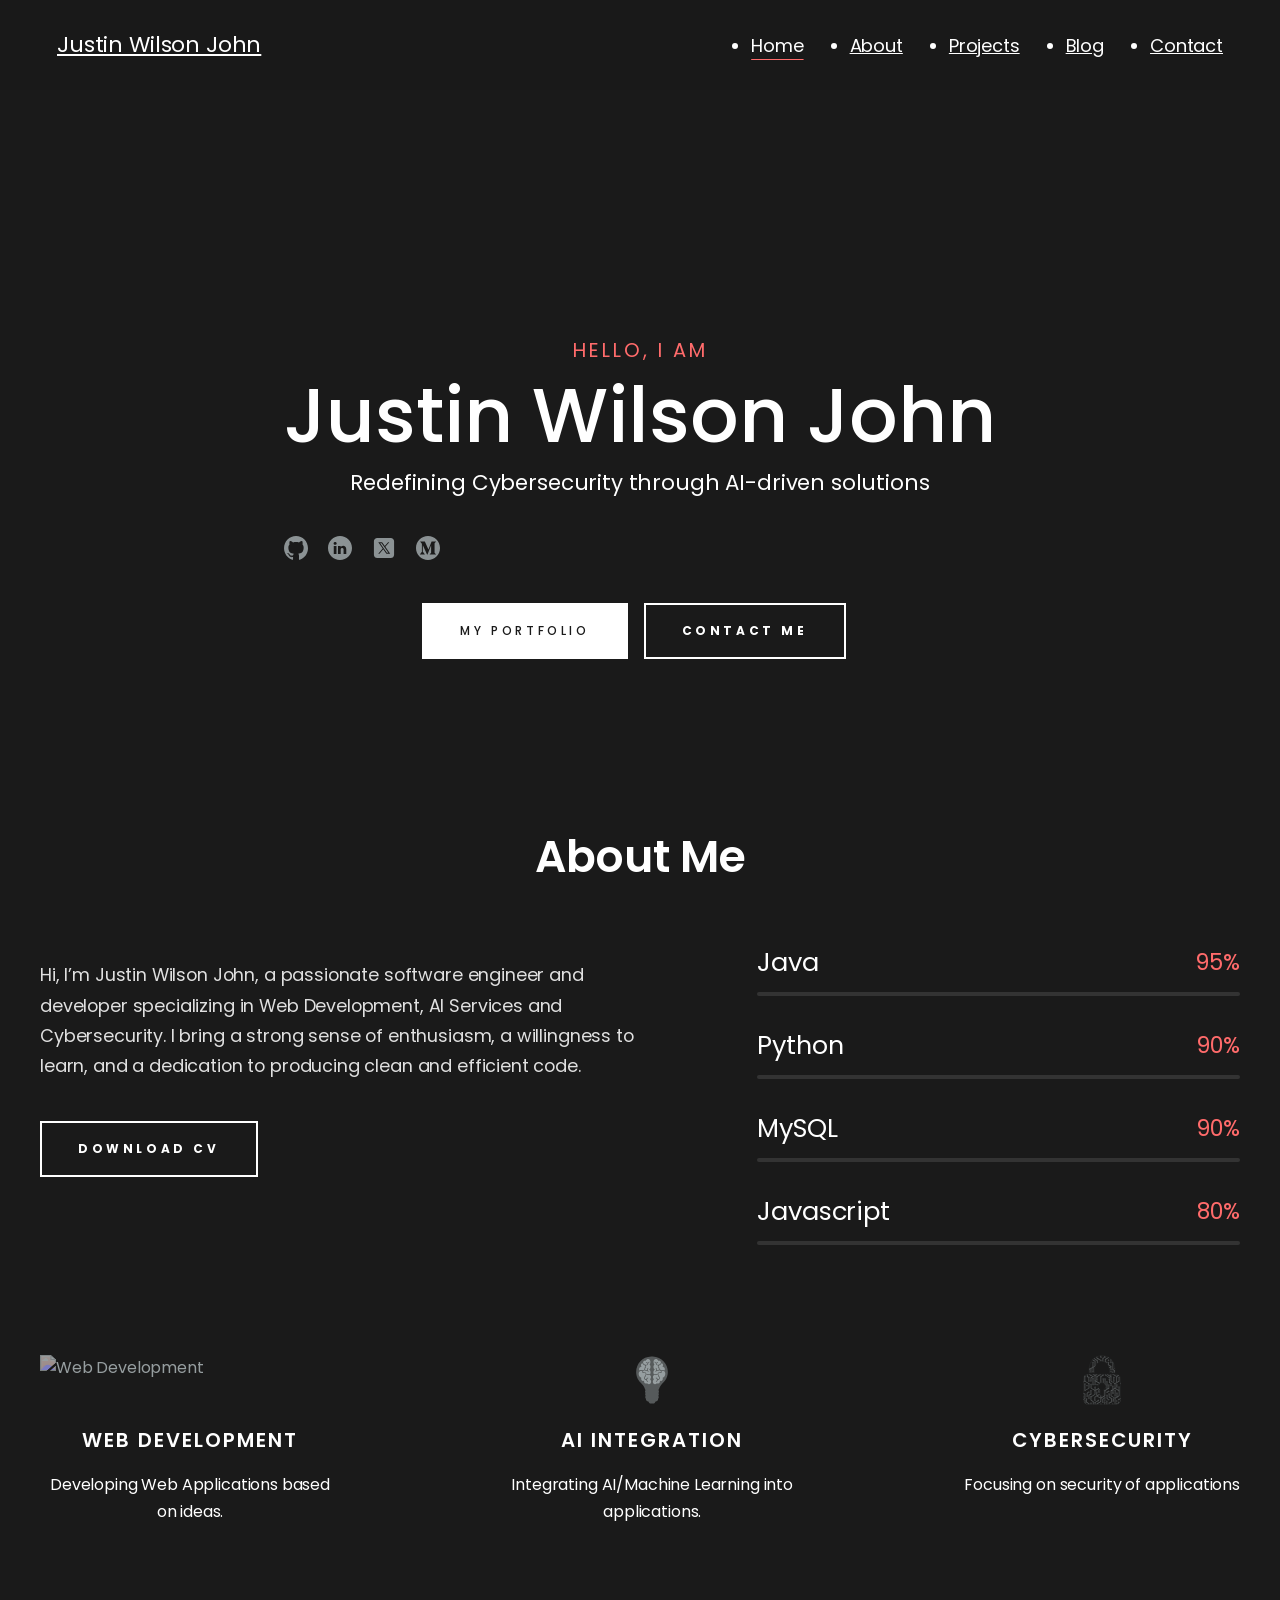
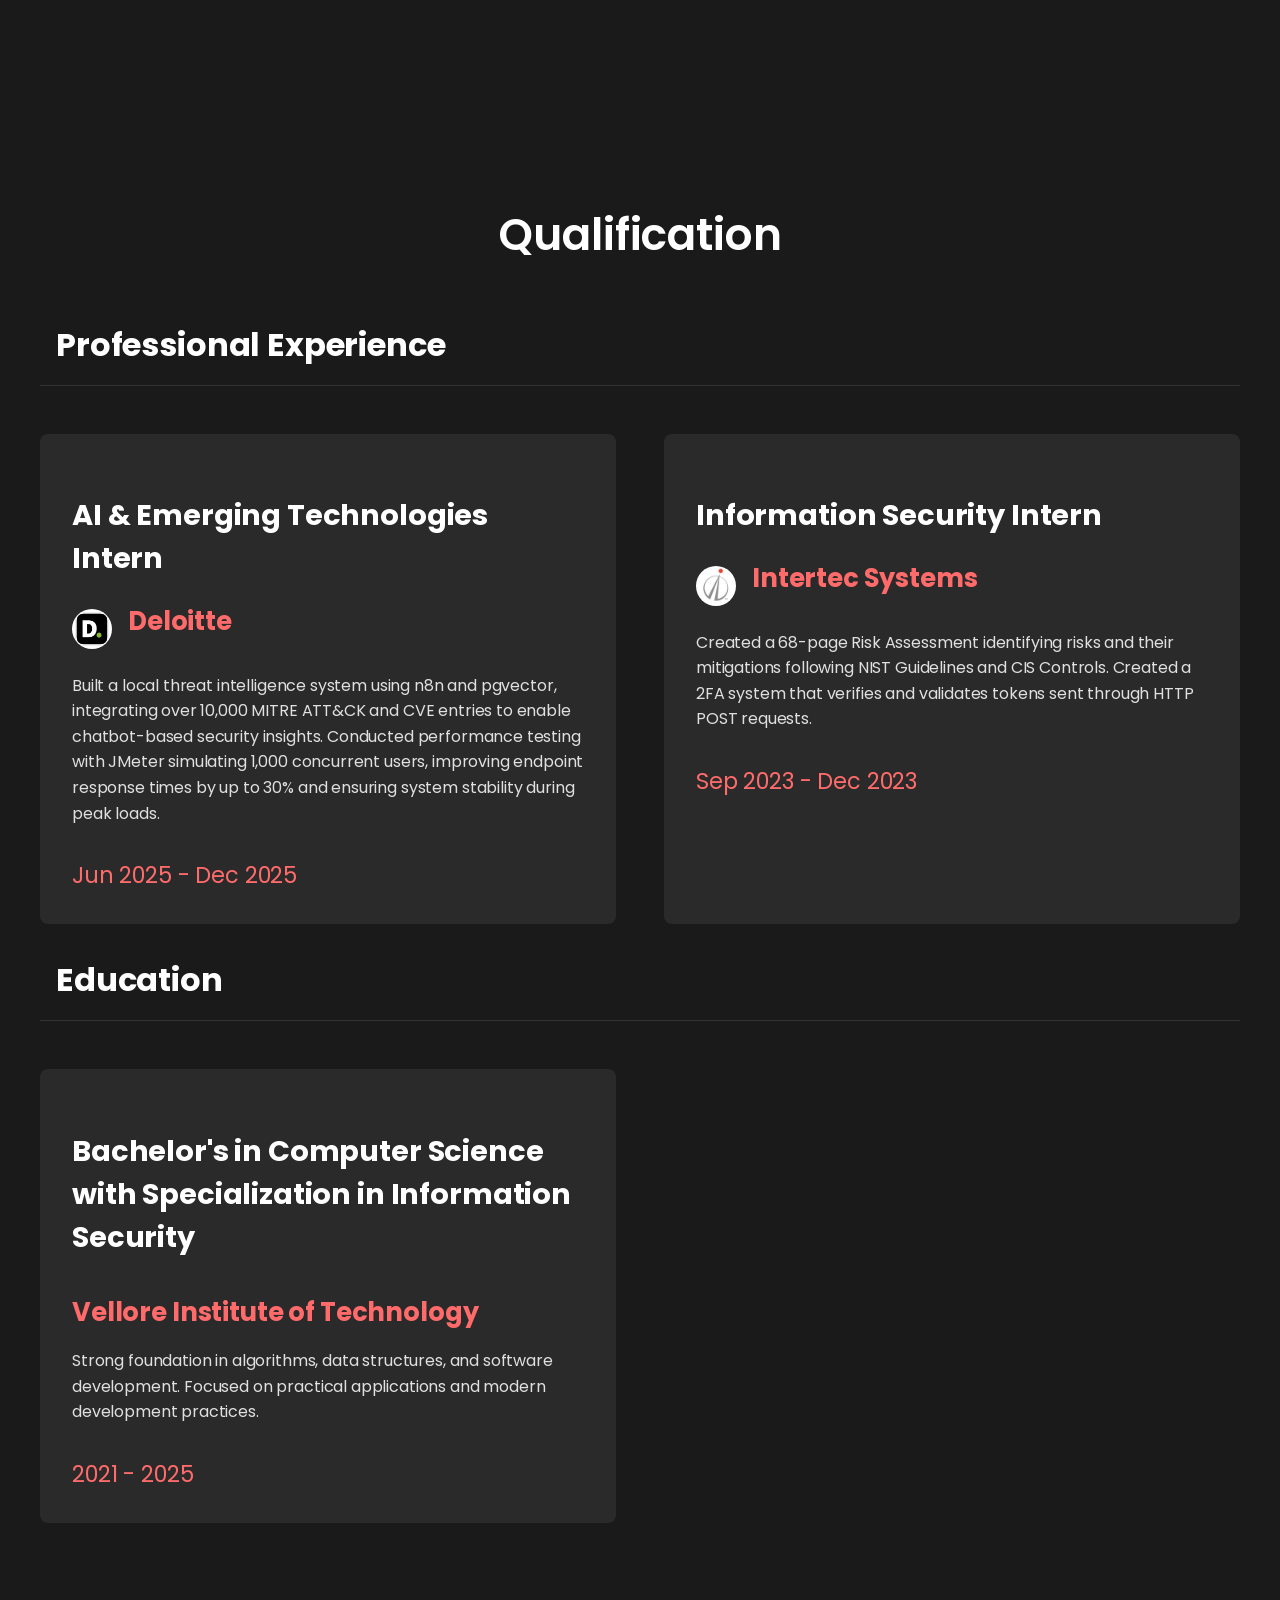
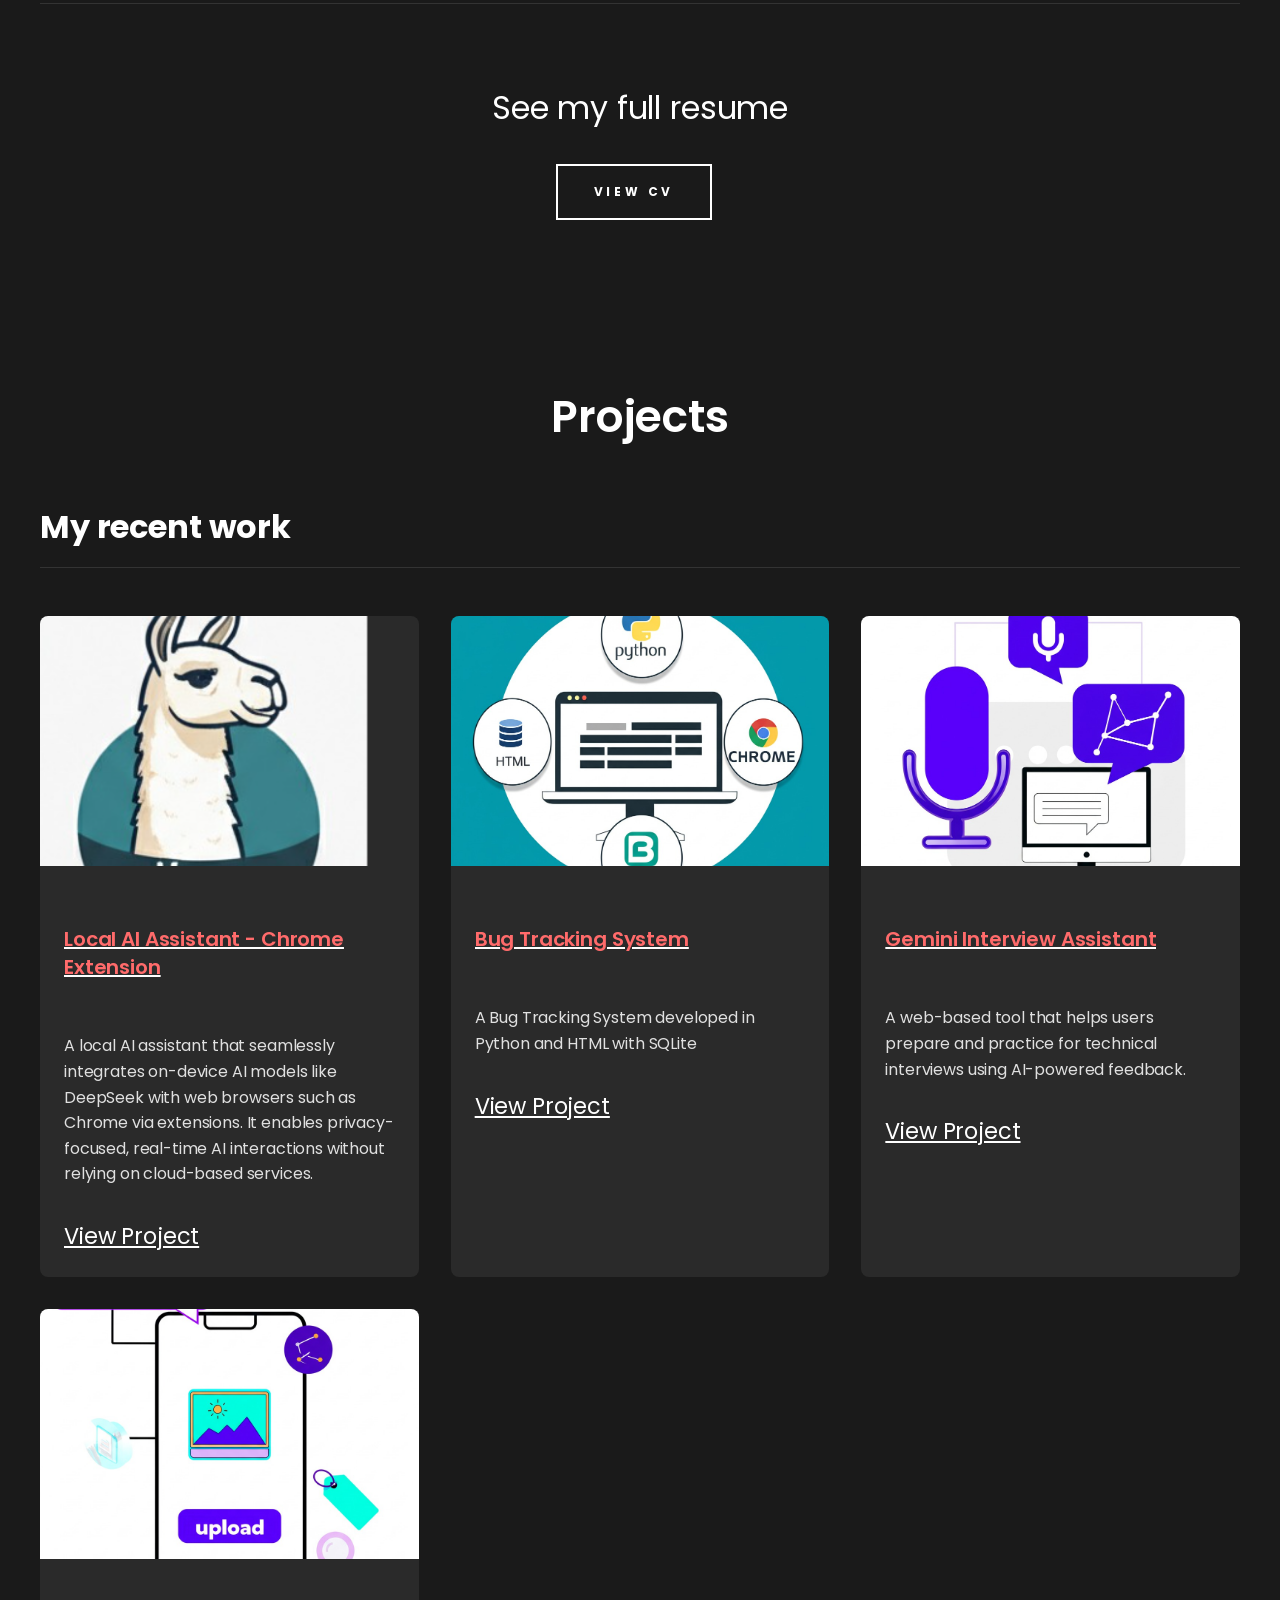
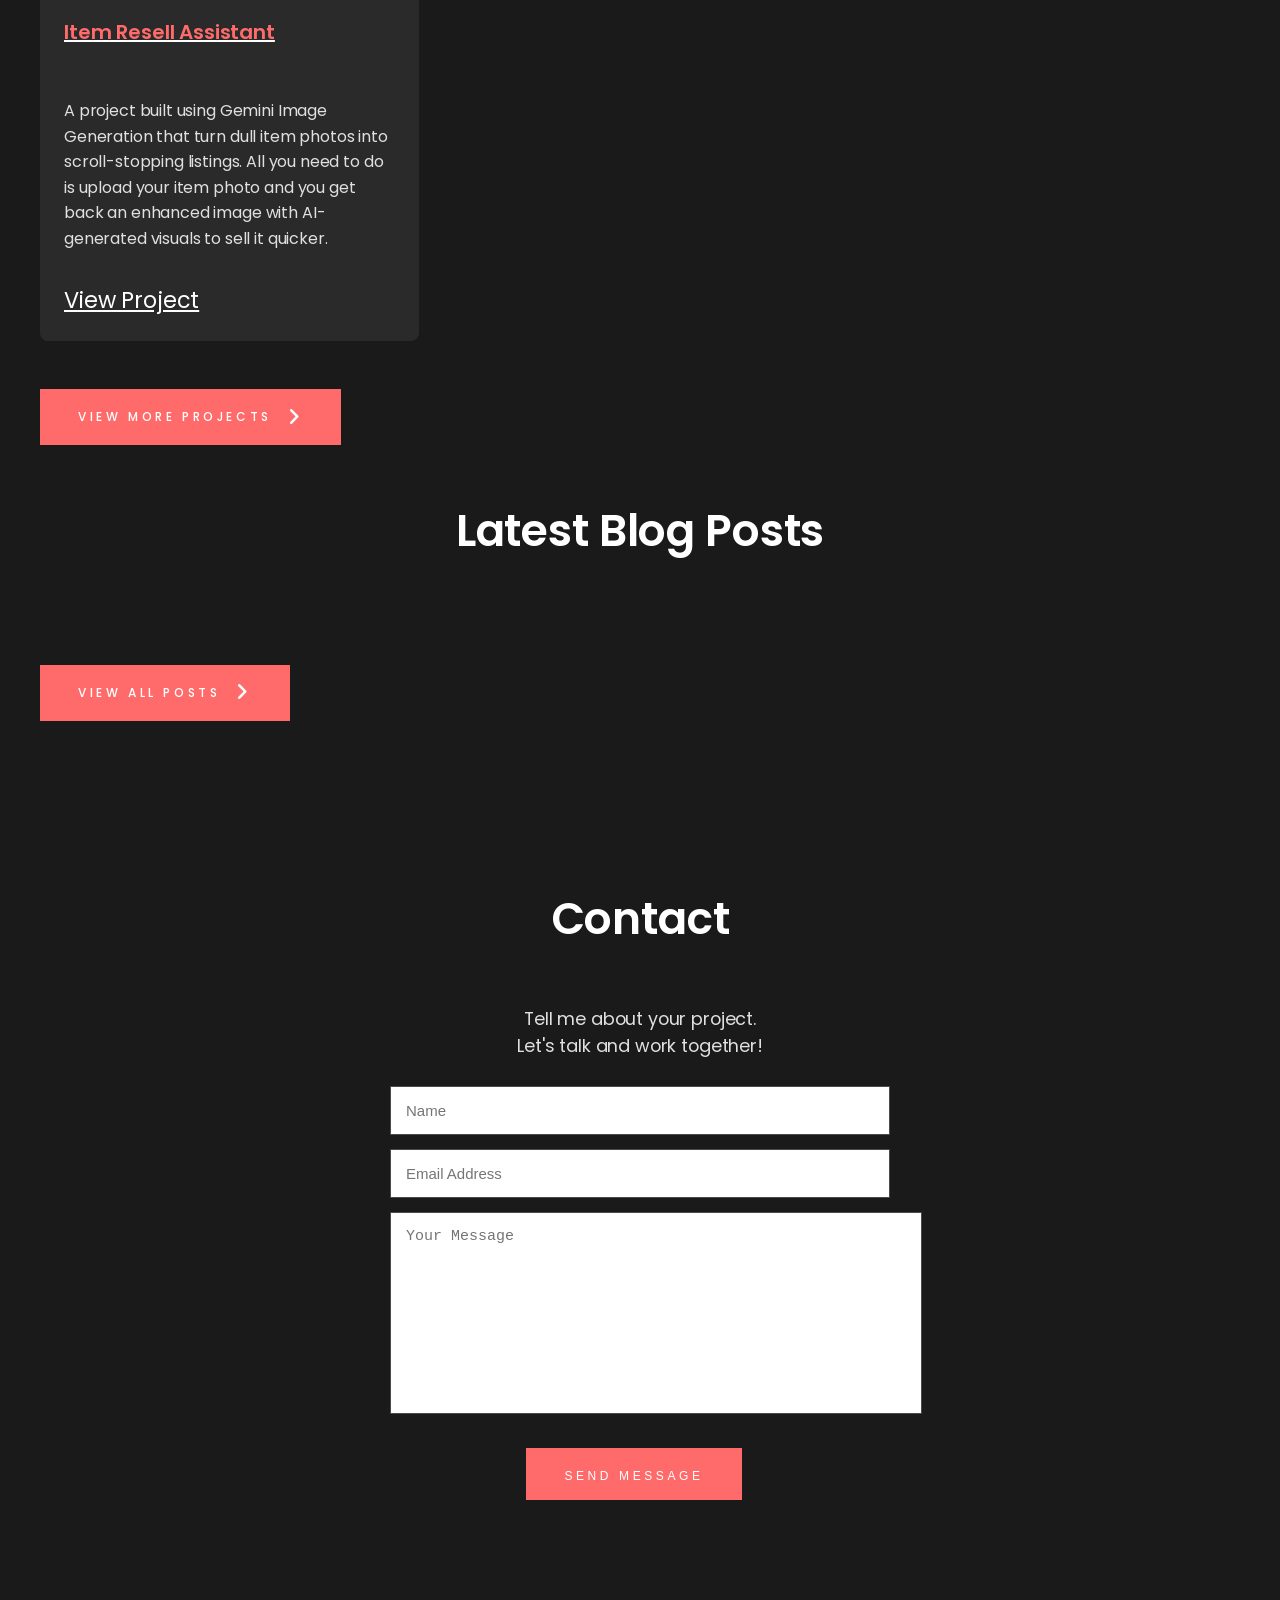
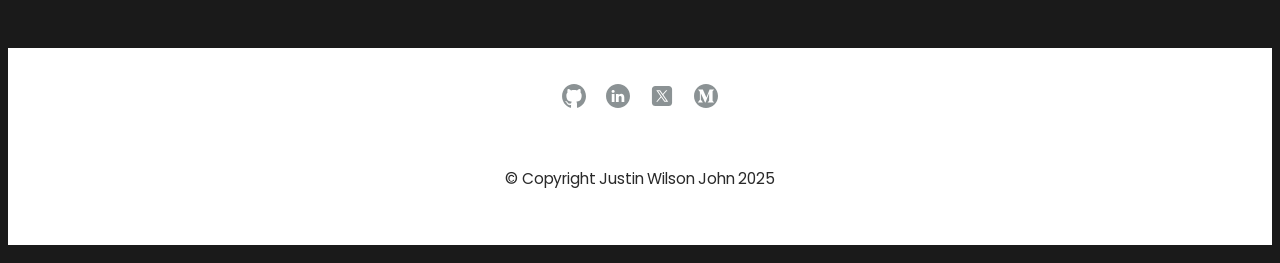
==== index.html @ eb341267 "Updated Experience & Resume" ====
<!DOCTYPE html>
<html lang="en">
  <head>
    <meta charset="UTF-8" />
    <meta name="viewport" content="width=device-width, initial-scale=1.0" />
    <meta
      name="description"
      content="Justin Wilson John's personal portfolio - AI Developer and Cybersecurity Specialist"
    />
    <meta
      name="keywords"
      content="Justin Wilson John, AI, Cybersecurity, Portfolio, Web Developer"
    />
    <title>Justin Wilson John</title>
    <link rel="shortcut icon" href="img/favicon.png" type="image/x-icon" />
    <link rel="stylesheet" href="css/main.css" />
    <link rel="stylesheet" href="css/media.css" />

    <link rel="preconnect" href="https://fonts.googleapis.com" />
    <link rel="preconnect" href="https://fonts.gstatic.com" crossorigin />
    <link
      href="https://fonts.googleapis.com/css2?family=Space+Grotesk:wght@400;500;600;700&display=swap"
      rel="stylesheet"
    />
    <link
      href="https://cdn.jsdelivr.net/npm/remixicon@2.5.0/fonts/remixicon.css"
      rel="stylesheet"
    />
    <link
      rel="stylesheet"
      href="https://cdn.jsdelivr.net/npm/swiper@8/swiper-bundle.min.css"
    />
    <link
      rel="stylesheet"
      href="https://cdnjs.cloudflare.com/ajax/libs/font-awesome/6.7.1/css/all.min.css"
    />
    <link
      rel="stylesheet"
      href="https://cdnjs.cloudflare.com/ajax/libs/aos/2.3.4/aos.css"
      integrity="sha512-1cK78a1o+ht2JcaW6g8OXYwqpev9+6GqOkz9xmBN9iUUhIndKtxwILGWYOSibOKjLsEdjyjZvYDq/cZwNeak0w=="
      crossorigin="anonymous"
      referrerpolicy="no-referrer"
    />
  </head>

  <body>
    <header id="header" class="header">
      <div class="container container-lg">
        <div class="header-nav">
          <a
            href="#home"
            class="logo"
            data-aos="fade-down"
            data-aos-duration="1000"
            >Justin Wilson John</a
          >
          <nav id="nav" class="nav">
            <ul class="nav-list" data-aos="fade-down" data-aos-duration="1000">
              <li class="nav-item">
                <a href="#home" class="nav-link active">Home</a>
              </li>
              <li class="nav-item">
                <a href="#about" class="nav-link">About</a>
              </li>
              <li class="nav-item">
                <a href="#project" class="nav-link">Projects</a>
              </li>
              <li class="nav-item">
                <a href="blog/index.html" class="nav-link">Blog</a>
              </li>
              <li class="nav-item">
                <a href="#contact" class="nav-link">Contact</a>
              </li>
            </ul>
            <button id="nav-btn" class="nav-btn">
              <img
                id="nav-btn-img"
                src="img/icons/open.svg"
                alt="Navigation button"
              />
            </button>
          </nav>
        </div>
      </div>
    </header>

    <section id="home" class="hero">
      <div class="container container-lg">
        <div
          class="hero-row"
          data-aos="fade-zoom-in"
          data-aos-easing="ease-in-out"
          data-aos-delay="500"
          data-aos-duration="1000"
        >
          <div class="hero-img">
            <video autoplay muted loop playsinline>
              <source src="img/hero/hero.mp4" type="video/mp4" />
              <!-- Optional: Add additional source formats for better browser compatibility -->
              <source src="video/your-video.webm" type="video/webm" />
              <!-- Fallback image if video fails to load -->
              <img
                src="img/hero/hero.jpg"
                alt="Profile picture"
                style="max-height: 300px; width: auto; margin: 0 auto"
              />
            </video>
          </div>
          <div class="hero-content">
            <span class="hero-greeting">Hello, I am</span>
            <h1 class="hero-heading">Justin Wilson John</h1>
            <span class="hero-heading-subtitle"
              >Redefining Cybersecurity through AI-driven solutions</span
            >
            <div class="about-social-list">
              <div class="social-links-row">
                <a href="https://github.com/codecat1111">
                  <img
                    src="img/social_icons/Github_white.svg"
                    alt="Link to GitHub account"
                  />
                </a>

                <a href="https://www.linkedin.com/in/justin-wilson-996aab21b/">
                  <img
                    src="img/social_icons/LinkedIN_white.svg"
                    alt="Link to linkedin profile"
                  />
                </a>

                <a href="https://x.com/JustinW45940958">
                  <img
                    src="img/social_icons/icons8-x.svg"
                    alt="Link to X profile"
                  />
                </a>

                <a href="https://medium.com/@justin.wj2003">
                  <img
                    src="img/social_icons/Medium_white.svg"
                    alt="Link to Medium profile"
                /></a>
              </div>
            </div>

            <div>
              <a href="#project" class="btn">My Portfolio</a>
              <a href="#contact" class="btn btn-white">Contact Me</a>
            </div>
          </div>
        </div>
      </div>
    </section>

    <section id="about" class="about">
      <div class="container">
        <div class="about-title">
          <h2 class="title">About Me</h2>
        </div>
        <div class="about-row">
          <div
            class="about-content"
            data-aos="fade-up"
            data-aos-duration="1000"
          >
            <p class="about-descr">
              Hi, I’m Justin Wilson John, a passionate software engineer and
              developer specializing in Web Development, AI Services and
              Cybersecurity. I bring a strong sense of enthusiasm, a willingness
              to learn, and a dedication to producing clean and efficient code.
            </p>
            <div class="about-download-btn">
              <a href="resume/Justin_CV_UAE.pdf" class="btn btn-white"
                >Download CV</a
              >
            </div>
          </div>
          <div
            class="about-skills"
            data-aos="fade-up"
            data-aos-duration="1000"
            data-aos-delay="100"
          >
            <div class="skill">
              <div class="skill-header">
                <div class="skill-title">Java</div>
                <div class="skill-percent">95%</div>
              </div>
              <div class="skill-bar__progress">
                <div class="skill-bar__fill" data-progress="95"></div>
              </div>
            </div>
            <div class="skill">
              <div class="skill-header">
                <div class="skill-title">Python</div>
                <div class="skill-percent">90%</div>
              </div>
              <div class="skill-bar__progress">
                <div class="skill-bar__fill" data-progress="90"></div>
              </div>
            </div>
            <div class="skill">
              <div class="skill-header">
                <div class="skill-title">MySQL</div>
                <div class="skill-percent">90%</div>
              </div>
              <div class="skill-bar__progress">
                <div class="skill-bar__fill" data-progress="90"></div>
              </div>
            </div>
            <div class="skill">
              <div class="skill-header">
                <div class="skill-title">Javascript</div>
                <div class="skill-percent">80%</div>
              </div>
              <div class="skill-bar__progress">
                <div class="skill-bar__fill" data-progress="80"></div>
              </div>
            </div>
          </div>
        </div>
        <div class="services-row">
          <div
            class="service-card"
            data-aos="fade-up"
            data-aos-duration="1000"
            data-aos-delay="50"
          >
            <img
              class="service-card-img"
              src="img/services/02.svg"
              alt="Web Development"
            />
            <h3 class="service-card-title">Web Development</h3>
            <p>Developing Web Applications based on ideas.</p>
          </div>

          <div
            class="service-card"
            data-aos="fade-up"
            data-aos-duration="1000"
            data-aos-delay="200"
          >
            <img
              class="service-card-img"
              src="img/icons/Brain-Light-Bulb.svg"
              alt="Artificial Intelligence"
            />
            <h3 class="service-card-title">AI Integration</h3>
            <p>Integrating AI/Machine Learning into applications.</p>
          </div>

          <div
            class="service-card"
            data-aos="fade-up"
            data-aos-duration="1000"
            data-aos-delay="500"
          >
            <img
              class="service-card-img"
              src="img/icons/cybersecurity.svg"
              alt="Cybersecurity"
            />
            <h3 class="service-card-title">Cybersecurity</h3>
            <p>Focusing on security of applications</p>
          </div>
        </div>
      </div>
    </section>

    <section id="qualification" class="qualification">
      <div class="container">
        <div class="qualification-title">
          <h2 class="title">Qualification</h2>
        </div>
        <div class="qualification__wrapper">
          <h3 class="qualification__name">
            <i class="ri-briefcase-fill"></i>
            Professional Experience
          </h3>
          <div class="d-grid qualification__content">
            <div
              class="qualification__item"
              data-aos="fade-up"
              data-aos-duration="1000"
            >
              <h3 class="qualification__title">
                AI & Emerging Technologies Intern
              </h3>
              <h4 class="qualification__company-wrapper">
                <img
                  src="/img/icons/Deloitte_logo.jpg"
                  alt="Company Logo"
                  class="qualification__company-logo"
                />
                <span class="qualification__company">Deloitte</span>
              </h4>
              <p class="qualification__description">
                Built a local threat intelligence system using n8n and pgvector,
                integrating over 10,000 MITRE ATT&CK and CVE entries to enable
                chatbot-based security insights. Conducted performance testing
                with JMeter simulating 1,000 concurrent users, improving
                endpoint response times by up to 30% and ensuring system
                stability during peak loads.
              </p>
              <span class="qualification__date">Jun 2025 - Dec 2025</span>
            </div>
            <div
              class="qualification__item"
              data-aos="fade-up"
              data-aos-duration="1000"
            >
              <h3 class="qualification__title">Information Security Intern</h3>
              <h4 class="qualification__company-wrapper">
                <img
                  src="/img/icons/intertec_systems_logo.jfif"
                  alt="Company Logo"
                  class="qualification__company-logo"
                />
                <span class="qualification__company">Intertec Systems</span>
              </h4>
              <p class="qualification__description">
                Created a 68-page Risk Assessment identifying risks and their
                mitigations following NIST Guidelines and CIS Controls. Created
                a 2FA system that verifies and validates tokens sent through
                HTTP POST requests.
              </p>
              <span class="qualification__date">Sep 2023 - Dec 2023</span>
            </div>
          </div>
        </div>

        <div class="qualification__wrapper">
          <h3 class="qualification__name">
            <i class="ri-booklet-fill"></i>
            Education
          </h3>
          <div class="d-grid qualification__content">
            <div
              class="qualification__item"
              data-aos="fade-up"
              data-aos-duration="1000"
            >
              <h3 class="qualification__title">
                Bachelor's in Computer Science with Specialization in
                Information Security
              </h3>
              <h4 class="qualification__subtitle">
                Vellore Institute of Technology
              </h4>
              <p class="qualification__description">
                Strong foundation in algorithms, data structures, and software
                development. Focused on practical applications and modern
                development practices.
              </p>
              <span class="qualification__date">2021 - 2025</span>
            </div>
          </div>
        </div>
        <div>
          <div class="qualification__footer">
            <p class="qualification__footer-text">See my full resume</p>
            <a
              href="resume/Justin_CV_UAE.pdf"
              class="btn btn-white"
              target="_blank"
              rel="noopener noreferrer"
            >
              View CV
            </a>
          </div>
        </div>
      </div>
    </section>
    <section id="project" class="section project">
      <div class="container">
        <div class="section__header">
          <h2 class="title">Projects</h2>
          <h3 class="qualification__name">My recent work</h3>
        </div>
        <div class="d-grid project__wrapper">
          <!--============== project 1 =============-->
          <div class="project__content">
            <img
              src="img/Projects/Ollama.png"
              alt="Agency Website"
              class="project__img"
            />
            <a
              href="https://github.com/codecat1111/local-ai-assistant"
              class="project__link"
            >
              <h3 class="project__title">
                Local AI Assistant - Chrome Extension
              </h3>
            </a>
            <p class="project__description">
              A local AI assistant that seamlessly integrates on-device AI
              models like DeepSeek with web browsers such as Chrome via
              extensions. It enables privacy-focused, real-time AI interactions
              without relying on cloud-based services.
            </p>
            <a
              href="https://github.com/codecat1111/local-ai-assistant"
              class="project__link"
              >View Project <i class="ri-arrow-right-line"></i
            ></a>
          </div>
          <!--============== project 2 =============-->
          <div class="project__content">
            <img
              src="img/Projects/Bug.jpeg"
              alt="Cryptoverse "
              class="project__img"
            />
            <a
              href="https://github.com/codecat1111/bug-tracking-system"
              class="project__link"
            >
              <h3 class="project__title">Bug Tracking System</h3>
            </a>
            <p class="project__description">
              A Bug Tracking System developed in Python and HTML with SQLite
            </p>
            <a
              href="https://github.com/codecat1111/bug-tracking-system"
              class="project__link"
              >View Project <i class="ri-arrow-right-line"></i
            ></a>
          </div>
          <!--============== project 3 =============-->
          <div class="project__content">
            <img
              src="img/Projects/Gemini.jpeg"
              alt="Gemini Interview Asisstant"
              class="project__img"
            />
            <a
              href="https://github.com/codecat1111/Gemini-Interview-Assistant"
              class="project__link"
            >
              <h3 class="project__title">Gemini Interview Assistant</h3>
            </a>
            <p class="project__description">
              A web-based tool that helps users prepare and practice for
              technical interviews using AI-powered feedback.
            </p>
            <a
              href="https://github.com/codecat1111/Gemini-Interview-Assistant"
              class="project__link"
              >View Project <i class="ri-arrow-right-line"></i
            ></a>
          </div>
          <!-- ============== project 4 ============= -->
          <div class="project__content">
            <img
              src="img/Projects/Item.jpeg"
              alt="Item Resell Asisstant"
              class="project__img"
            />
            <a
              href="https://github.com/codecat1111/item-resell-assistant"
              class="project__link"
            >
              <h3 class="project__title">Item Resell Assistant</h3>
            </a>
            <p class="project__description">
              A project built using Gemini Image Generation that turn dull item
              photos into scroll-stopping listings. All you need to do is upload
              your item photo and you get back an enhanced image with
              AI-generated visuals to sell it quicker.
            </p>
            <a
              href="https://github.com/codecat1111/item-resell-assistant"
              class="project__link"
              >View Project <i class="ri-arrow-right-line"></i
            ></a>
          </div>
        </div>
        <div class="view-more-container">
          <a
            href="https://github.com/codecat1111?tab=repositories"
            class="btn btn-red"
          >
            View More Projects
            <i class="fa-solid fa-angle-right fa-bounce"></i>
          </a>
        </div>
      </div>
    </section>
    <div style="margin-bottom: 30px"></div>
    <!-- Blog Section -->
    <section id="blog" class="section">
      <div class="container">
        <div class="section__header">
          <h2 class="title">Latest Blog Posts</h2>
        </div>
        <div class="d-grid project__wrapper" id="latestPosts">
          <!-- Latest posts will be loaded here via JavaScript -->
        </div>
        <div class="view-more-container">
          <a href="blog/index.html" class="btn btn-red">
            View All Posts
            <i class="fa-solid fa-angle-right fa-bounce"></i>
          </a>
        </div>
      </div>
    </section>

    <section id="contact" class="contact">
      <div class="container">
        <div class="contact-title">
          <h2 class="title">Contact</h2>
        </div>
        <div class="contact-content">
          <p>
            Tell me about your project.
            <br />
            Let's talk and work together!
          </p>
        </div>

        <!-- Netlify Form Starts Here -->
        <form
          netlify
          name="contact"
          method="POST"
          data-netlify="true"
          data-netlify-recaptcha="true"
          netlify-honeypot="bot-field"
          class="contactForm"
          data-aos="zoom-in"
          data-aos-duration="1000"
        >
          <!-- Add this hidden input -->
          <input type="hidden" name="form-name" value="contact" />

          <!-- Honeypot field -->
          <p class="hidden">
            <label>
              Don't fill this out if you're human: <input name="bot-field" />
            </label>
          </p>

          <div class="input-box">
            <input type="text" name="name" placeholder="Name" required />
            <input
              type="email"
              name="email"
              placeholder="Email Address"
              required
            />
          </div>

          <textarea
            name="message"
            cols="30"
            rows="10"
            placeholder="Your Message"
            required
          ></textarea>

          <!-- Add reCAPTCHA -->
          <div data-netlify-recaptcha="true"></div>

          <div class="contact-button">
            <button class="btn btn-red" name="submit" type="submit">
              Send Message
            </button>
          </div>
        </form>
        <!-- Add response message container -->
        <div class="response"></div>
      </div>
    </section>
    <footer class="footer">
      <div class="container">
        <div class="footer-row">
          <div class="social-links-row footer-social">
            <a href="https://github.com/codecat1111">
              <img
                src="img/social_icons/Github_white.svg"
                alt="Link to GitHub account"
              />
            </a>

            <a href="https://www.linkedin.com/in/justin-wilson-996aab21b/">
              <img
                src="img/social_icons/LinkedIN_white.svg"
                alt="Link to linkedin profile"
              />
            </a>

            <a href="https://x.com/JustinW45940958">
              <img
                src="img/social_icons/icons8-x.svg"
                alt="Link to X profile"
              />
            </a>

            <a href="https://medium.com/@justin.wj2003">
              <img
                src="img/social_icons/Medium_white.svg"
                alt="Link to Medium profile"
            /></a>
          </div>

          <div class="footer-copyright">
            <p>&copy; Copyright Justin Wilson John 2025</p>
          </div>
        </div>
      </div>
    </footer>

    <div id="goToTop" class="goToTop">
      <a href="#home">
        <img src="img/icons/arrow_up.svg" alt="Back to top"
      /></a>
    </div>

    <script
      src="https://cdnjs.cloudflare.com/ajax/libs/aos/2.3.4/aos.js"
      integrity="sha512-A7AYk1fGKX6S2SsHywmPkrnzTZHrgiVT7GcQkLGDe2ev0aWb8zejytzS8wjo7PGEXKqJOrjQ4oORtnimIRZBtw=="
      crossorigin="anonymous"
      referrerpolicy="no-referrer"
    ></script>
    <script type="module" src="js/main.js"></script>
  </body>
</html>
---- css/main.css ----
@import "./reset.css";
@import url("https://fonts.googleapis.com/css2?family=Poppins:wght@300;400;500;600;700&display=swap");

:root {
  /* Colors */
  --primary-bg-color: #1a1a1a;
  --primary-accent: #ffffff;
  --secondary-accent: #ff6b6b;
  --main-text-color: #ffffff;
  --supportive-text-color: #e0e0e0;
  --gray-text-color: #b0b0b0;
  --white-color: #fff;
  --black-color: #1a1a1a;
  --gray-color: #333333;
  --gray-color-2: #4a4a4a;
  --gray-color-3: #2a2a2a;
  
  /* Font & Typography */
  --ff-body: "Space Grotesk", sans-serif;
  --fs-sm: 1.4rem;
  --fs-md: 1.6rem;
  --fs-lg: 2rem;
  --fs-xl: 2.4rem;
  --fs-xxl: 3.2rem;
  
  /* Transitions */
  --transition: all 0.3s ease;
  
  /* Other */
  --color-preloader-bg: var(--primary-bg-color);
  --color-dots: var(--white-color);
}

/* Common styles */
html {
  scroll-behavior: smooth;
  overflow-x: hidden;
}

body {
  background-color: var(--primary-bg-color);
  color: var(--main-text-color);
  font-family: "Poppins", sans-serif;
  letter-spacing: -0.15px;
}

.container {
  padding: 0 32px;
  max-width: 1200px;
  /* max-width: clamp(54.5rem, 38.125rem + 81.88vw, 120rem); */
  margin: 0 auto;
}

.container-lg {
  max-width: 1600px;
}

.title {
  font-size: 44px;
  font-weight: 600;
  text-align: center;
  margin-bottom: 54px;
}
.blog_title{
  font-size: 44px;
  font-weight: 600;
  text-align: left;
  margin-bottom: 54px;
}
.btn {
  display: inline-block;
  height: 52px;
  font-weight: 500;
  font-size: 12px;
  text-transform: uppercase;
  letter-spacing: 0.3em;
  line-height: 52px;
  padding: 0 36px;
  margin: 0 12px 16px 0;
  color: var(--black-color);
  text-decoration: none;
  text-align: center;
  white-space: nowrap;
  cursor: pointer;
  transition: all 0.3s;
  background-color: var(--primary-accent);
  border: 2px solid var(--primary-accent);
  transition: all 0.3s ease-in;
}

.btn:hover,
.btn:focus {
  background-color: var(--secondary-accent);
  border-color: var(--secondary-accent);
  color: var(--black-color);
  outline: 0;
}

.btn:active {
  background-color: #8b4a48;
}

.btn-white {
  background: transparent;
  font-weight: 700;
  border: 2px solid var(--white-color);
  color: var(--white-color);
  transition: all 0.3s ease-in;
}

.btn-white:hover,
.btn-white:focus {
  background-color: var(--white-color);
  color: var(--primary-bg-color);
}

.btn-white:active {
  background-color: #3c4446;
}

.btn-red {
  background: var(--secondary-accent);
  border: 2px solid var(--secondary-accent);
  color: var(--white-color);
  transition: all 0.3s ease-in;
}

.btn-red:hover,
.btn-red:focus {
  background: var(--primary-accent);
  border: 2px solid var(--primary-accent);
}

.btn-red:active {
  background-color: #3c4446;
}

h5 {
  font-size: 15px;
  letter-spacing: 2px;
  line-height: 23px;
  font-weight: 600;
  text-transform: uppercase;
}

.white {
  color: var(--white-color);
}

/* Header */
.header {
  z-index: 100;
  background-color: rgba(26, 26, 26, 0.95);
  height: 90px;
  width: 100%;
  position: absolute;
  top: 0;
  left: 0;
  right: 0;
}

.header-nav {
  display: flex;
  justify-content: space-between;
  align-items: center;
  padding: 0 25px;
  height: 90px;
}

.header-sticky {
  position: fixed;
  top: 0;
  left: 0;
  width: 100%;
  z-index: 1999;
  background-color: rgba(0, 0, 0, 0.95);
  padding-top: 0;
  padding-bottom: 0;
  transition: all 0.3s ease-in-out;
}

.logo {
  position: relative;
  line-height: 1;
  font-weight: 400;
  font-size: clamp(1.125rem, 1.011rem + 0.57vw, 1.375rem);
  color: var(--main-text-color);
}

.nav-list {
  display: flex;
  column-gap: 46px;
  font-weight: 400;
  font-size: 18px;
  letter-spacing: -0.15px;
}

.nav-btn {
  display: none;
}

.nav-link {
  color: var(--main-text-color);
}

.nav-link.active {
  text-decoration: underline;
  text-decoration-color: var(--secondary-accent);
  text-decoration-thickness: 1.2px;
  text-underline-offset: 7px;
}

/* Hero section */
.hero {
  position: relative;
  padding-top: 180px;
  background-color: var(--primary-bg-color);
}

.hero-row {
  display: flex;
  flex-direction: column;
  align-items: center;
  text-align: center;
  gap: 2rem;
}

.hero-content {
  text-align: center;
  padding: 0;
}

.hero-greeting {
  font-size: clamp(1rem, 0.929rem + 0.36vw, 1.25rem);
  font-weight: 400;
  text-transform: uppercase;
  letter-spacing: 3px;
  color: var(--secondary-accent);
}

.hero-heading {
  margin: 5px 0;
  font-weight: 500;
  font-size: clamp(3.25rem, 2.75rem + 2.5vw, 5rem);
  line-height: 1.2;
}

.hero-heading-subtitle {
  font-size: clamp(1.125rem, 1.054rem + 0.36vw, 1.375rem);
  font-weight: 400;
}

.hero-img {
  width: 100%;
  display: flex;
  justify-content: center;
  margin-bottom: 1rem;
}

.hero-img img {
  display: block;
  position: relative;
}

.hero-img video {
  max-height: 100px;
  width: auto;
  margin: 0 auto;
  object-fit: contain;
  border-radius: 4px; /* Optional: if you want rounded corners */
}

.about-social-list {
  display: flex;
}

.social-links-row {
  display: flex;
  justify-content: center;
  align-items: center;
  column-gap: 20px;
  margin: 40px 0 40px;
  height: 24px;

  img {
    height: 24px;
    width: 24px;
  }
}

.social-links-row a {
  filter: invert(35%) sepia(11%) saturate(160%) hue-rotate(145deg)
    brightness(88%) contrast(80%);
  transition: all 0.3s ease-in-out;
}

.social-links-row a:hover {
  filter: invert(0%) sepia(0%) saturate(7500%) hue-rotate(305deg)
    brightness(97%) contrast(103%);
}

/* About section */
.about {
  padding: 7rem 0;
}

.about-row {
  display: grid;
  grid-template-columns: 1.3fr 1fr;
  justify-content: center;
  gap: 90px;
  margin-bottom: 80px;
  color: var(--supportive-text-color);
}

.about-descr {
  font-size: clamp(1rem, 0.964rem + 0.18vw, 1.125rem);
  line-height: 1.7;
  font-weight: 400;
  margin-bottom: 10px;
}

.skill {
  position: relative;
  display: block;
  width: 100%;
  margin-bottom: 30px;
}

/* Create a container for title and percent */
.skill-header {
  display: flex;
  justify-content: space-between;
  align-items: center;
  margin-bottom: 10px;
}

.skill-title {
  color: var(--main-text-color);
  font-size: var(--fs-md);
}

.skill-percent {
  color: var(--secondary-accent);
  font-size: var(--fs-sm);
}

.skill-bar__progress {
  background-color: var(--gray-color);
  border-radius: 5px;
  height: 4px;
  width: 100%;
  overflow: hidden;
  position: relative;
}

.skill-bar__fill {
  background-color: var(--secondary-accent);
  height: 4px;
  width: 0; /* Initial width is 0 */
  transition: width 1.5s ease-in-out; /* Smooth transition for the fill */
}

.about-download-btn {
  margin-top: 40px;
}

.services-row {
  display: flex;
  flex-wrap: wrap;
  gap: 50px;
  justify-content: space-between;
}

.service-card {
  max-width: 300px;
}

.service-card-img {
  display: block;
  height: 50px;
  margin: 0 auto 20px;
  filter: invert(33%) sepia(7%) saturate(243%) hue-rotate(145deg)
    brightness(94%) contrast(81%);
}

.service-card-title {
  text-align: center;
  text-transform: uppercase;
  letter-spacing: 2px;
  margin-bottom: 10px;
  font-weight: 600;
  font-size: clamp(1.125rem, 1.089rem + 0.18vw, 1.25rem);
}

.service-card p {
  font-size: 16px;
  line-height: 1.7;
  text-align: center;
}

/* Works */
.projects {
  padding: 7rem 0;
  background-color: var(--primary-bg-color);
}

.project__wrapper {
  display: grid;
  grid-template-columns: repeat(auto-fit, minmax(300px, 1fr));
  gap: 2rem;
}

.project__content {
  width: 100%;
  max-width: 30rem;
  justify-self: center;
  position: relative;
  border-radius: 8px;
  overflow: hidden;
  background-color: var(--gray-color-3);
  transition: transform 0.3s ease;
}

.project__content:hover {
  transform: translateY(-5px);
}

.project__img {
  width: 100%;
  height: 250px;
  object-fit: cover;
  margin-bottom: 2rem;
}

.project__title {
  font-size: 1.25rem;
  font-weight: 600;
  color: #ff6b6b;
  margin-bottom: 0.75rem;
  line-height: 1.4;
  display: -webkit-box;
  -webkit-line-clamp: 2;
  line-clamp: 2;
  -webkit-box-orient: vertical;
  overflow: hidden;
}

.project__description {
  color: var(--supportive-text-color);
  margin-bottom: 2rem;
  padding: 0 1.5rem;
  line-height: 1.6;
}

.project__link {
  font-size: var(--fs-sm);
  color: var(--main-text-color);
  display: flex;
  align-items: center;
  column-gap: 0.5rem;
  transition: var(--transition);
  padding: 0 1.5rem 1.5rem;
}

.project__link:hover {
  color: var(--secondary-accent);
  column-gap: 1rem;
}

/* Contact */
.contact {
  padding: 7rem 0;
  text-align: center;
}

.contact-content {
  font-size: clamp(1rem, 0.964rem + 0.18vw, 1.125rem);
  color: var(--supportive-text-color);
  margin: 0 auto 20px;
}

.contact form {
  max-width: 500px;
  margin: 20px auto;
  text-align: center;
}

.contact form .input-box {
  display: flex;
  justify-content: space-between;
  flex-wrap: wrap;
}

.contact form .input-box input,
.contact form textarea {
  width: 100%;
  padding: 15px;
  font-size: 15px;
  color: var(--white-color);
  border: 1px solid var(--gray-color-2);
  margin: 7px 0;
}

.contact form .input-box input {
  width: 100%;
}

.contact form textarea {
  resize: none;
}

.contact-button {
  margin-top: 20px;
}

/* Response message styles */
.response {
  display: none;
  max-width: 500px;
  margin: 20px auto 0;
  padding: 15px 20px;
  border-radius: 8px;
  text-align: center;
  font-weight: 500;
  font-size: 16px;
  transition: all 0.3s ease;
  opacity: 0;
  transform: translateY(-10px);
}

.response.open {
  display: block;
  opacity: 1;
  transform: translateY(0);
  background-color: #4CAF50;
  color: white;
  border: 1px solid #45a049;
}

.response.error {
  background-color: #f44336;
  color: white;
  border: 1px solid #da190b;
}

/* Optional: Add a subtle animation */
@keyframes slideIn {
  from {
    opacity: 0;
    transform: translateY(-20px);
  }
  to {
    opacity: 1;
    transform: translateY(0);
  }
}

.response.open {
  animation: slideIn 0.3s ease-out;
}
/* Footer */
.footer {
  background-color: var(--primary-accent);
  color: var(--gray-color-3);
}

.footer-row {
  display: flex;
  flex-direction: column;
  column-gap: 20px;
  align-items: center;
  padding: 40px 0;
}

.footer-social {
  margin-top: 0;
}

.footer-social a:hover {
  filter: invert(100%) sepia(100%) saturate(0%) hue-rotate(288deg)
    brightness(102%) contrast(102%);
}

.footer-copyright {
  font-size: clamp(0.75rem, 0.679rem + 0.36vw, 1rem);
}

.response {
  position: fixed;
  display: inline-block;
  background-color: var(--primary-accent);
  color: var(--white-color);
  border: 1px solid var(--black-color);
  min-width: 280px;
  padding: 20px 40px;
  bottom: -100px;
  left: 50%;
  opacity: 0;
  visibility: hidden;
  transform: translateX(-50%);
  transition: all 0.3s ease-in-out;
  z-index: 5;
}

.response.open {
  bottom: 20px;
  opacity: 1;
  visibility: visible;
}

/* "go to top" button */
.goToTop {
  z-index: 599;
  position: fixed;
  width: 40px;
  height: 40px;
  background-color: var(--white-color);
  top: auto;
  left: auto;
  right: 30px;
  bottom: 30px;
  cursor: pointer;
  opacity: 0;
  visibility: hidden;
  border-radius: 2px;
  transition: opacity 350ms, visibility 350ms;
}

.goToTop a {
  display: flex;
  align-items: center;
  justify-content: center;
  width: 100%;
  height: 100%;
  filter: invert(4%) sepia(23%) saturate(2306%) hue-rotate(148deg)
    brightness(91%) contrast(90%);
}

.goToTop img {
  height: 16px;
  width: 16px;
}

.goToTop:hover {
  filter: invert(100%) sepia(100%) saturate(0%) hue-rotate(288deg)
    brightness(102%) contrast(102%);
}

.goToTop.reveal {
  display: block;
  cursor: pointer;
  opacity: 1;
  visibility: visible;
  transition: all 0.3s;
}

/* Preloader with jumping dots */
#preloader {
  position: fixed;
  display: flex;
  flex-flow: row wrap;
  justify-content: center;
  align-items: center;
  background: var(--color-preloader-bg);
  z-index: 3000;
  height: 100vh;
  width: 100vw;
  opacity: 1;
  overflow: hidden;
  transition: opacity 0.5s ease-out;
}

.jumping-dots {
  position: relative;
  width: 6px;
  height: 6px;
  padding: 0;
  display: inline-block;
}

.jumping-dots > div {
  position: absolute;
  content: "";
  top: 0;
  left: 0;
  width: 6px;
  height: 6px;
  background: var(--color-dots);
  border-radius: 50%;
}

.jumping-dots > div:nth-of-type(1) {
  left: 20px;
}

.jumping-dots > div:nth-of-type(3) {
  left: -20px;
}

.jumping-dots > div {
  animation: jumping-dots 1.2s infinite ease;
  animation-delay: 0.2s;
}

.jumping-dots > div:nth-of-type(1) {
  animation-delay: 0.4s;
}

.jumping-dots > div:nth-of-type(3) {
  animation-delay: 0s;
}

@keyframes jumping-dots {
  0% {
    top: 0;
  }

  40% {
    top: -6px;
  }

  80% {
    top: 0;
  }
}

/* Qualification Section */
.qualification {
  padding: 7rem 0;
  background-color: var(--primary-bg-color);
}

.qualification__name {
  display: flex;
  align-items: center;
  gap: 1rem;
  font-size: var(--fs-lg);
  color: var(--main-text-color);
  margin-bottom: 3rem;
  padding-bottom: 1rem;
  border-bottom: 1px solid var(--gray-color);
}

.qualification__content {
  display: grid;
  gap: 3rem;
}

.qualification__item {
  padding: 2rem;
  background-color: var(--gray-color-3);
  border-radius: 8px;
  transition: transform 0.3s ease;
}

.qualification__item:hover {
  transform: translateY(-5px);
}

.qualification__company {
  font-size: 1.6rem;
  color: var(--secondary-accent);
  margin-bottom: 1rem;
}

.qualification__title {
  font-size: 1.8rem;
  color: var(--main-text-color);
  margin-bottom: 1rem;
}
.qualification__company-wrapper {
  display: flex;
  align-items: center;
  gap: 1rem;
  margin-bottom: 1rem;
}

.qualification__company-logo {
  width: 40px;
  height: 40px;
  border-radius: 50%;
  object-fit: cover;
}

.qualification__company {
  font-size: 1.6rem;
  color: var(--secondary-accent);
}


.qualification__subtitle {
  font-size: 1.6rem;
  color: var(--secondary-accent);
  margin-bottom: 1rem;
}

.qualification__description {
  color: var(--supportive-text-color);
  margin-bottom: 2rem;
  line-height: 1.6;
}

.qualification__date {
  font-size: 1.4rem;
  color: var(--secondary-accent);
}

.qualification__footer {
  text-align: center;
  margin-top: 5rem;
  padding-top: 3rem;
  border-top: 1px solid var(--gray-color);
}

.qualification__footer-text {
  font-size: 2rem;
  color: var(--main-text-color);
  margin-bottom: 2rem;
}

@media screen and (min-width: 768px) {
  .qualification__content {
    grid-template-columns: repeat(2, 1fr);
  }
}

/* View More Container */
.view-more-container {
  display: flex;
  justify-content: left;
  align-items: center;
  margin-top: 3rem;
}

.view-more-container .btn {
  display: inline-flex;
  align-items: center;
  gap: 1rem;
}

.view-more-container i {
  font-size: 1.2rem;
}

/* Hide honeypot field */
.hidden {
  display: none !important;
}

/* Style reCAPTCHA container */
[data-netlify-recaptcha="true"] {
  margin: 20px 0;
}

/* Copy button styling */
.copy-code-btn {
    position: absolute;
    top: 12px;
    right: 12px;
    background: rgba(255, 255, 255, 0.1);
    border: 1px solid rgba(255, 255, 255, 0.2);
    color: #fff;
    padding: 6px 8px;
    border-radius: 4px;
    cursor: pointer;
    font-size: 12px;
    transition: all 0.2s ease;
    z-index: 10;
}

.copy-code-btn:hover {
    background: rgba(255, 255, 255, 0.2);
    transform: translateY(-1px);
}

/* Language label styling */
.language-label {
    position: absolute;
    top: 12px;
    left: 12px;
    background: rgba(0, 0, 0, 0.3);
    color: #fff;
    padding: 4px 8px;
    border-radius: 4px;
    font-size: 11px;
    font-weight: 600;
    text-transform: uppercase;
    letter-spacing: 0.5px;
}

/* Responsive code blocks */
@media (max-width: 768px) {
    .post-content pre {
        margin: 15px -20px;
        border-radius: 0;
        padding: 15px 20px;
    }
    
    .copy-code-btn {
        top: 8px;
        right: 8px;
        padding: 4px 6px;
    }
    
    .language-label {
        top: 8px;
        left: 8px;
        font-size: 10px;
        padding: 3px 6px;
    }
}

/* Blog Card */
.blog-card {
    background-color: var(--gray-color-3);
    border-radius: 12px;
    overflow: hidden;
    transition: transform 0.3s ease, box-shadow 0.3s ease;
    cursor: pointer;
}

.blog-card:hover {
    transform: translateY(-8px);
    box-shadow: 0 20px 40px rgba(0, 0, 0, 0.3);
}

.blog-card-image {
    width: 100%;
    height: 200px;
    object-fit: cover;
    background-color: var(--gray-color-2);
}

.blog-card-content {
    padding: 1.5rem;
}

.blog-card-meta {
    display: flex;
    align-items: center;
    gap: 1rem;
    margin-bottom: 0.75rem;
    font-size: 0.85rem;
}

.blog-card-category {
    background-color: var(--secondary-accent);
    color: var(--black-color);
    padding: 4px 8px;
    border-radius: 4px;
    font-weight: 500;
    font-size: 0.75rem;
    text-transform: uppercase;
    letter-spacing: 0.5px;
}

.blog-card-date {
    color: var(--gray-text-color);
}

.blog-card-title {
    font-size: 1.25rem;
    font-weight: 600;
    color: var(--main-text-color);
    margin-bottom: 0.75rem;
    line-height: 1.4;
    display: -webkit-box;
    -webkit-line-clamp: 2;
    line-clamp: 2;
    -webkit-box-orient: vertical;
    overflow: hidden;
}

.blog-card-excerpt {
    color: var(--supportive-text-color);
    line-height: 1.6;
    margin-bottom: 1rem;
    display: -webkit-box;
    -webkit-line-clamp: 3;
    line-clamp: 3;
    -webkit-box-orient: vertical;
    overflow: hidden;
}

.blog-card-footer {
    display: flex;
    justify-content: space-between;
    align-items: center;
}

.blog-card-read-time {
    color: var(--gray-text-color);
    font-size: 0.85rem;
}

.blog-card-link {
    color: var(--secondary-accent);
    text-decoration: none;
    font-weight: 500;
    display: flex;
    align-items: center;
    gap: 0.5rem;
    transition: gap 0.3s ease;
}

.blog-card-link:hover {
    gap: 0.75rem;
}
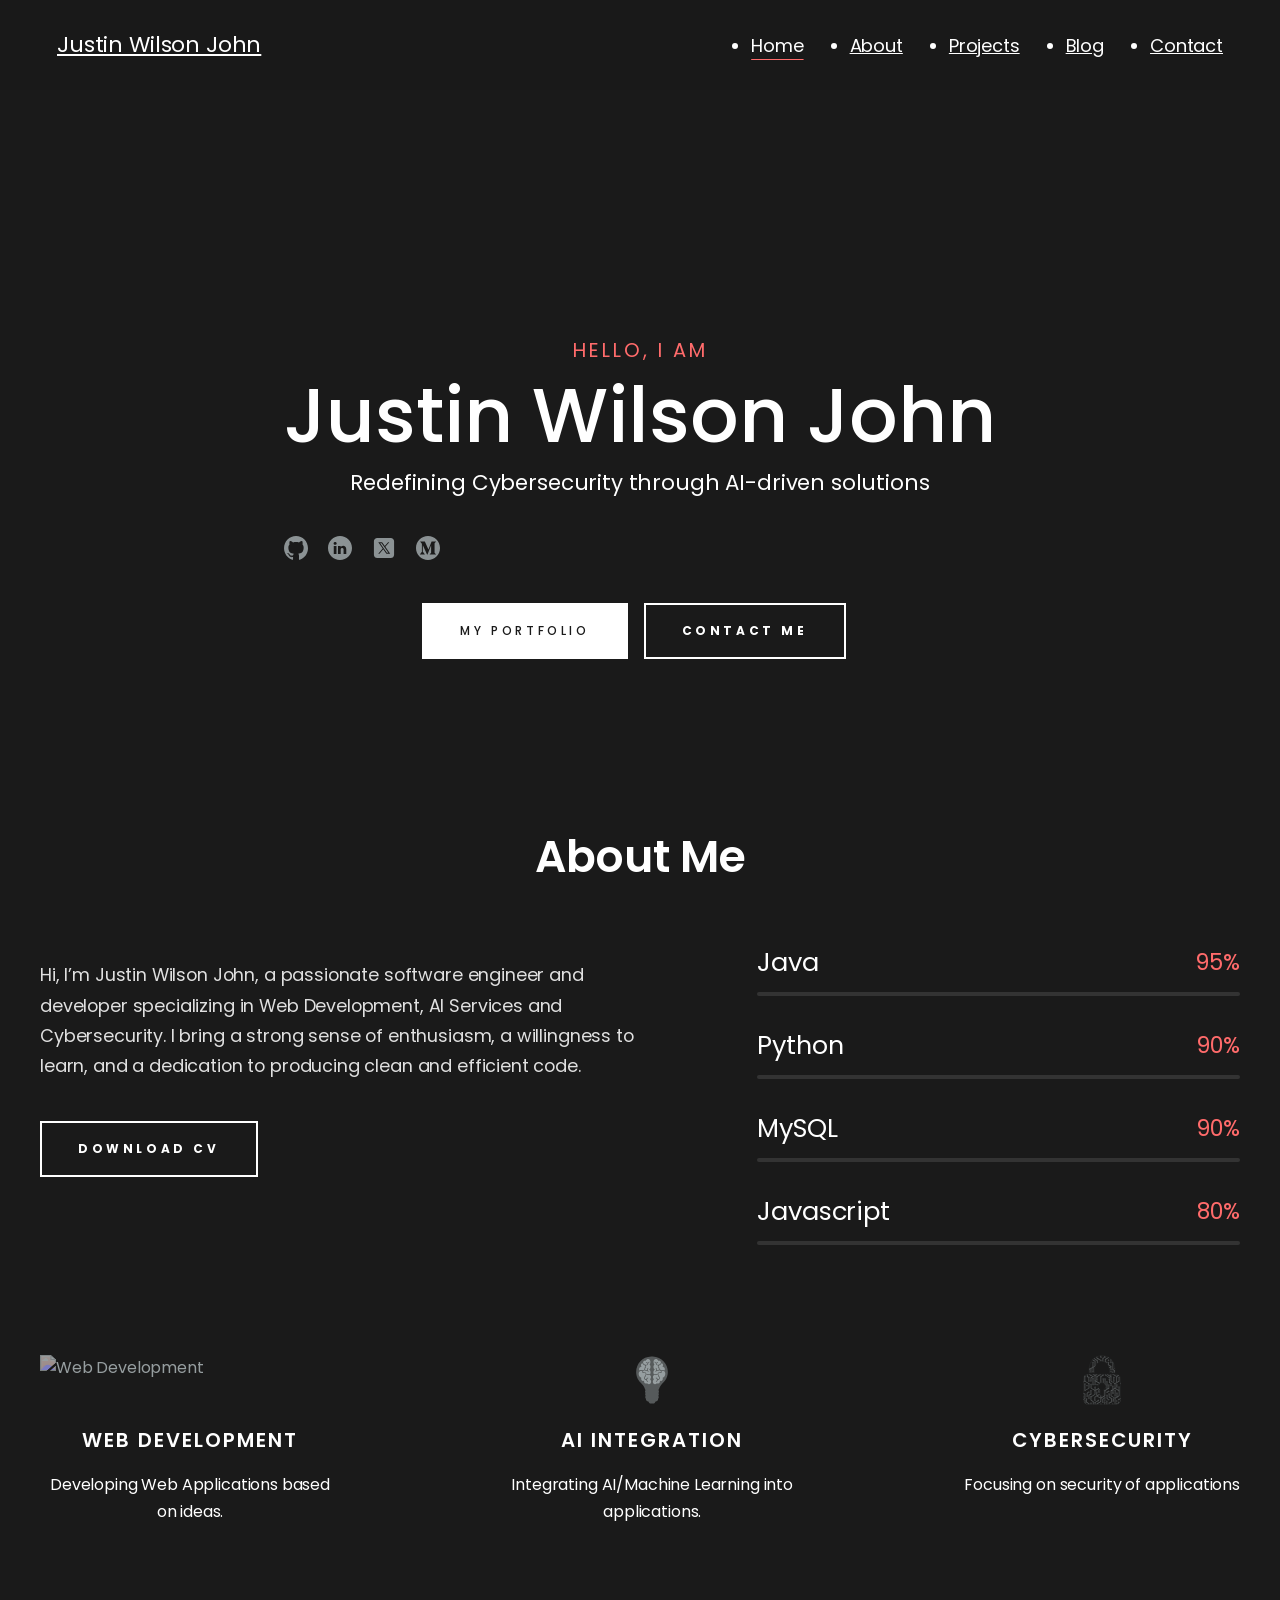
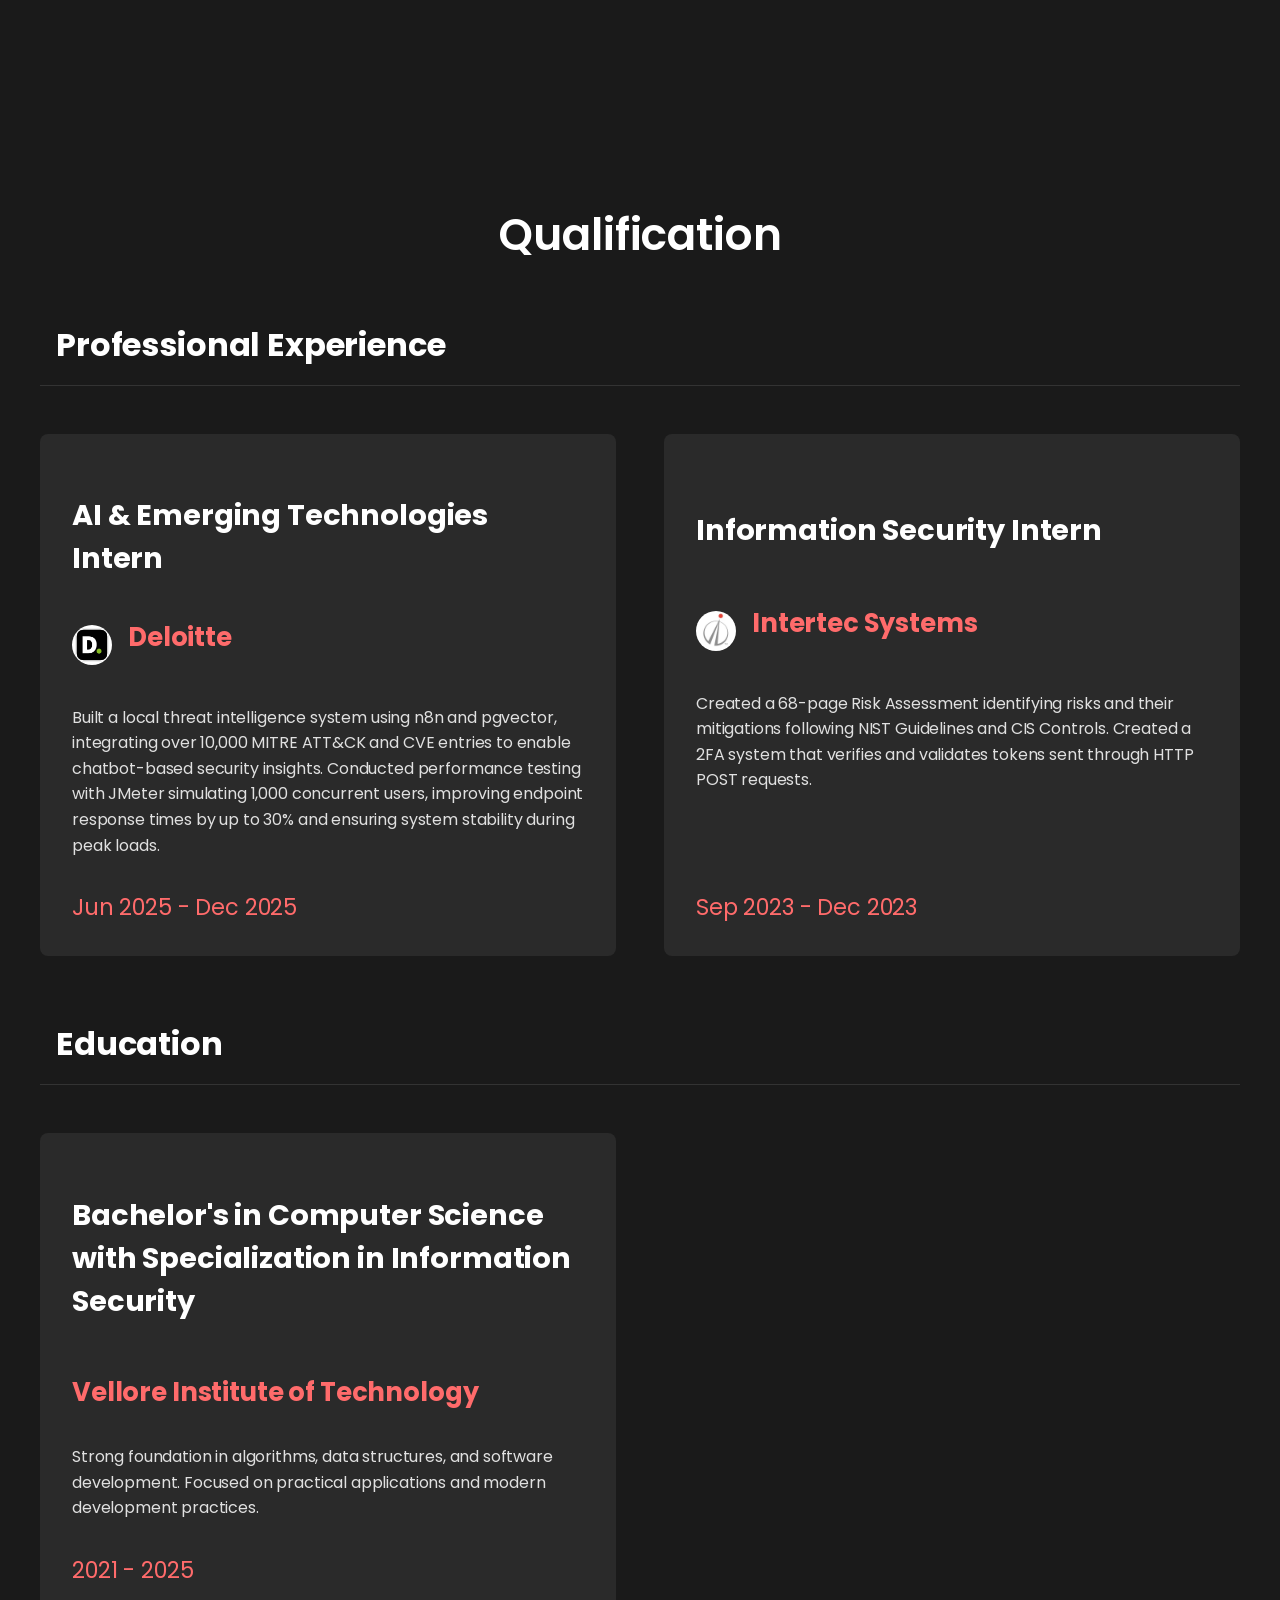
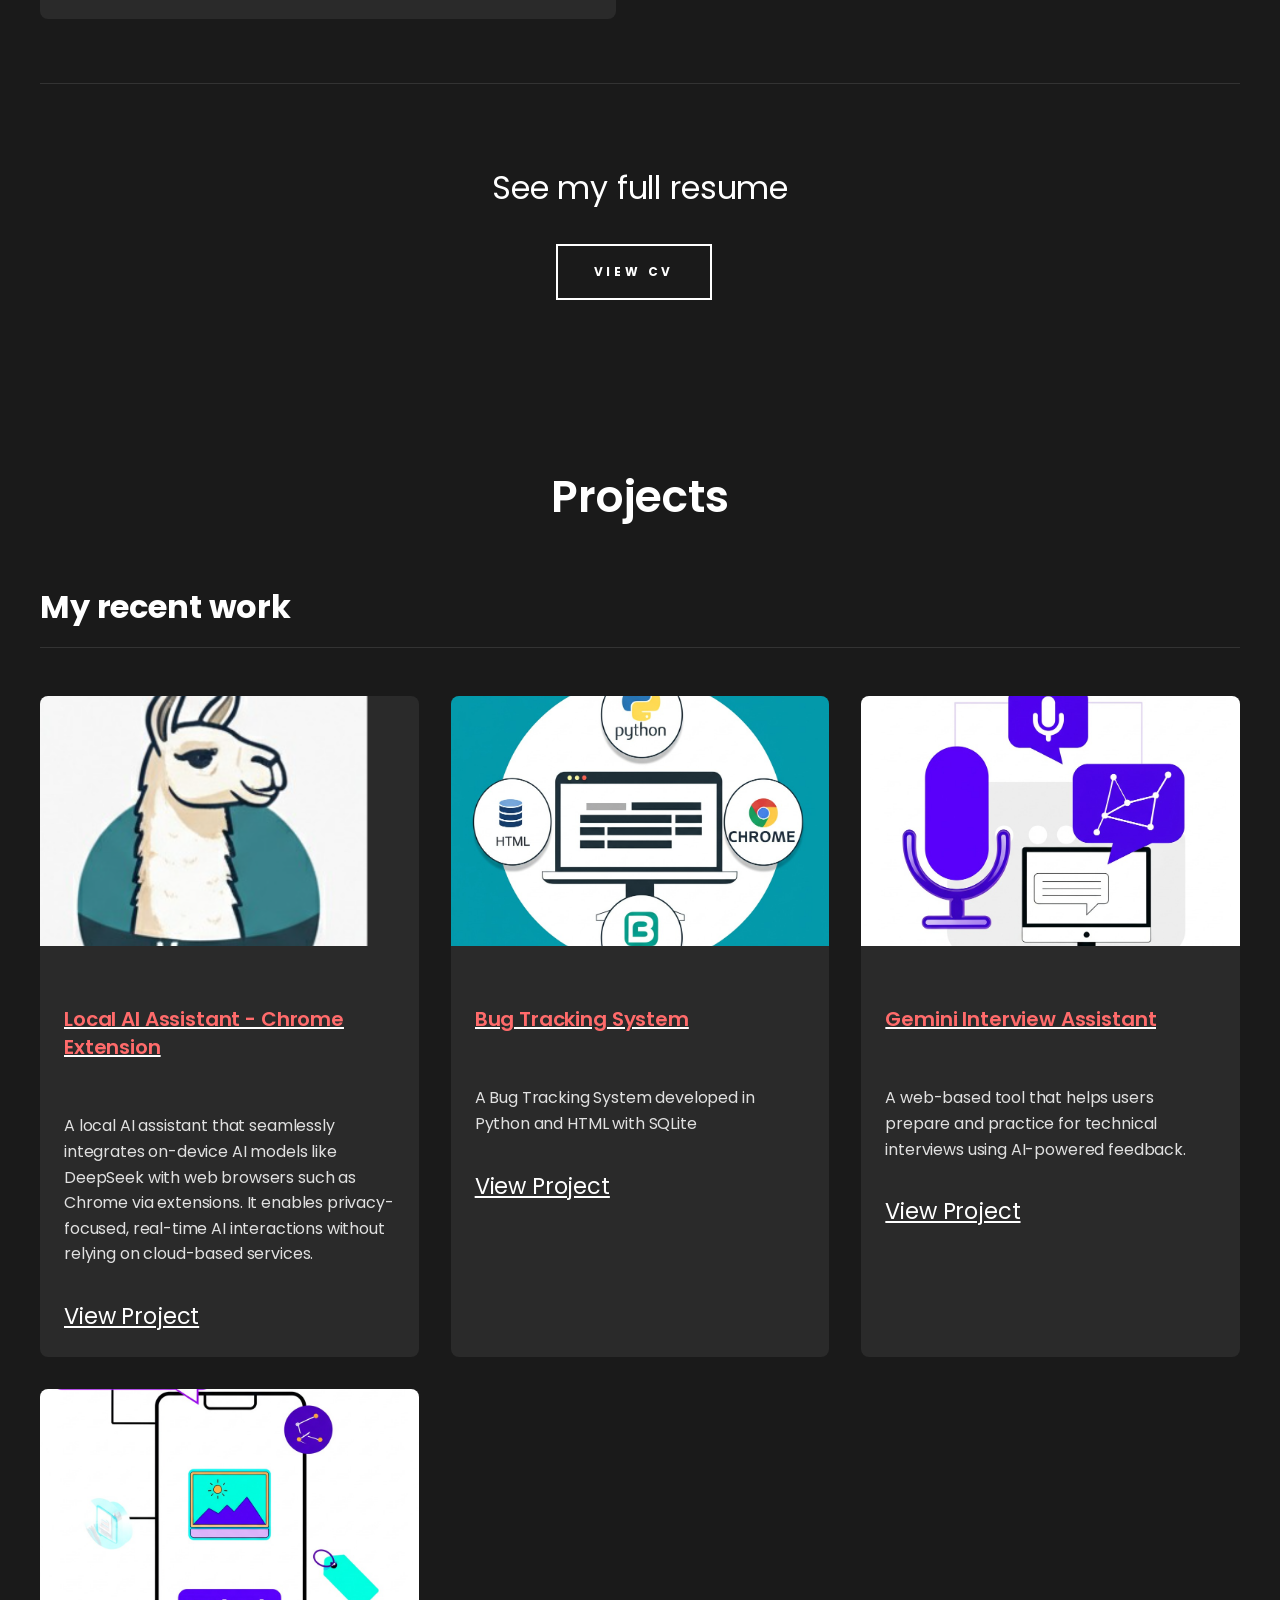
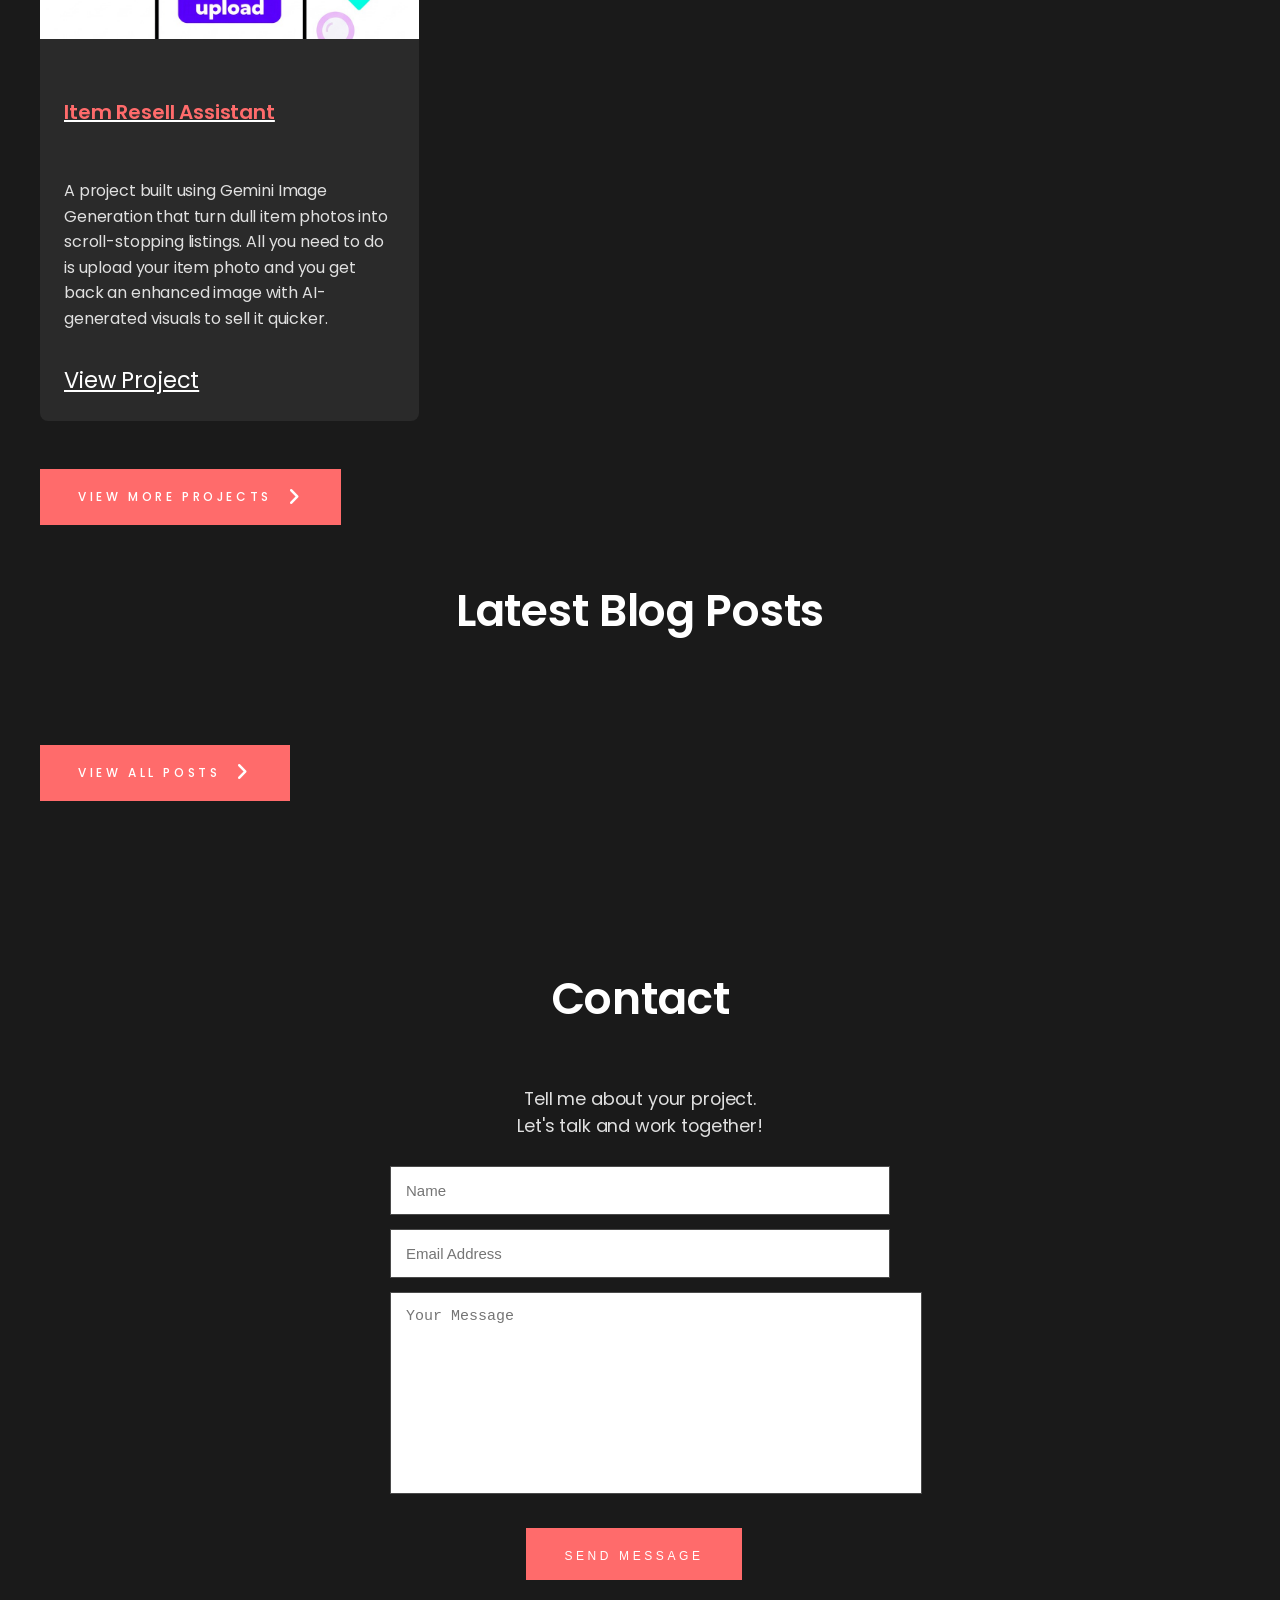
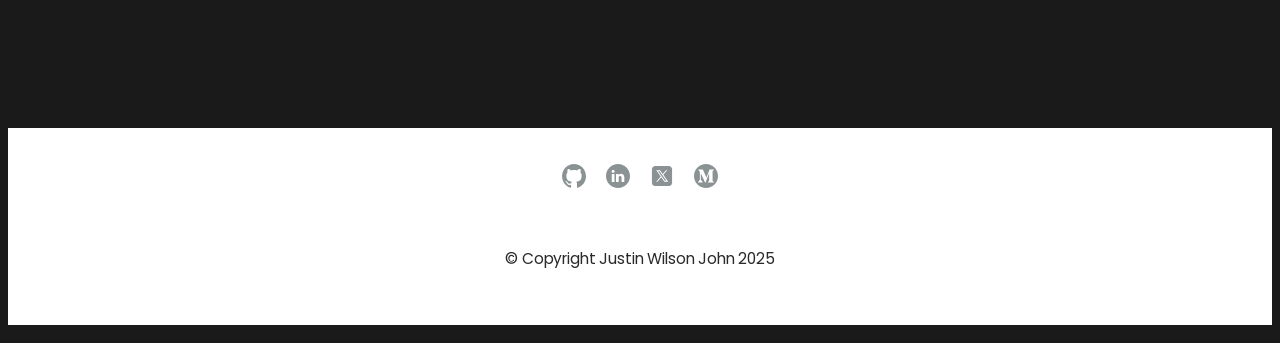
==== commit ec000637: "Fixed Alignment issues" ====
--- a/index.html
+++ b/index.html
@@ -270,15 +270,15 @@
 
     <section id="qualification" class="qualification">
       <div class="container">
-        <div class="qualification-title">
-          <h2 class="title">Qualification</h2>
-        </div>
+        <h2 class="title">Qualification</h2>
+
         <div class="qualification__wrapper">
           <h3 class="qualification__name">
             <i class="ri-briefcase-fill"></i>
             Professional Experience
           </h3>
-          <div class="d-grid qualification__content">
+
+          <div class="qualification__content">
             <div
               class="qualification__item"
               data-aos="fade-up"
@@ -335,7 +335,8 @@
             <i class="ri-booklet-fill"></i>
             Education
           </h3>
-          <div class="d-grid qualification__content">
+
+          <div class="qualification__content">
             <div
               class="qualification__item"
               data-aos="fade-up"
@@ -357,18 +358,17 @@
             </div>
           </div>
         </div>
-        <div>
-          <div class="qualification__footer">
-            <p class="qualification__footer-text">See my full resume</p>
-            <a
-              href="resume/Justin_CV_UAE.pdf"
-              class="btn btn-white"
-              target="_blank"
-              rel="noopener noreferrer"
-            >
-              View CV
-            </a>
-          </div>
+
+        <div class="qualification__footer">
+          <p class="qualification__footer-text">See my full resume</p>
+          <a
+            href="resume/Justin_CV_UAE.pdf"
+            class="btn btn-white"
+            target="_blank"
+            rel="noopener noreferrer"
+          >
+            View CV
+          </a>
         </div>
       </div>
     </section>
--- a/css/main.css
+++ b/css/main.css
@@ -744,15 +744,21 @@
 
 .qualification__content {
   display: grid;
+  grid-template-columns: repeat(auto-fit, minmax(300px, 1fr));
   gap: 3rem;
-}
+  align-items: stretch;
+}
+
 
 .qualification__item {
   padding: 2rem;
   background-color: var(--gray-color-3);
   border-radius: 8px;
   transition: transform 0.3s ease;
-}
+  display: flex;
+  flex-direction: column;
+}
+
 
 .qualification__item:hover {
   transform: translateY(-5px);
@@ -768,12 +774,17 @@
   font-size: 1.8rem;
   color: var(--main-text-color);
   margin-bottom: 1rem;
-}
+  min-height: 2.5em; /* Forces consistent height for titles */
+  display: flex;
+  align-items: center;
+}
+
 .qualification__company-wrapper {
   display: flex;
   align-items: center;
   gap: 1rem;
   margin-bottom: 1rem;
+  min-height: 40px; /* Matches logo height */
 }
 
 .qualification__company-logo {
@@ -799,16 +810,23 @@
   color: var(--supportive-text-color);
   margin-bottom: 2rem;
   line-height: 1.6;
+  flex-grow: 1; /* Pushes date to bottom */
 }
 
 .qualification__date {
   font-size: 1.4rem;
   color: var(--secondary-accent);
+  margin-top: auto; /* Sticks to bottom */
+}
+
+/* Add breathing room between Experience and Education blocks */
+.qualification__wrapper + .qualification__wrapper {
+  margin-top: 4rem;
 }
 
 .qualification__footer {
   text-align: center;
-  margin-top: 5rem;
+  margin-top: 4rem;
   padding-top: 3rem;
   border-top: 1px solid var(--gray-color);
 }
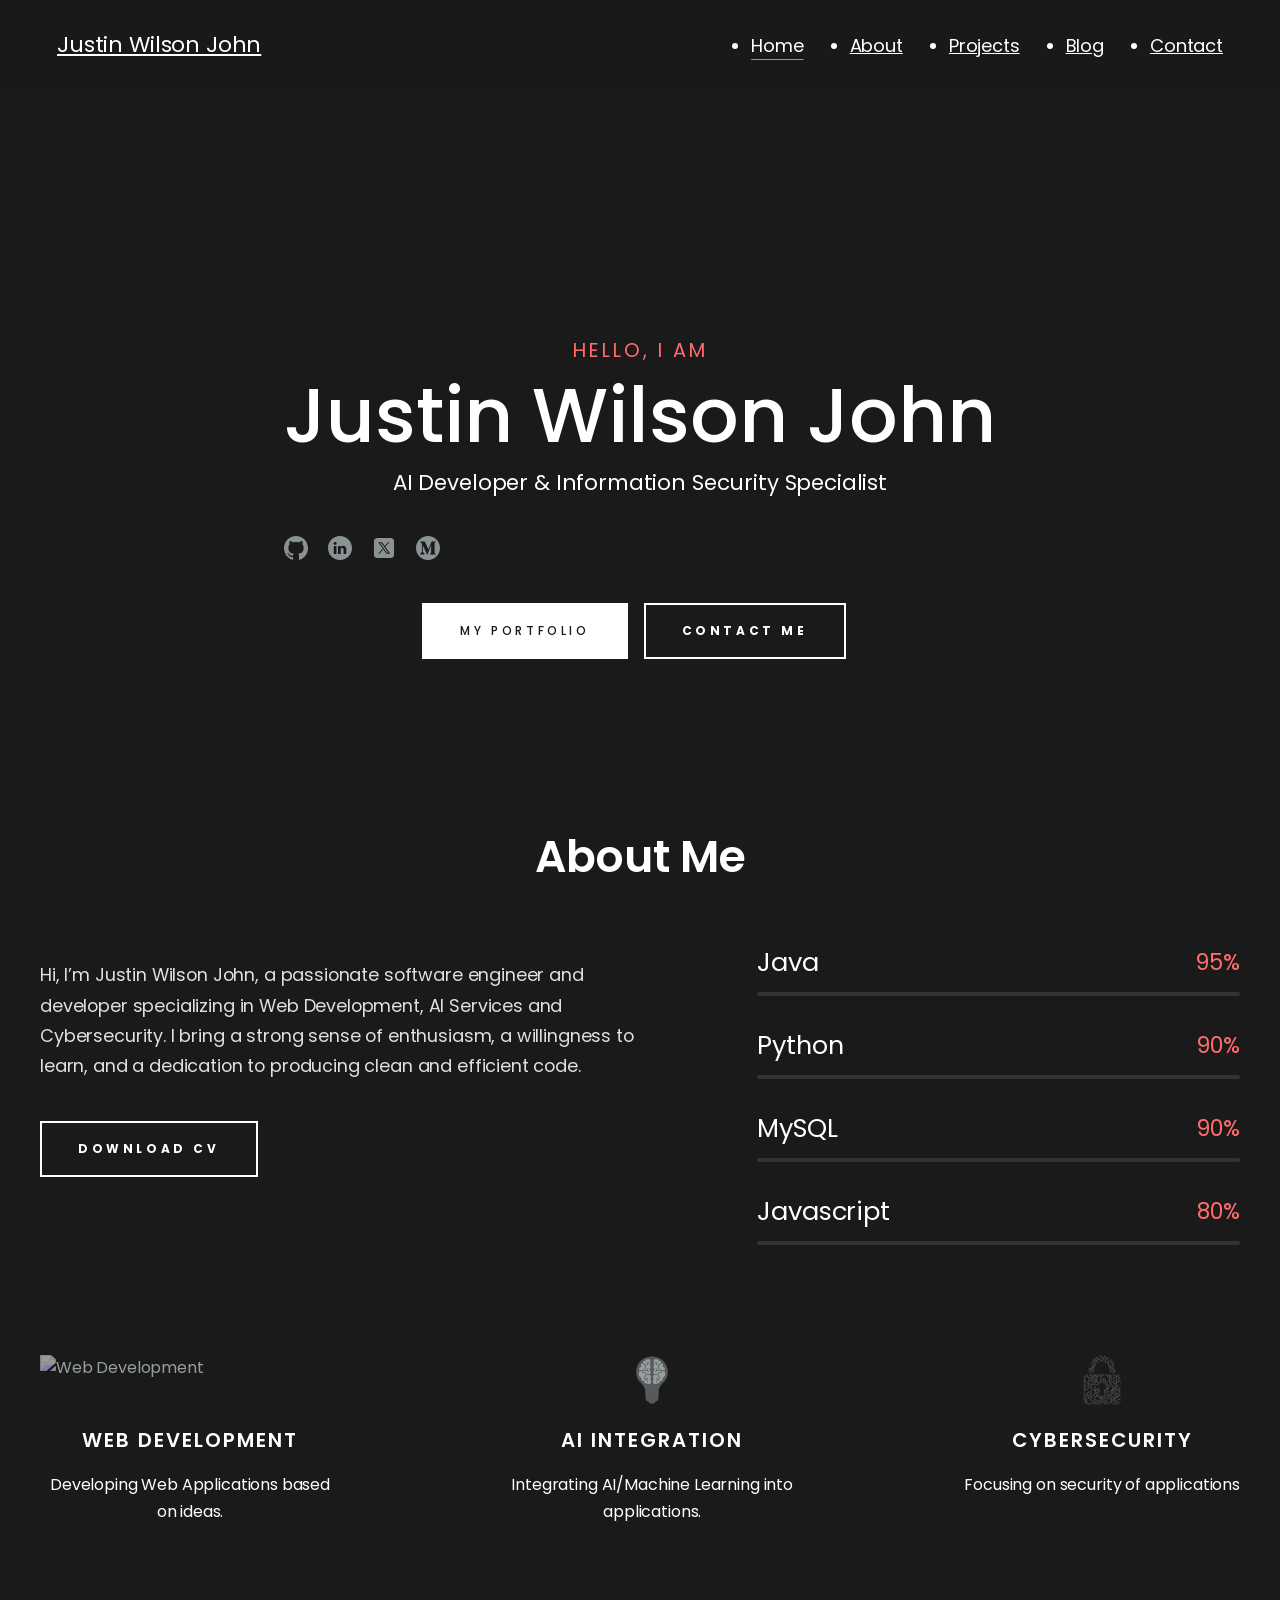
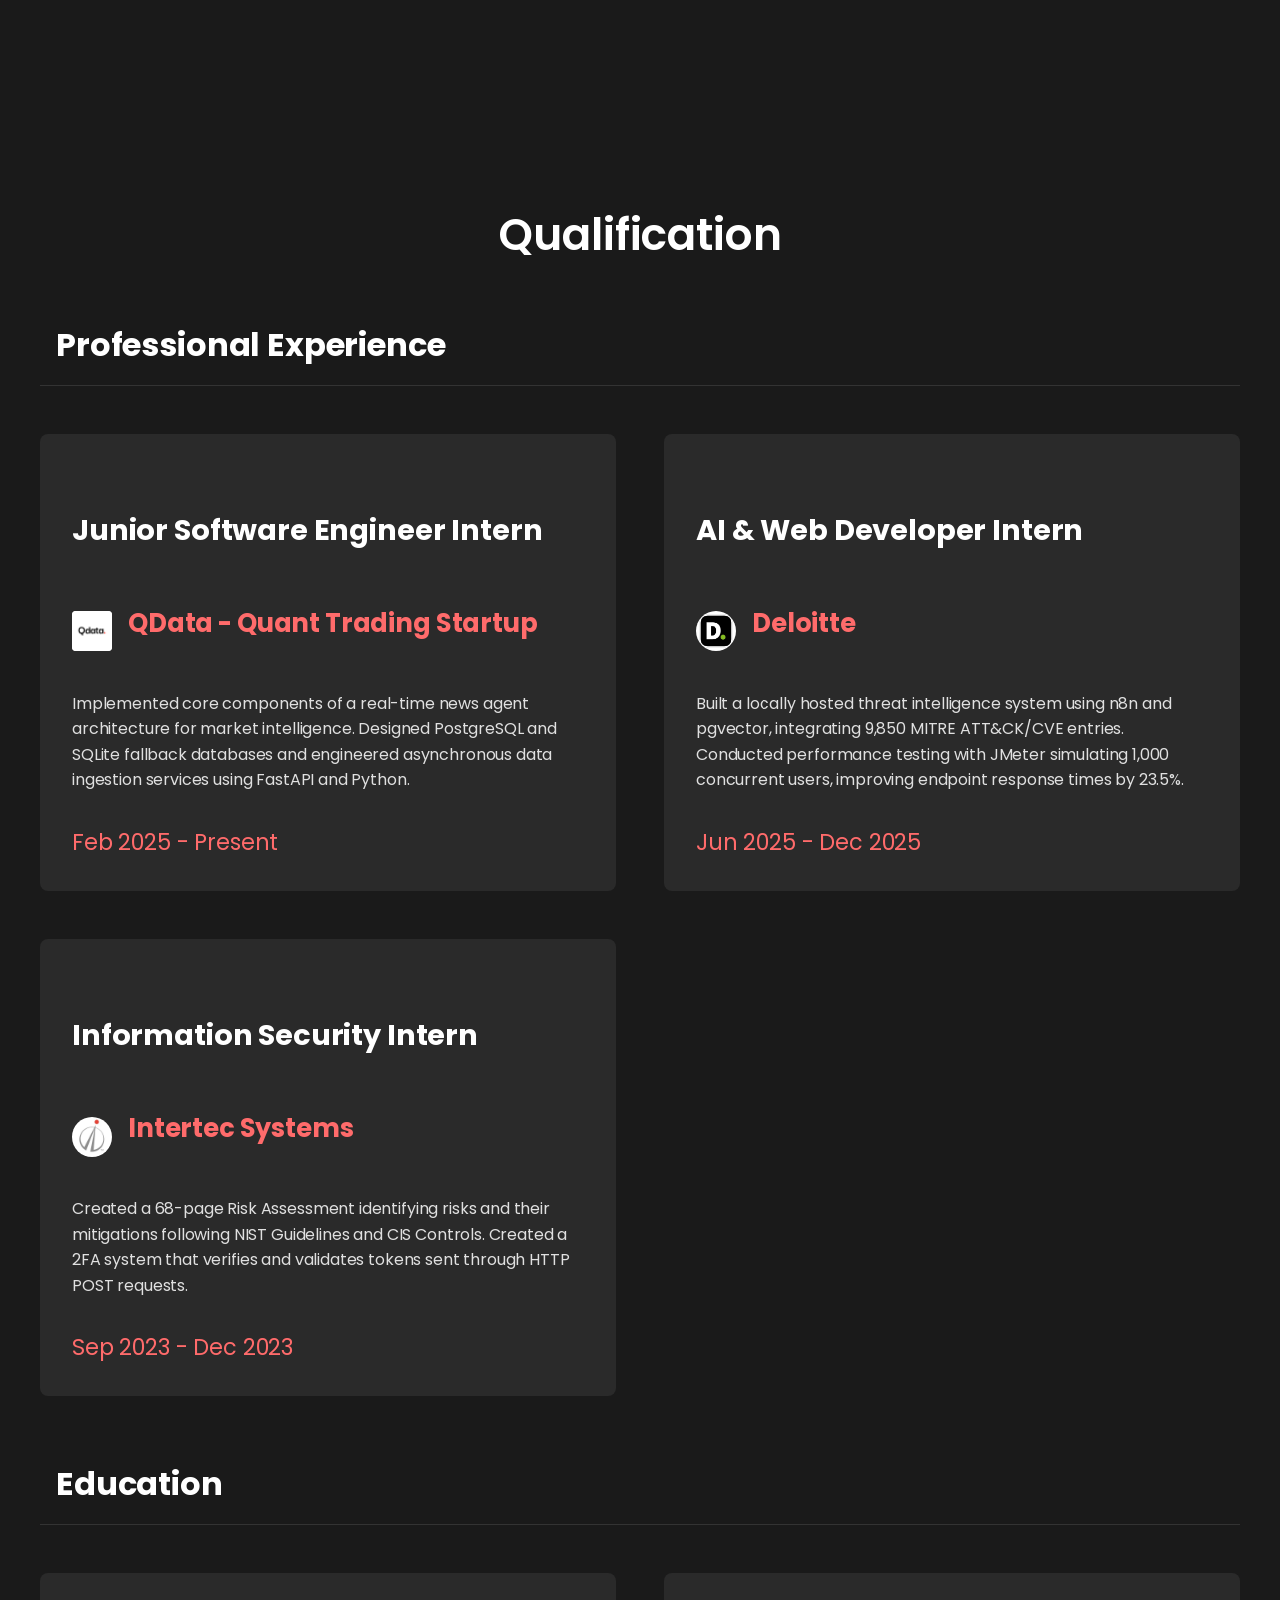
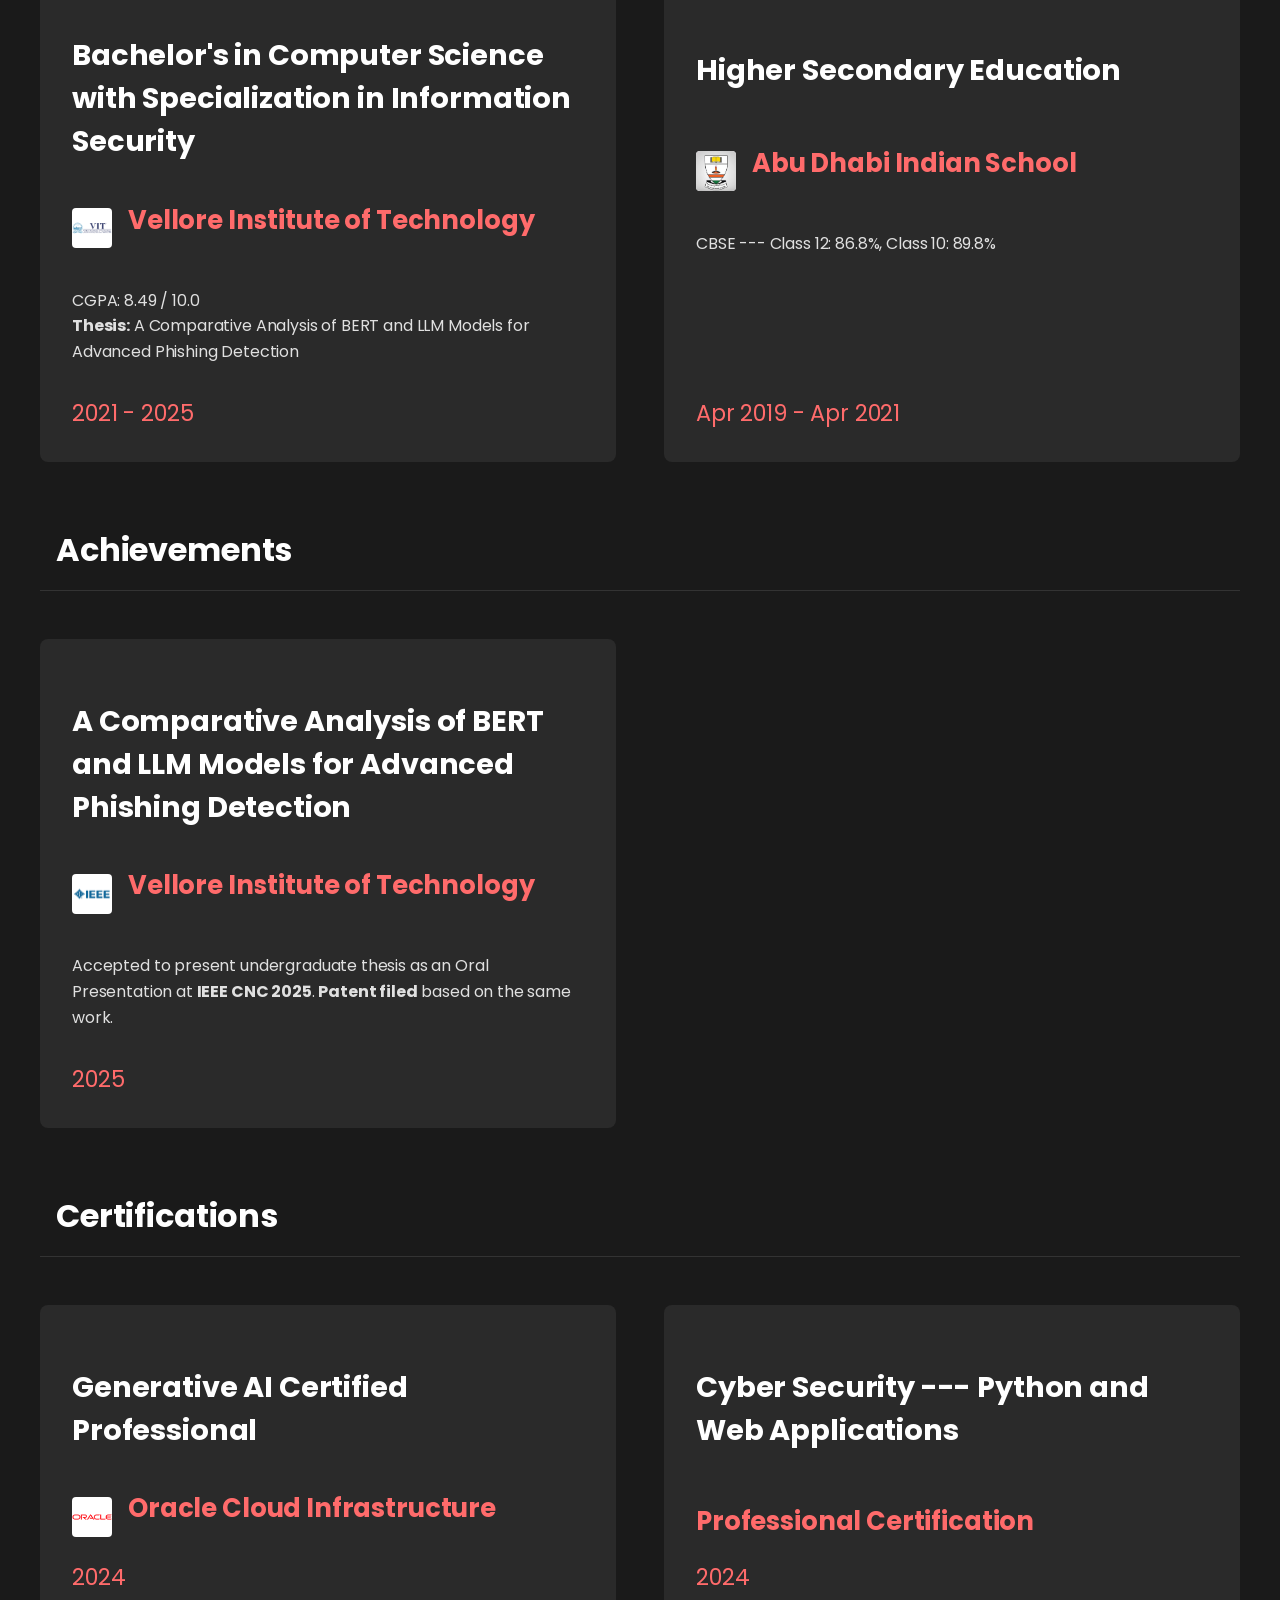
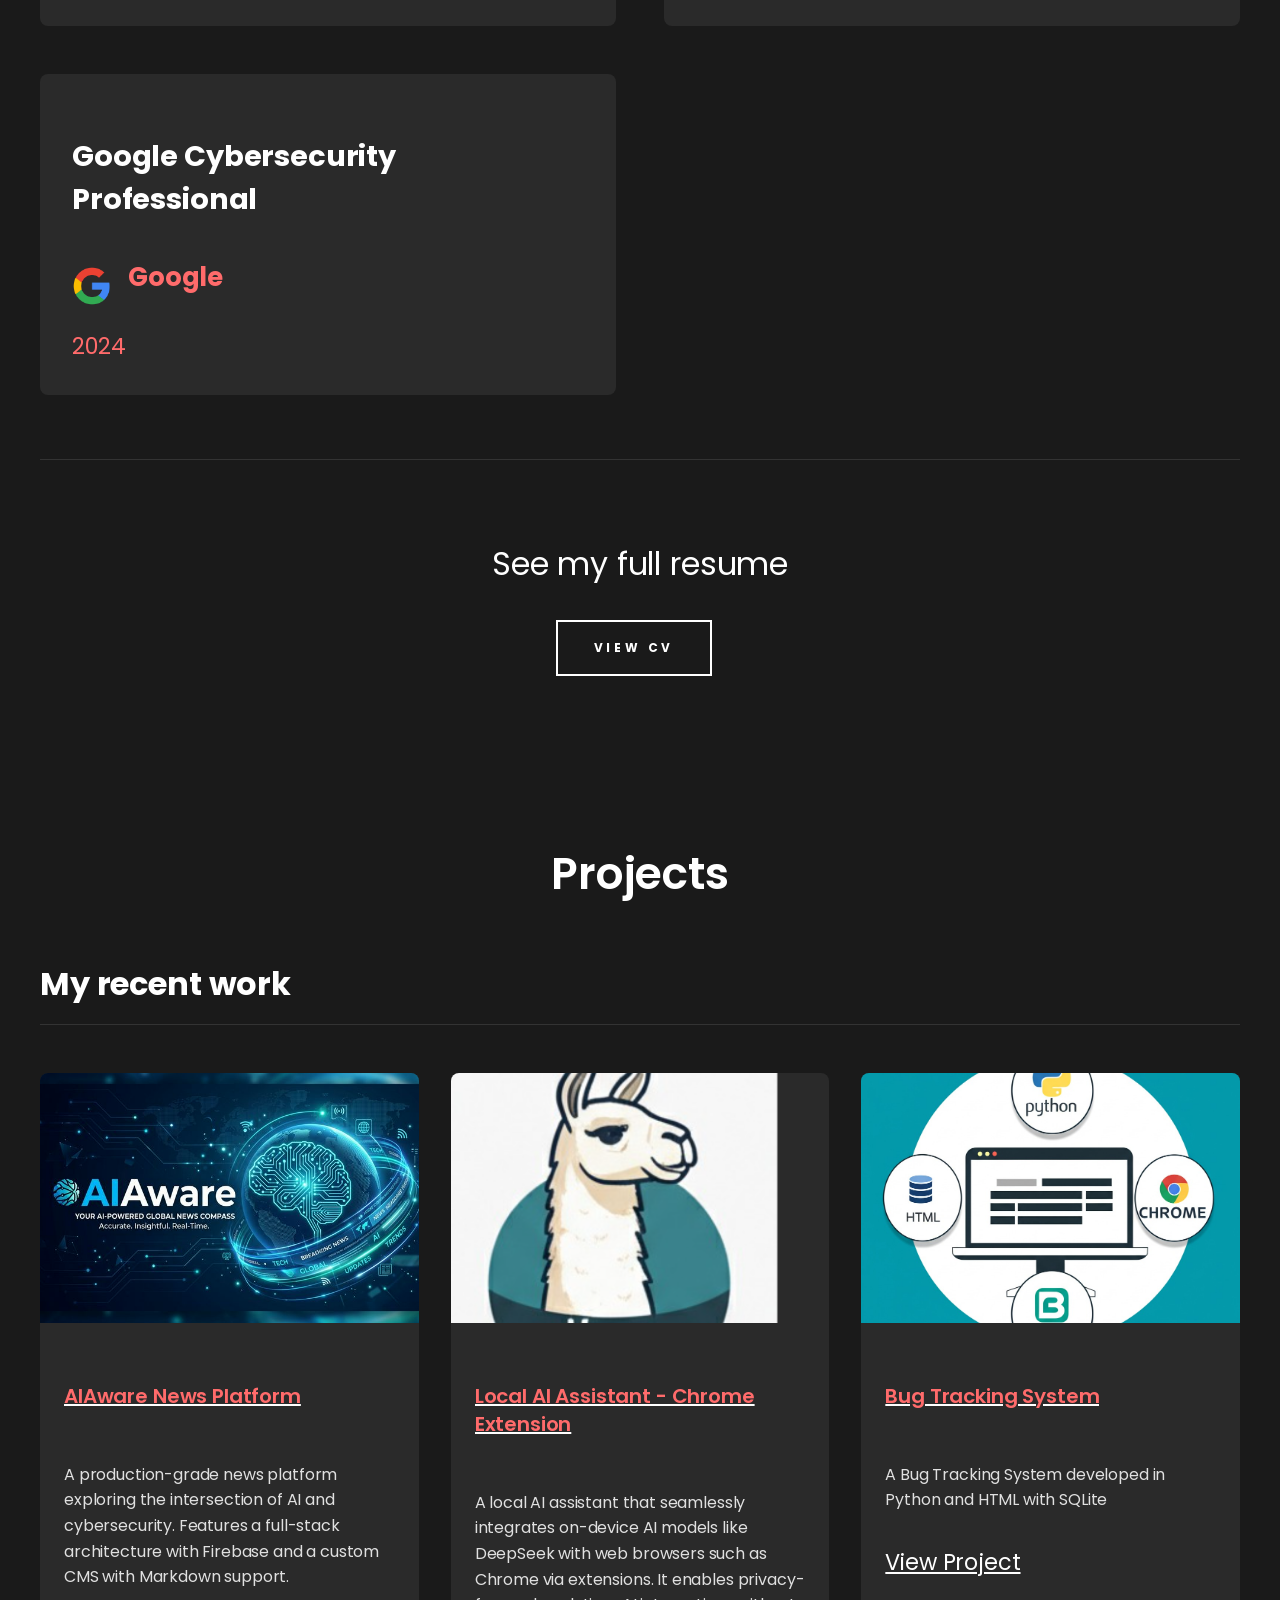
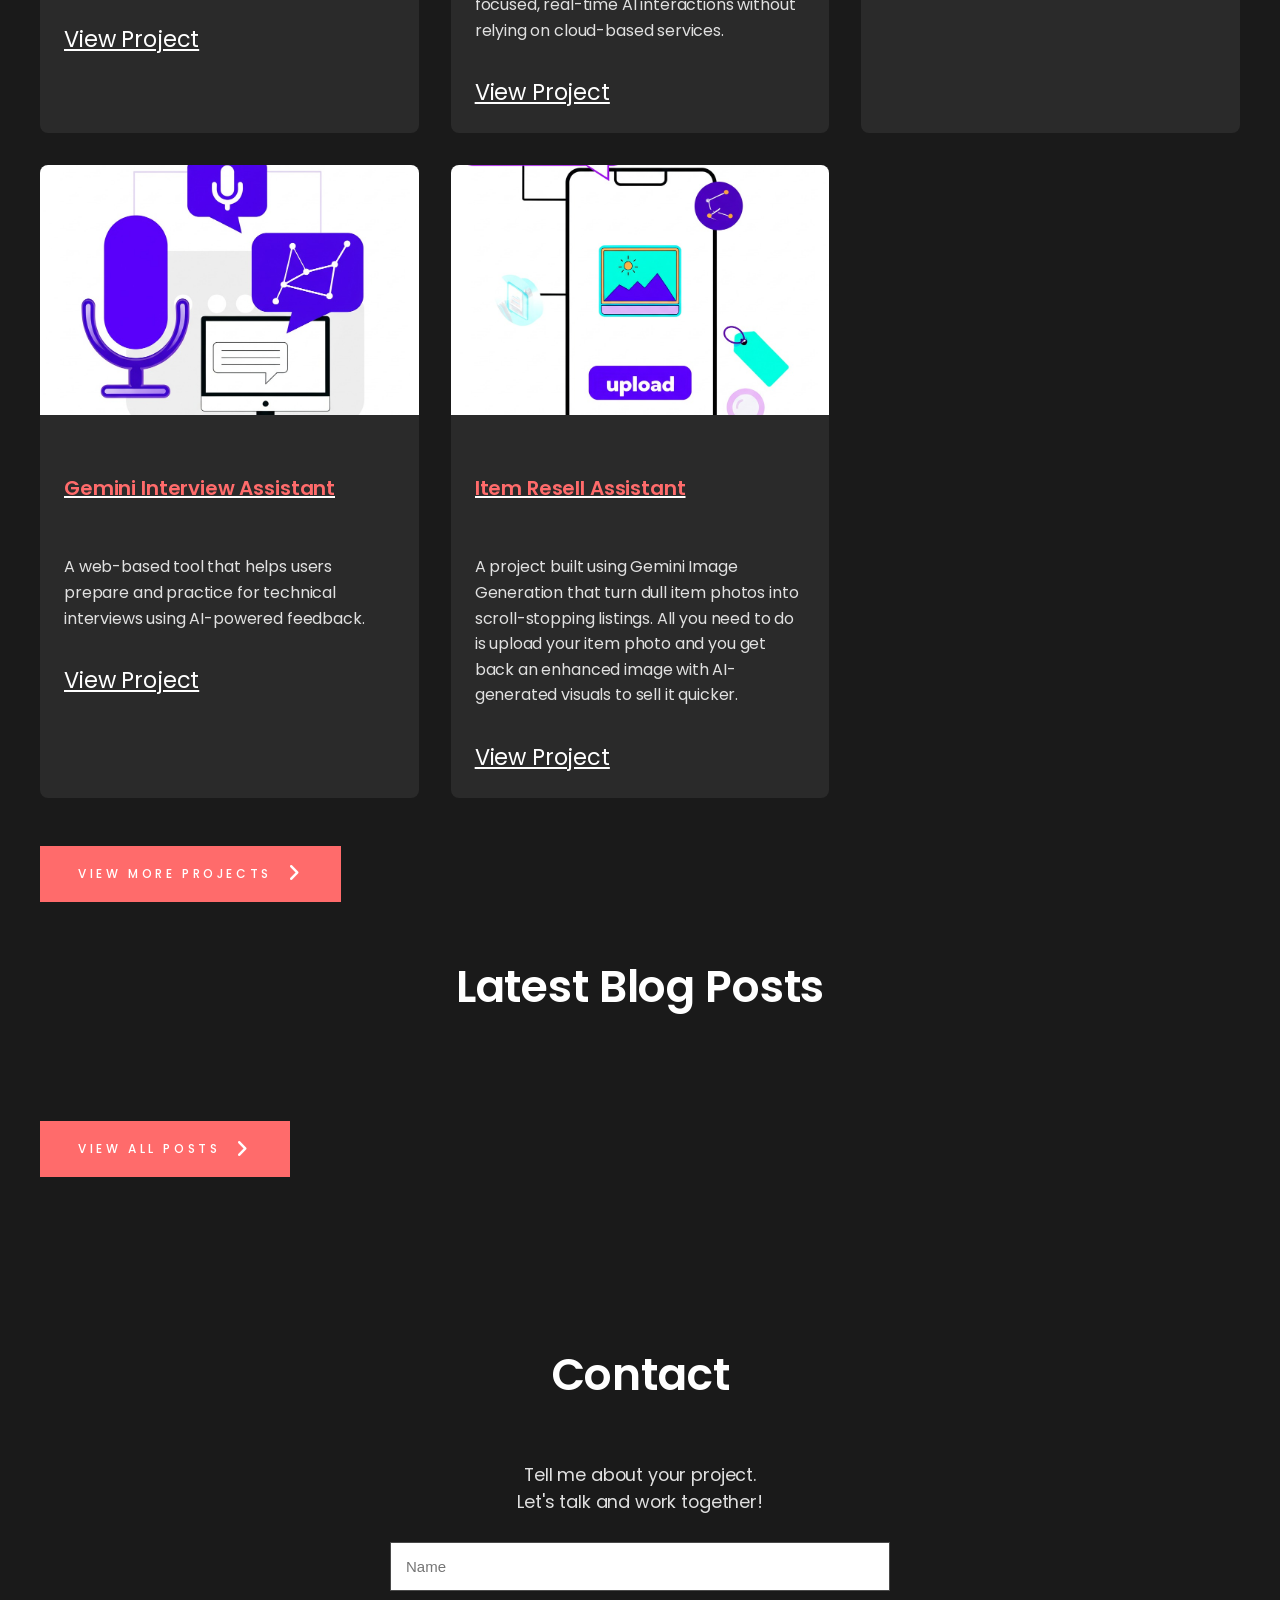
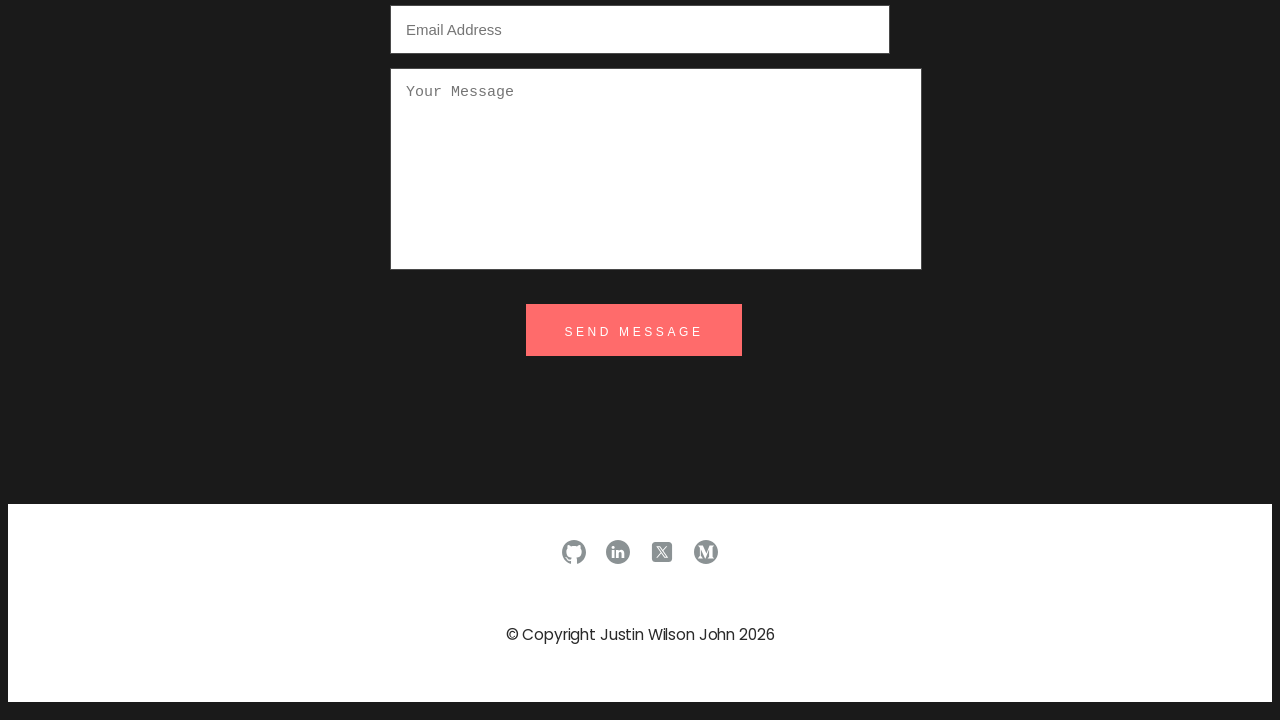
==== commit fc75a9c9: "refactor: made changes to the Portfolio adding logos, new experience and other minor changes" ====
--- a/index.html
+++ b/index.html
@@ -110,7 +110,7 @@
             <span class="hero-greeting">Hello, I am</span>
             <h1 class="hero-heading">Justin Wilson John</h1>
             <span class="hero-heading-subtitle"
-              >Redefining Cybersecurity through AI-driven solutions</span
+              >AI Developer & Information Security Specialist</span
             >
             <div class="about-social-list">
               <div class="social-links-row">
@@ -170,7 +170,7 @@
               to learn, and a dedication to producing clean and efficient code.
             </p>
             <div class="about-download-btn">
-              <a href="resume/Justin_CV_UAE.pdf" class="btn btn-white"
+              <a href="resume/Justin_CV_Mar.pdf" class="btn btn-white"
                 >Download CV</a
               >
             </div>
@@ -284,9 +284,29 @@
               data-aos="fade-up"
               data-aos-duration="1000"
             >
-              <h3 class="qualification__title">
-                AI & Emerging Technologies Intern
-              </h3>
+              <h3 class="qualification__title">Junior Software Engineer Intern</h3>
+              <h4 class="qualification__company-wrapper">
+                <img
+                  src="img/icons/QData_Logo.png"
+                  alt="Company Logo"
+                  class="qualification__company-logo qualification__company-logo--box"
+                />
+                <span class="qualification__company">QData - Quant Trading Startup</span>
+              </h4>
+              <p class="qualification__description">
+                Implemented core components of a real-time news agent
+                architecture for market intelligence. Designed PostgreSQL and
+                SQLite fallback databases and engineered asynchronous data
+                ingestion services using FastAPI and Python.
+              </p>
+              <span class="qualification__date">Feb 2025 - Present</span>
+            </div>
+            <div
+              class="qualification__item"
+              data-aos="fade-up"
+              data-aos-duration="1000"
+            >
+              <h3 class="qualification__title">AI & Web Developer Intern</h3>
               <h4 class="qualification__company-wrapper">
                 <img
                   src="/img/icons/Deloitte_logo.jpg"
@@ -296,12 +316,10 @@
                 <span class="qualification__company">Deloitte</span>
               </h4>
               <p class="qualification__description">
-                Built a local threat intelligence system using n8n and pgvector,
-                integrating over 10,000 MITRE ATT&CK and CVE entries to enable
-                chatbot-based security insights. Conducted performance testing
-                with JMeter simulating 1,000 concurrent users, improving
-                endpoint response times by up to 30% and ensuring system
-                stability during peak loads.
+                Built a locally hosted threat intelligence system using n8n and
+                pgvector, integrating 9,850 MITRE ATT&CK/CVE entries. Conducted
+                performance testing with JMeter simulating 1,000 concurrent
+                users, improving endpoint response times by 23.5%.
               </p>
               <span class="qualification__date">Jun 2025 - Dec 2025</span>
             </div>
@@ -346,15 +364,98 @@
                 Bachelor's in Computer Science with Specialization in
                 Information Security
               </h3>
-              <h4 class="qualification__subtitle">
-                Vellore Institute of Technology
+              <h4 class="qualification__company-wrapper">
+                <img src="img/icons/1491907982.png" alt="VIT Logo" class="qualification__company-logo qualification__company-logo--box" />
+                <span class="qualification__company">Vellore Institute of Technology</span>
               </h4>
               <p class="qualification__description">
-                Strong foundation in algorithms, data structures, and software
-                development. Focused on practical applications and modern
-                development practices.
+                CGPA: 8.49 / 10.0<br />
+                <strong>Thesis:</strong> A Comparative Analysis of BERT and LLM
+                Models for Advanced Phishing Detection
               </p>
               <span class="qualification__date">2021 - 2025</span>
+            </div>
+            <div
+              class="qualification__item"
+              data-aos="fade-up"
+              data-aos-duration="1000"
+            >
+              <h3 class="qualification__title">Higher Secondary Education</h3>
+              <h4 class="qualification__company-wrapper">
+                <img src="img/icons/ADIS_logo.jfif" alt="ADIS Logo" class="qualification__company-logo qualification__company-logo--box" />
+                <span class="qualification__company">Abu Dhabi Indian School</span>
+              </h4>
+              <p class="qualification__description">
+                CBSE --- Class 12: 86.8%, Class 10: 89.8%
+              </p>
+              <span class="qualification__date">Apr 2019 - Apr 2021</span>
+            </div>
+          </div>
+        </div>
+
+        <div class="qualification__wrapper">
+          <h3 class="qualification__name">
+            <i class="ri-award-fill"></i>
+            Achievements
+          </h3>
+          <div class="qualification__content">
+            <div
+              class="qualification__item"
+              data-aos="fade-up"
+              data-aos-duration="1000"
+            >
+              <h3 class="qualification__title">A Comparative Analysis of BERT and LLM Models for Advanced Phishing Detection</h3>
+              <h4 class="qualification__company-wrapper">
+                <img src="img/icons/IEEE-Logo.jpg" alt="IEEE Logo" class="qualification__company-logo qualification__company-logo--box" />
+                <span class="qualification__company">Vellore Institute of Technology</span>
+              </h4>
+              <p class="qualification__description">
+                Accepted to present undergraduate thesis as an Oral Presentation
+                at <strong>IEEE CNC 2025</strong>. <strong>Patent filed</strong> based on the same work.
+              </p>
+              <span class="qualification__date">2025</span>
+            </div>
+          </div>
+        </div>
+
+        <div class="qualification__wrapper">
+          <h3 class="qualification__name">
+            <i class="ri-medal-fill"></i>
+            Certifications
+          </h3>
+          <div class="qualification__content">
+            <div
+              class="qualification__item"
+              data-aos="fade-up"
+              data-aos-duration="1000"
+            >
+              <h3 class="qualification__title">Generative AI Certified Professional</h3>
+              <h4 class="qualification__company-wrapper">
+                <img src="img/icons/Oracle_logo.png" alt="Oracle Logo" class="qualification__company-logo qualification__company-logo--box" />
+                <span class="qualification__company">Oracle Cloud Infrastructure</span>
+              </h4>
+              <span class="qualification__date">2024</span>
+            </div>
+            <div
+              class="qualification__item"
+              data-aos="fade-up"
+              data-aos-duration="1000"
+            >
+              <h3 class="qualification__title">Cyber Security --- Python and Web Applications</h3>
+              <h4 class="qualification__subtitle">Professional Certification</h4>
+              <span class="qualification__date">2024</span>
+            </div>
+            <div
+              class="qualification__item"
+              data-aos="fade-up"
+              data-aos-duration="1000"
+            >
+              <h3 class="qualification__title">Google Cybersecurity Professional</h3>
+              <h4 class="qualification__company-wrapper">
+                <img src="img/icons/Google_logo.png" alt="Google Logo" class="qualification__company-logo" />
+                <span class="qualification__company">Google</span>
+              </h4>
+              <span class="qualification__date">2024</span>
             </div>
           </div>
         </div>
@@ -380,6 +481,25 @@
         </div>
         <div class="d-grid project__wrapper">
           <!--============== project 1 =============-->
+          <div class="project__content">
+            <img
+              src="img/Projects/AIAware.png"
+              alt="AIAware News Platform"
+              class="project__img"
+            />
+            <a href="https://ai-aware.vercel.app/" class="project__link">
+              <h3 class="project__title">AIAware News Platform</h3>
+            </a>
+            <p class="project__description">
+              A production-grade news platform exploring the intersection of AI
+              and cybersecurity. Features a full-stack architecture with
+              Firebase and a custom CMS with Markdown support.
+            </p>
+            <a href="https://ai-aware.vercel.app/" class="project__link"
+              >View Project <i class="ri-arrow-right-line"></i
+            ></a>
+          </div>
+          <!--============== project 2 =============-->
           <div class="project__content">
             <img
               src="img/Projects/Ollama.png"
@@ -606,7 +726,7 @@
           </div>
 
           <div class="footer-copyright">
-            <p>&copy; Copyright Justin Wilson John 2025</p>
+            <p>&copy; Copyright Justin Wilson John 2026</p>
           </div>
         </div>
       </div>
--- a/css/main.css
+++ b/css/main.css
@@ -794,6 +794,12 @@
   object-fit: cover;
 }
 
+.qualification__company-logo--box {
+  border-radius: 4px !important;
+  object-fit: contain !important;
+  background-color: white !important;
+}
+
 .qualification__company {
   font-size: 1.6rem;
   color: var(--secondary-accent);
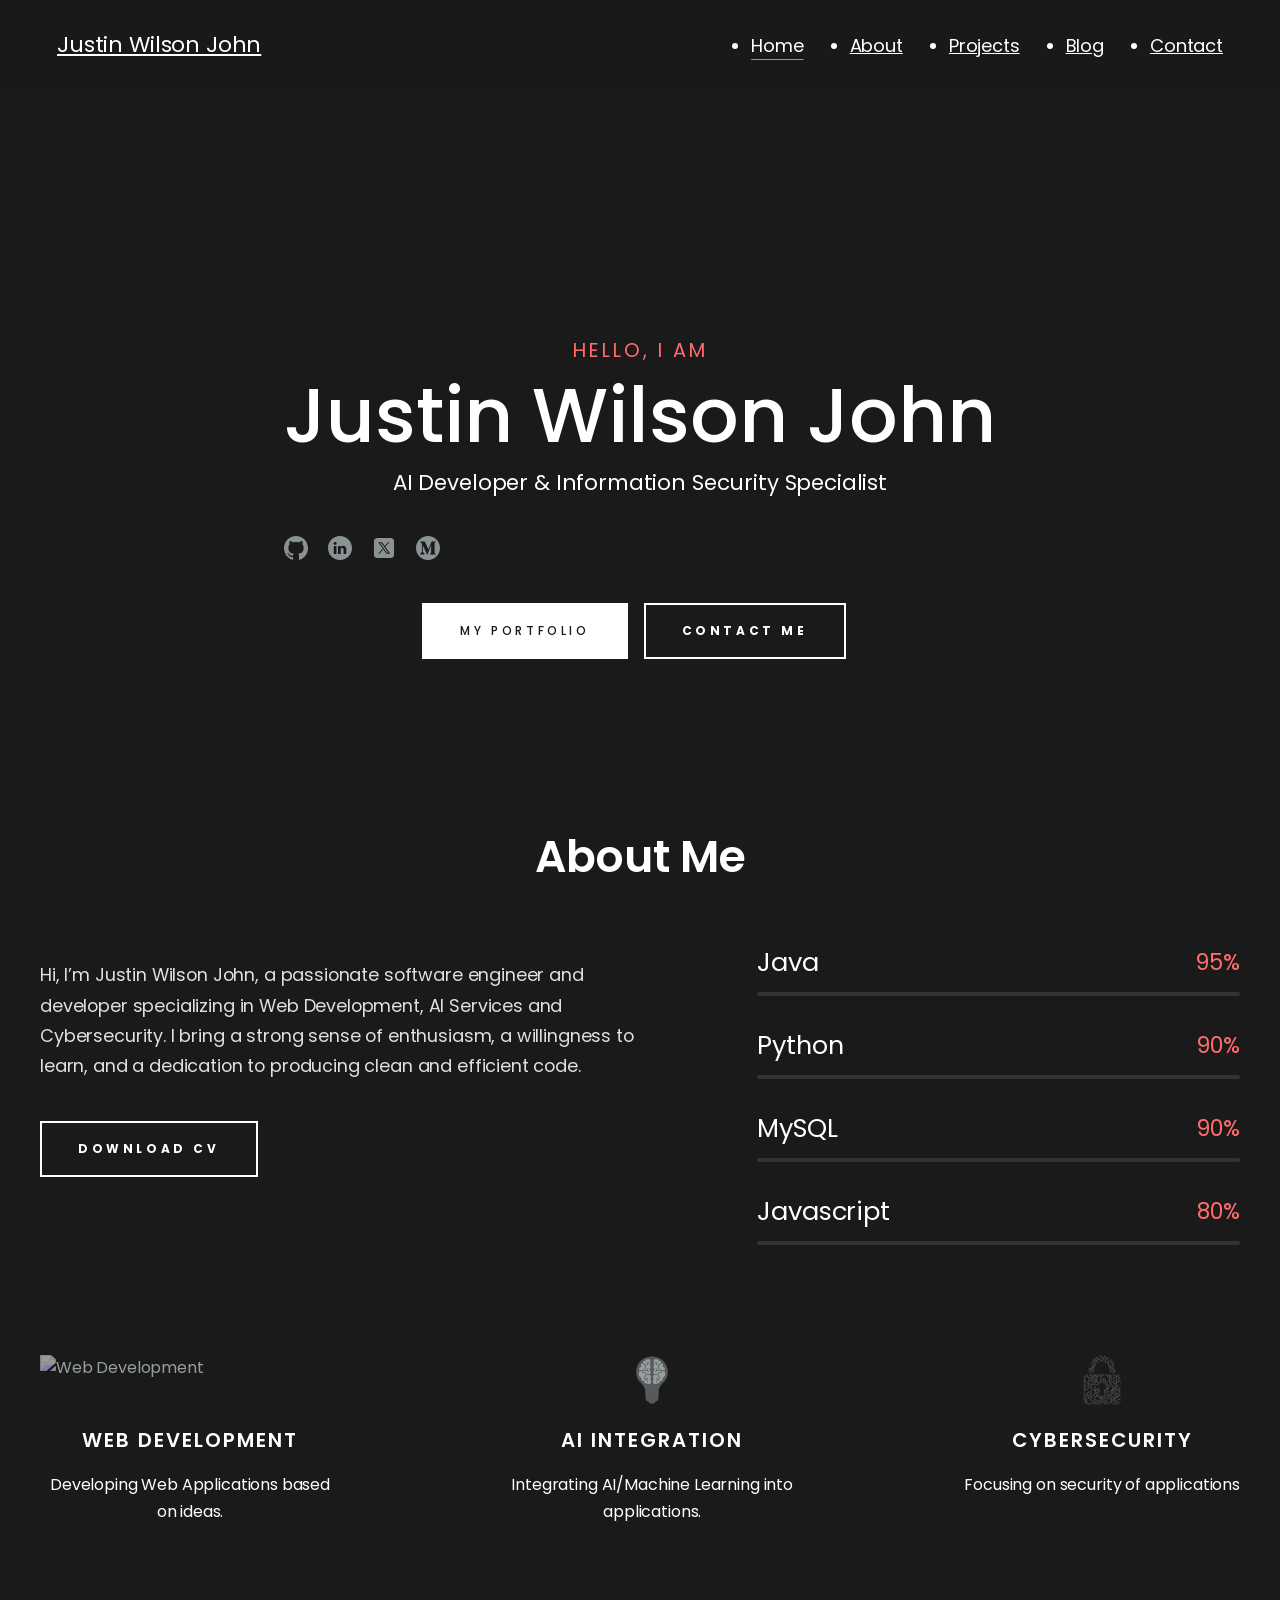
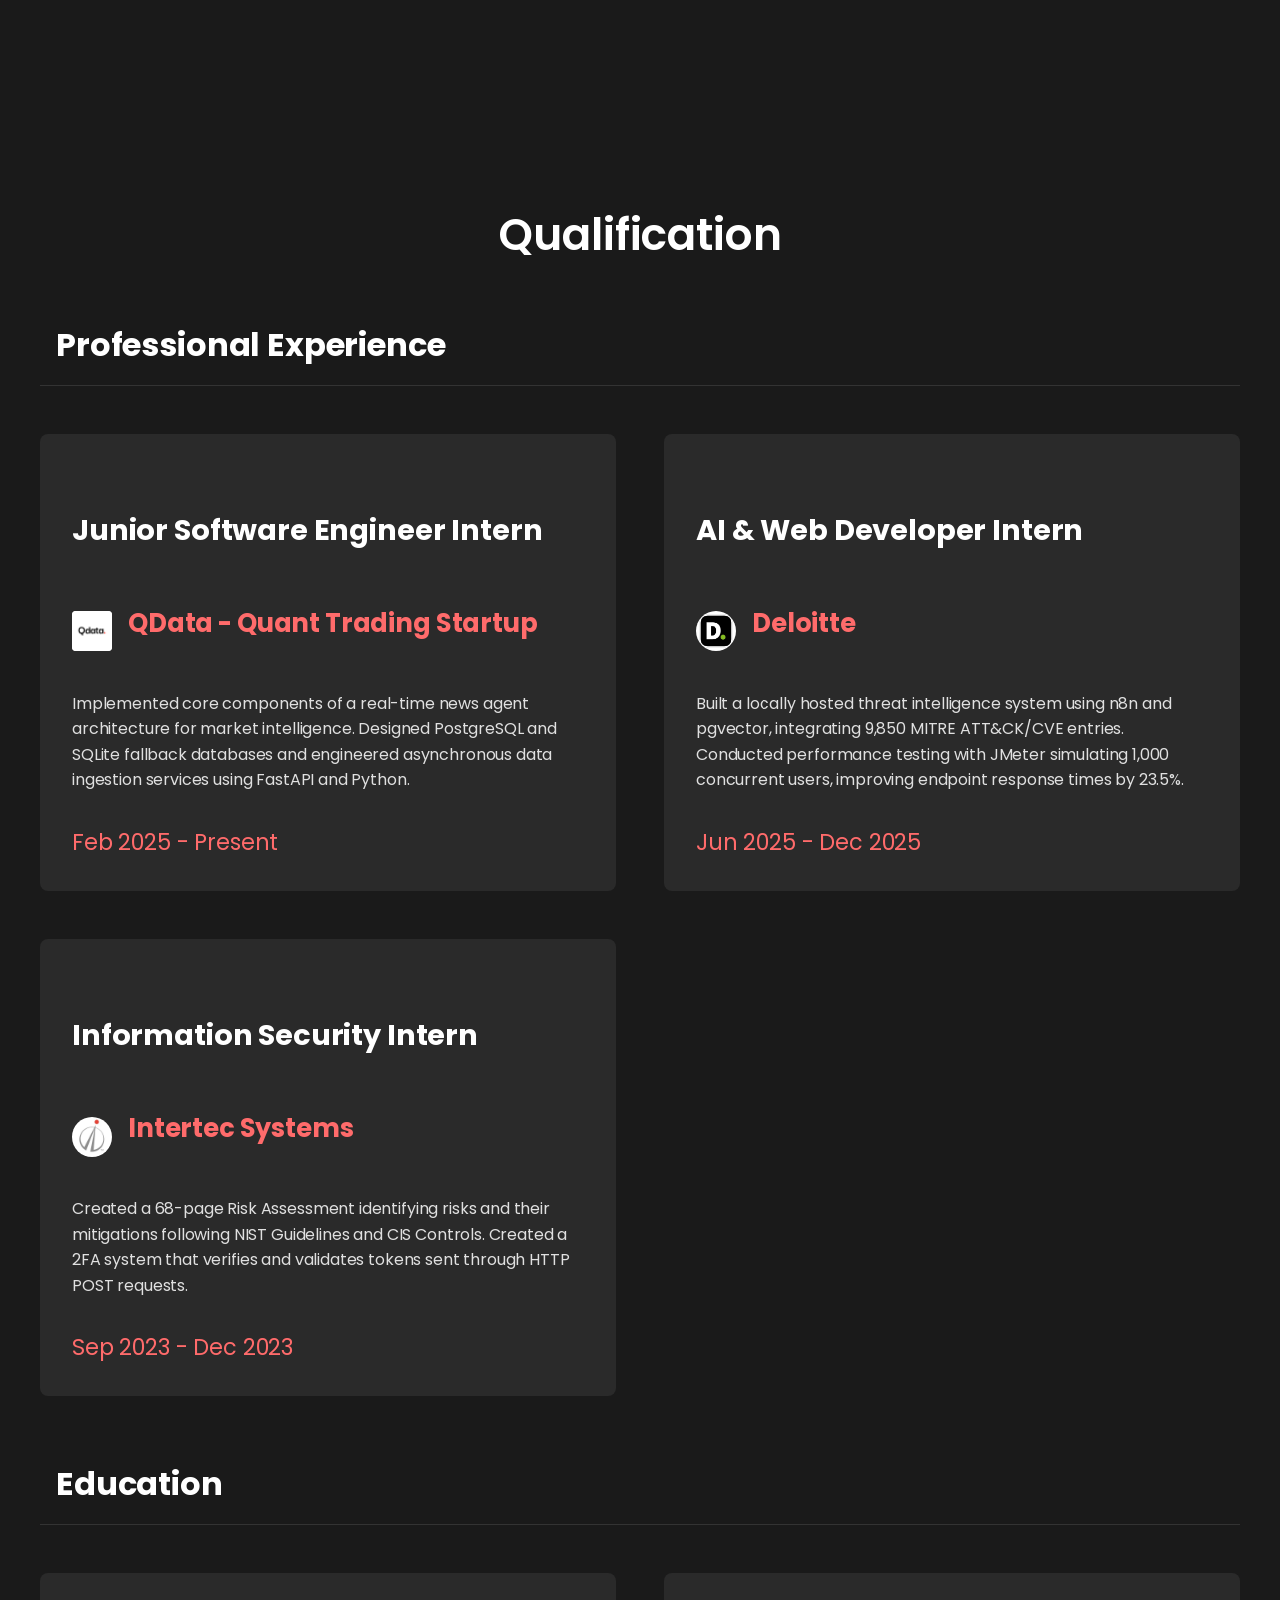
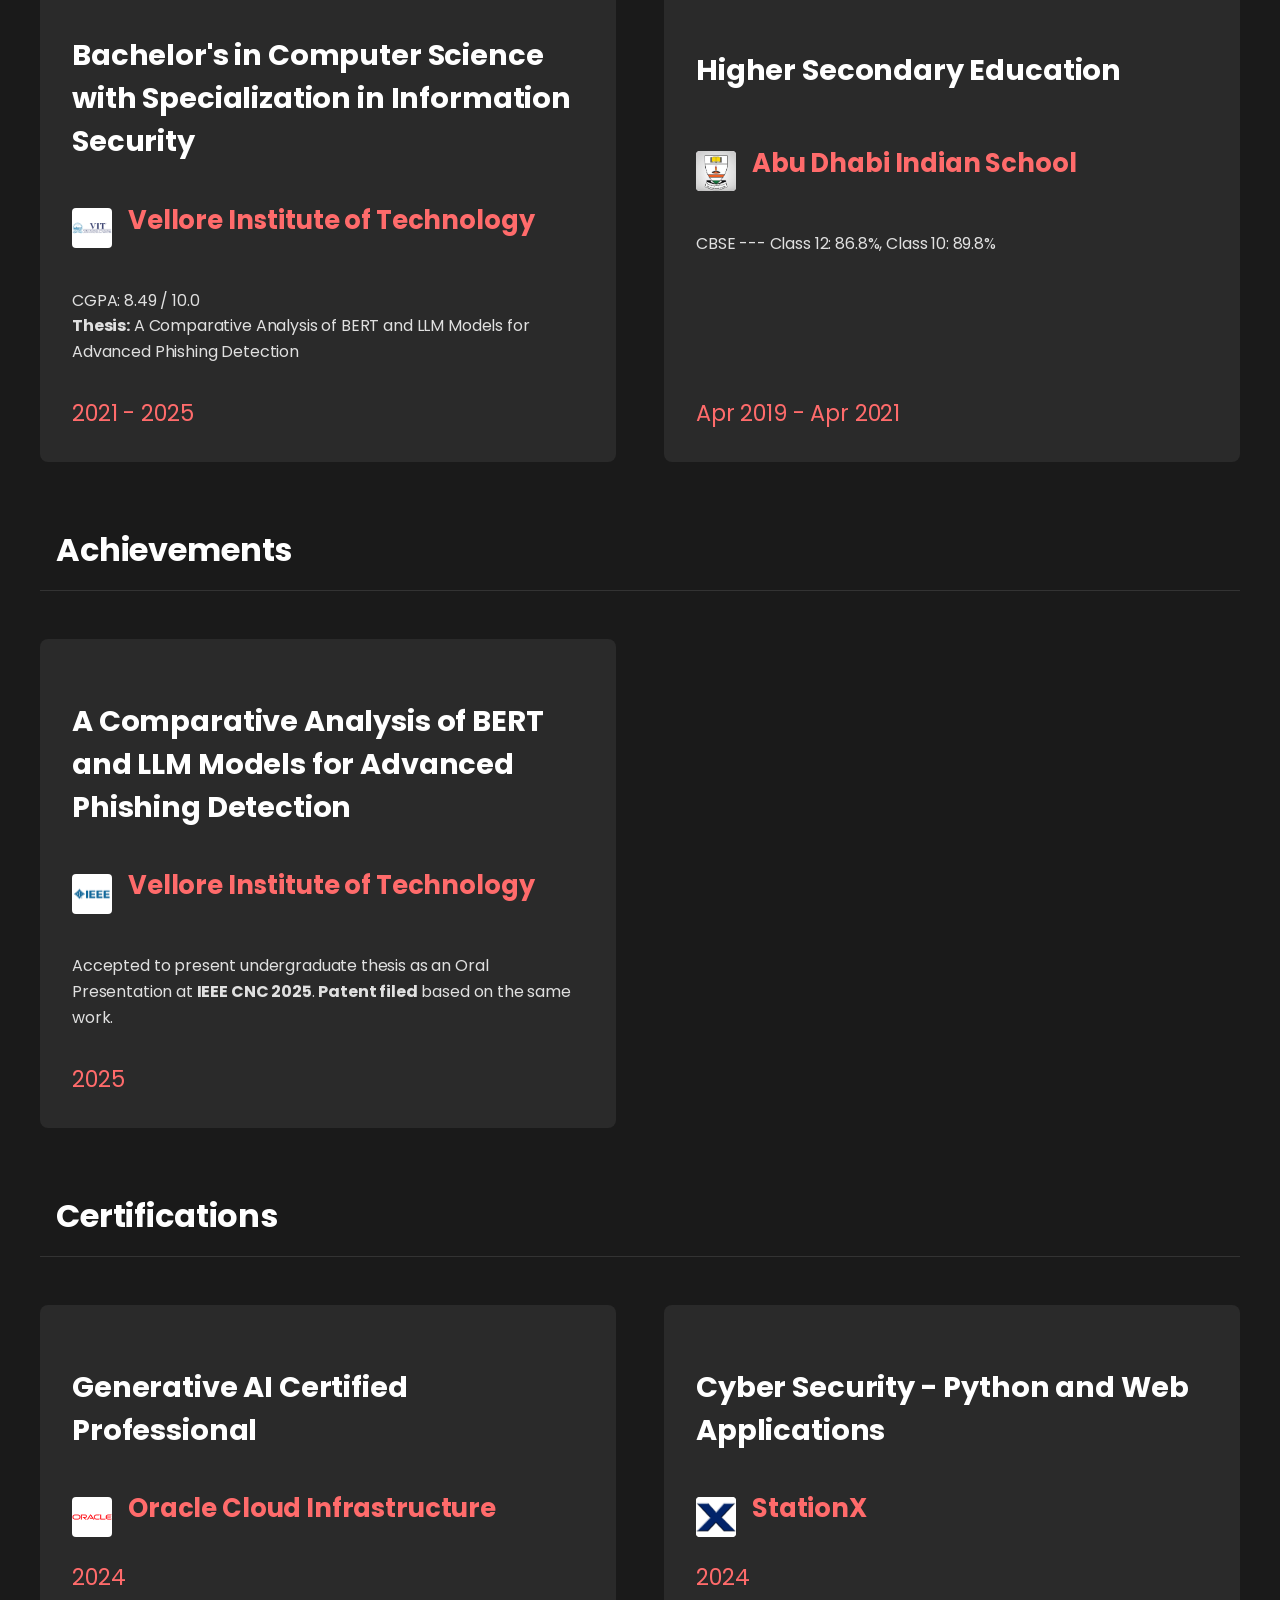
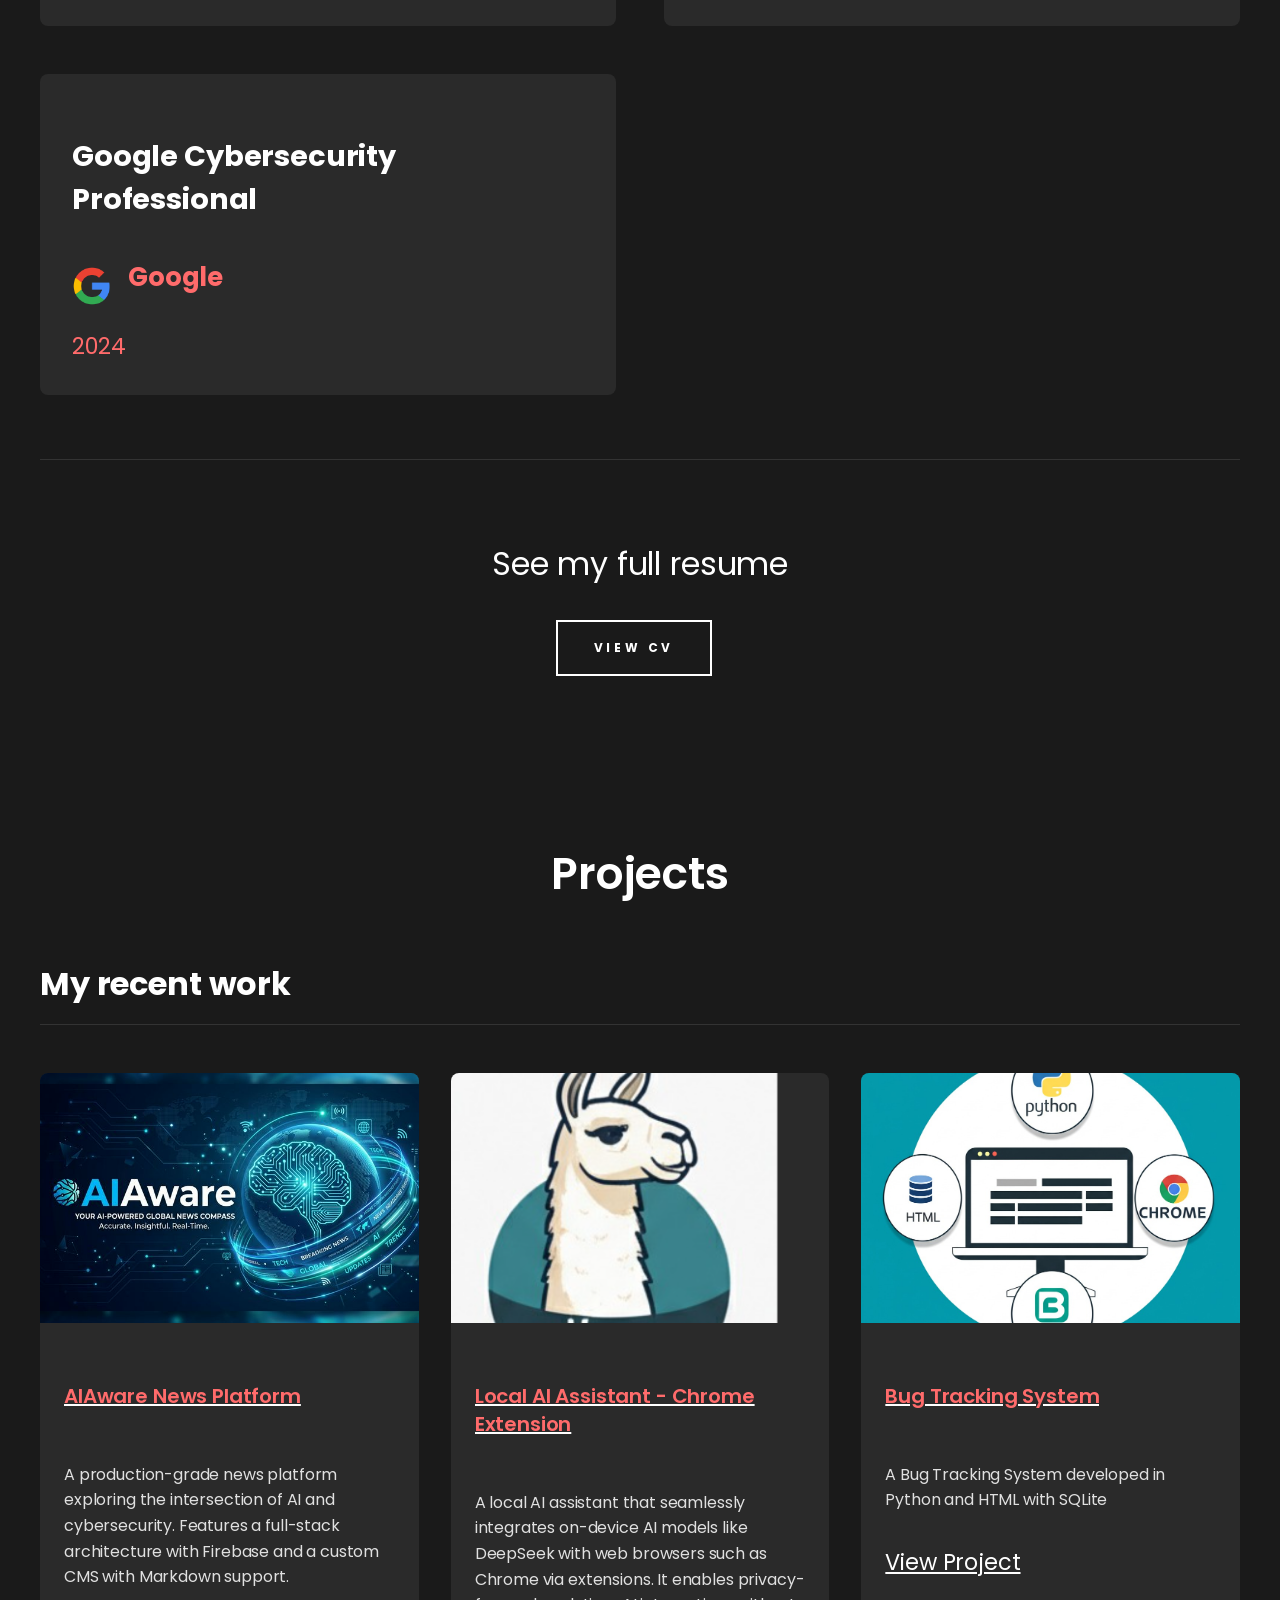
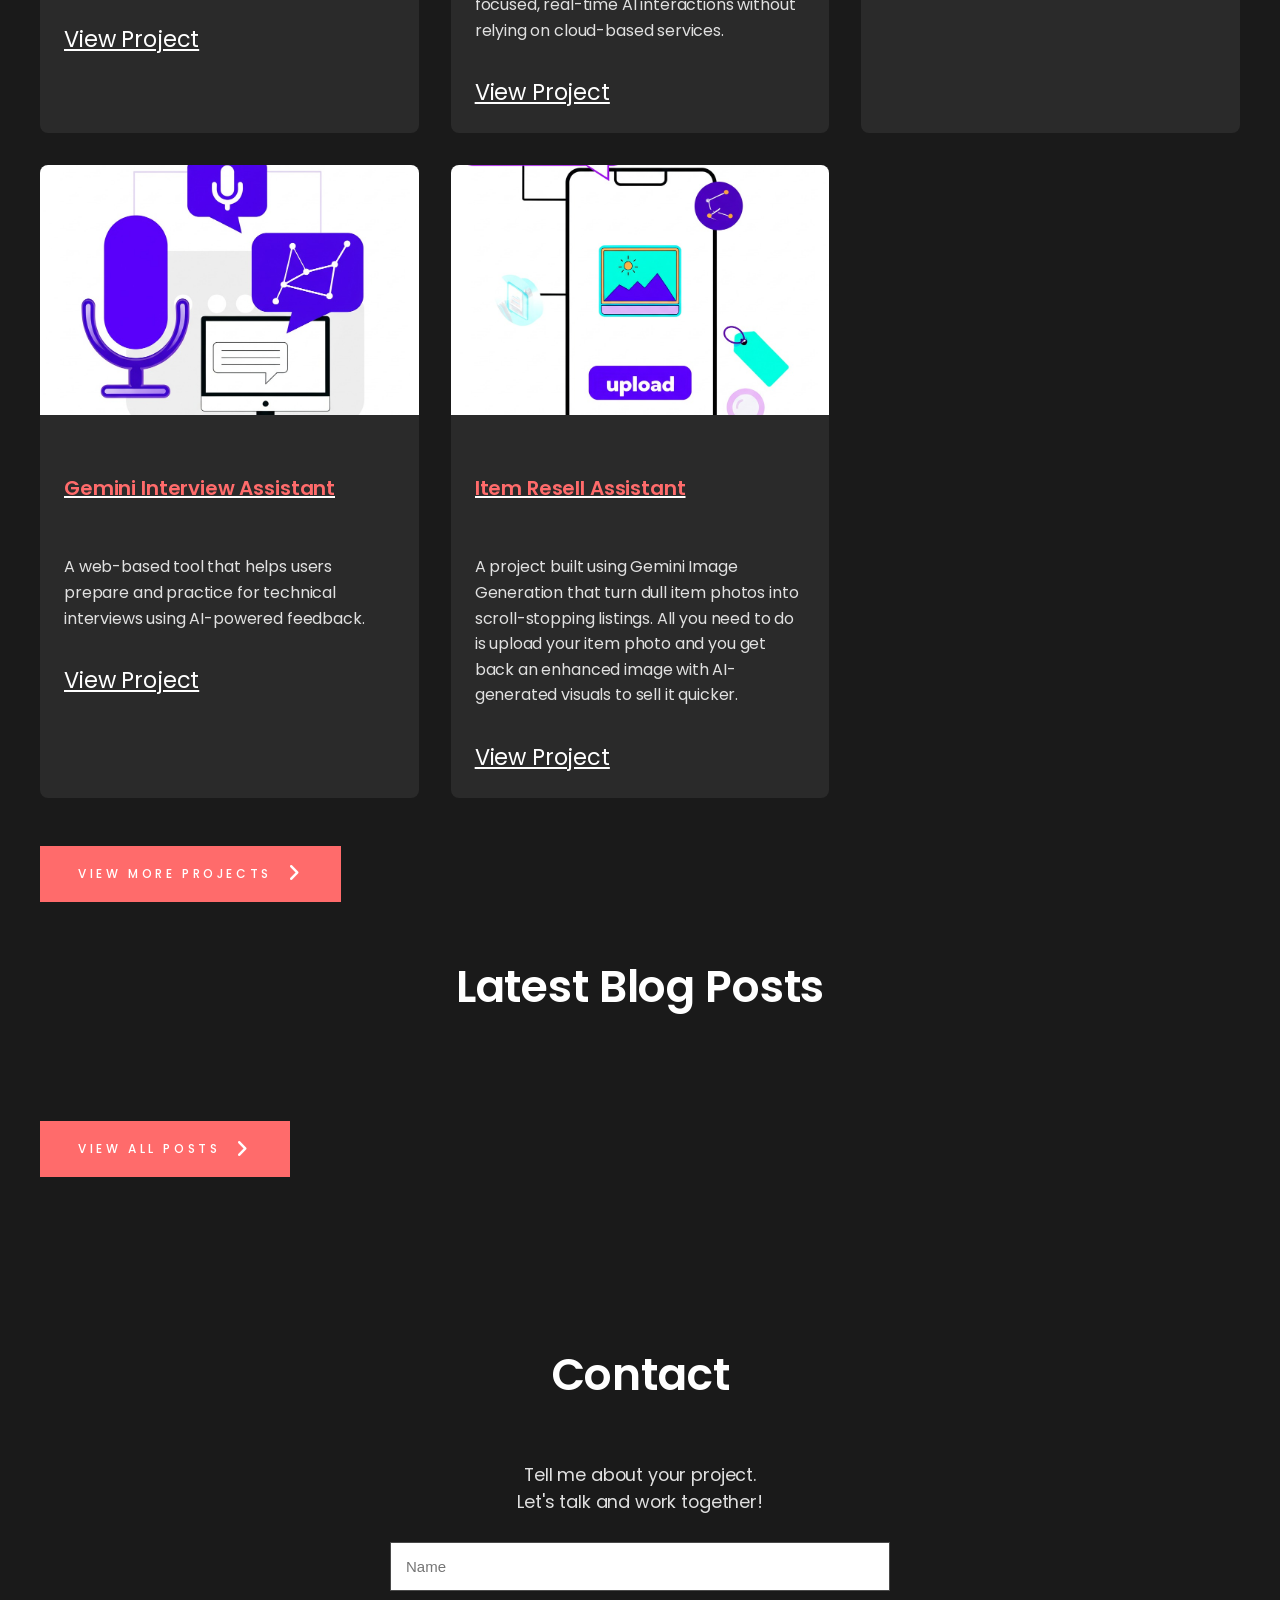
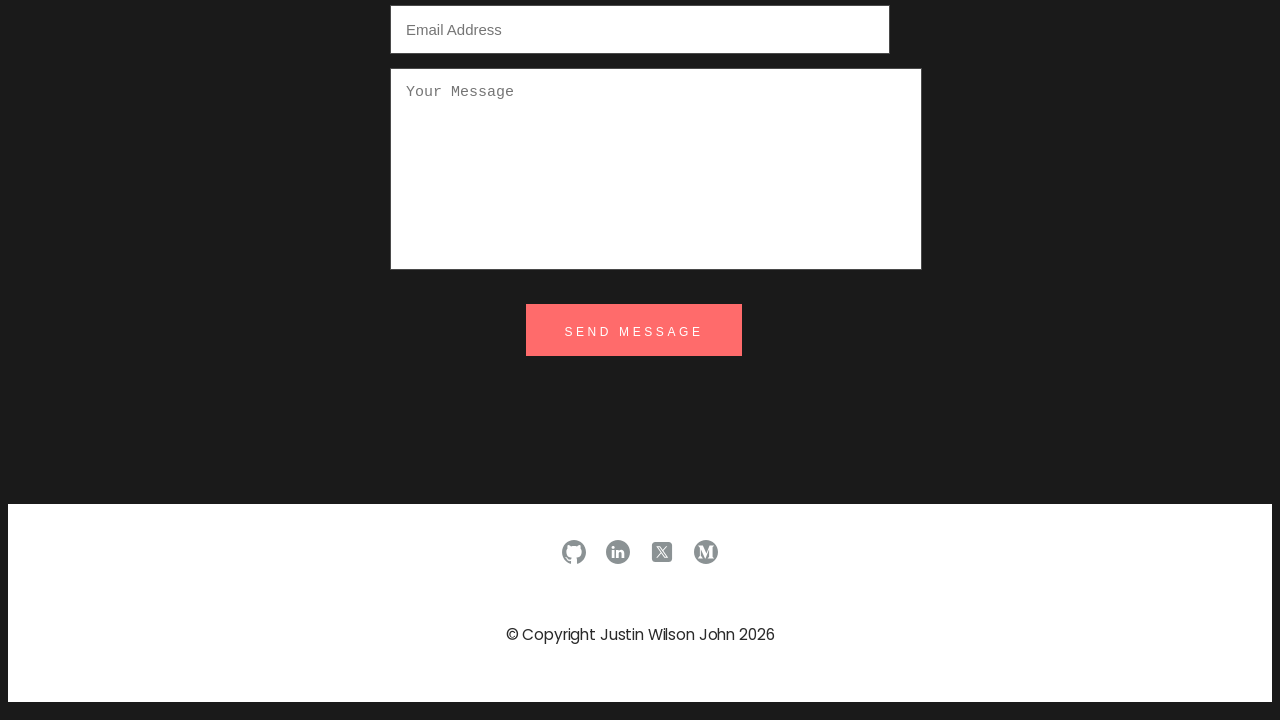
==== commit 9468f6da: "feat: Add StationX logo and company name to the cyber security qualification entry." ====
--- a/index.html
+++ b/index.html
@@ -441,8 +441,11 @@
               data-aos="fade-up"
               data-aos-duration="1000"
             >
-              <h3 class="qualification__title">Cyber Security --- Python and Web Applications</h3>
-              <h4 class="qualification__subtitle">Professional Certification</h4>
+              <h3 class="qualification__title">Cyber Security - Python and Web Applications</h3>
+              <h4 class="qualification__company-wrapper">
+                <img src="img/icons/stationx_logo.jfif" alt="StationX Logo" class="qualification__company-logo qualification__company-logo--box" />
+                <span class="qualification__company">StationX</span>
+              </h4>
               <span class="qualification__date">2024</span>
             </div>
             <div
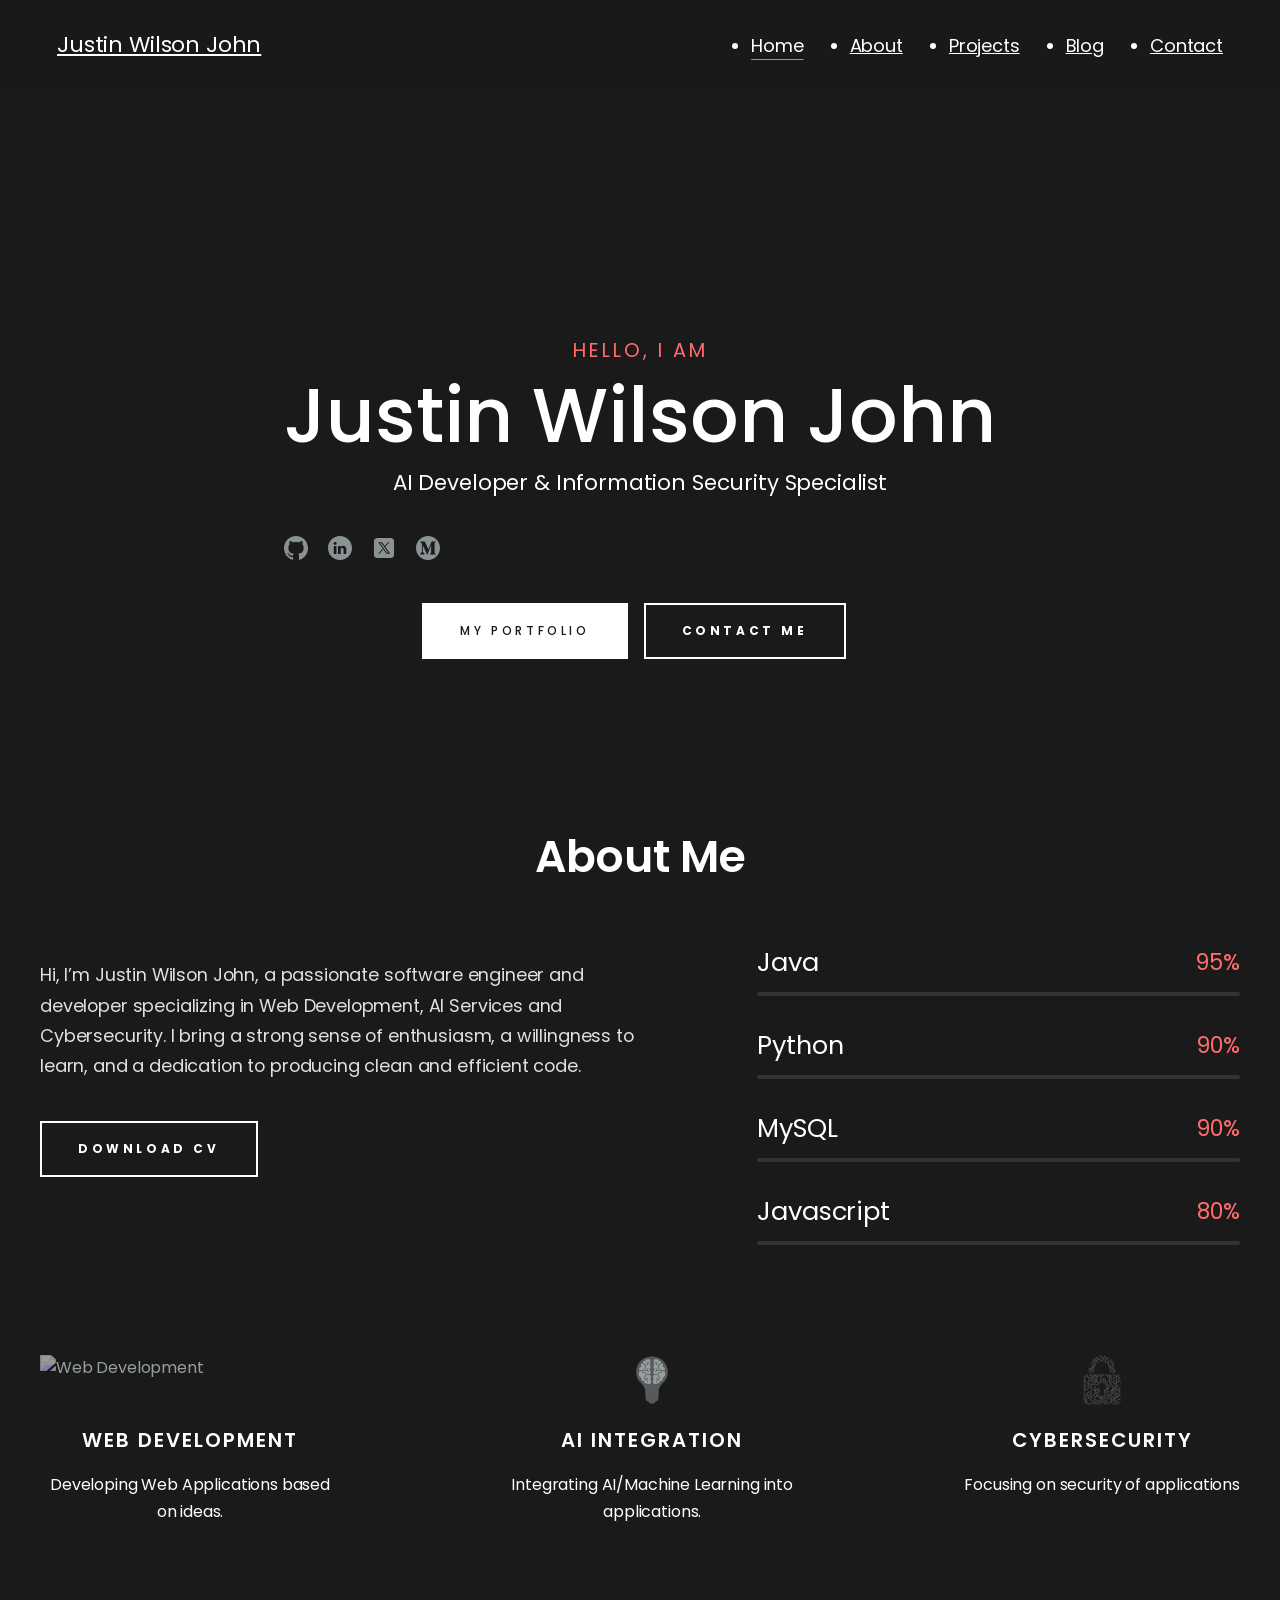
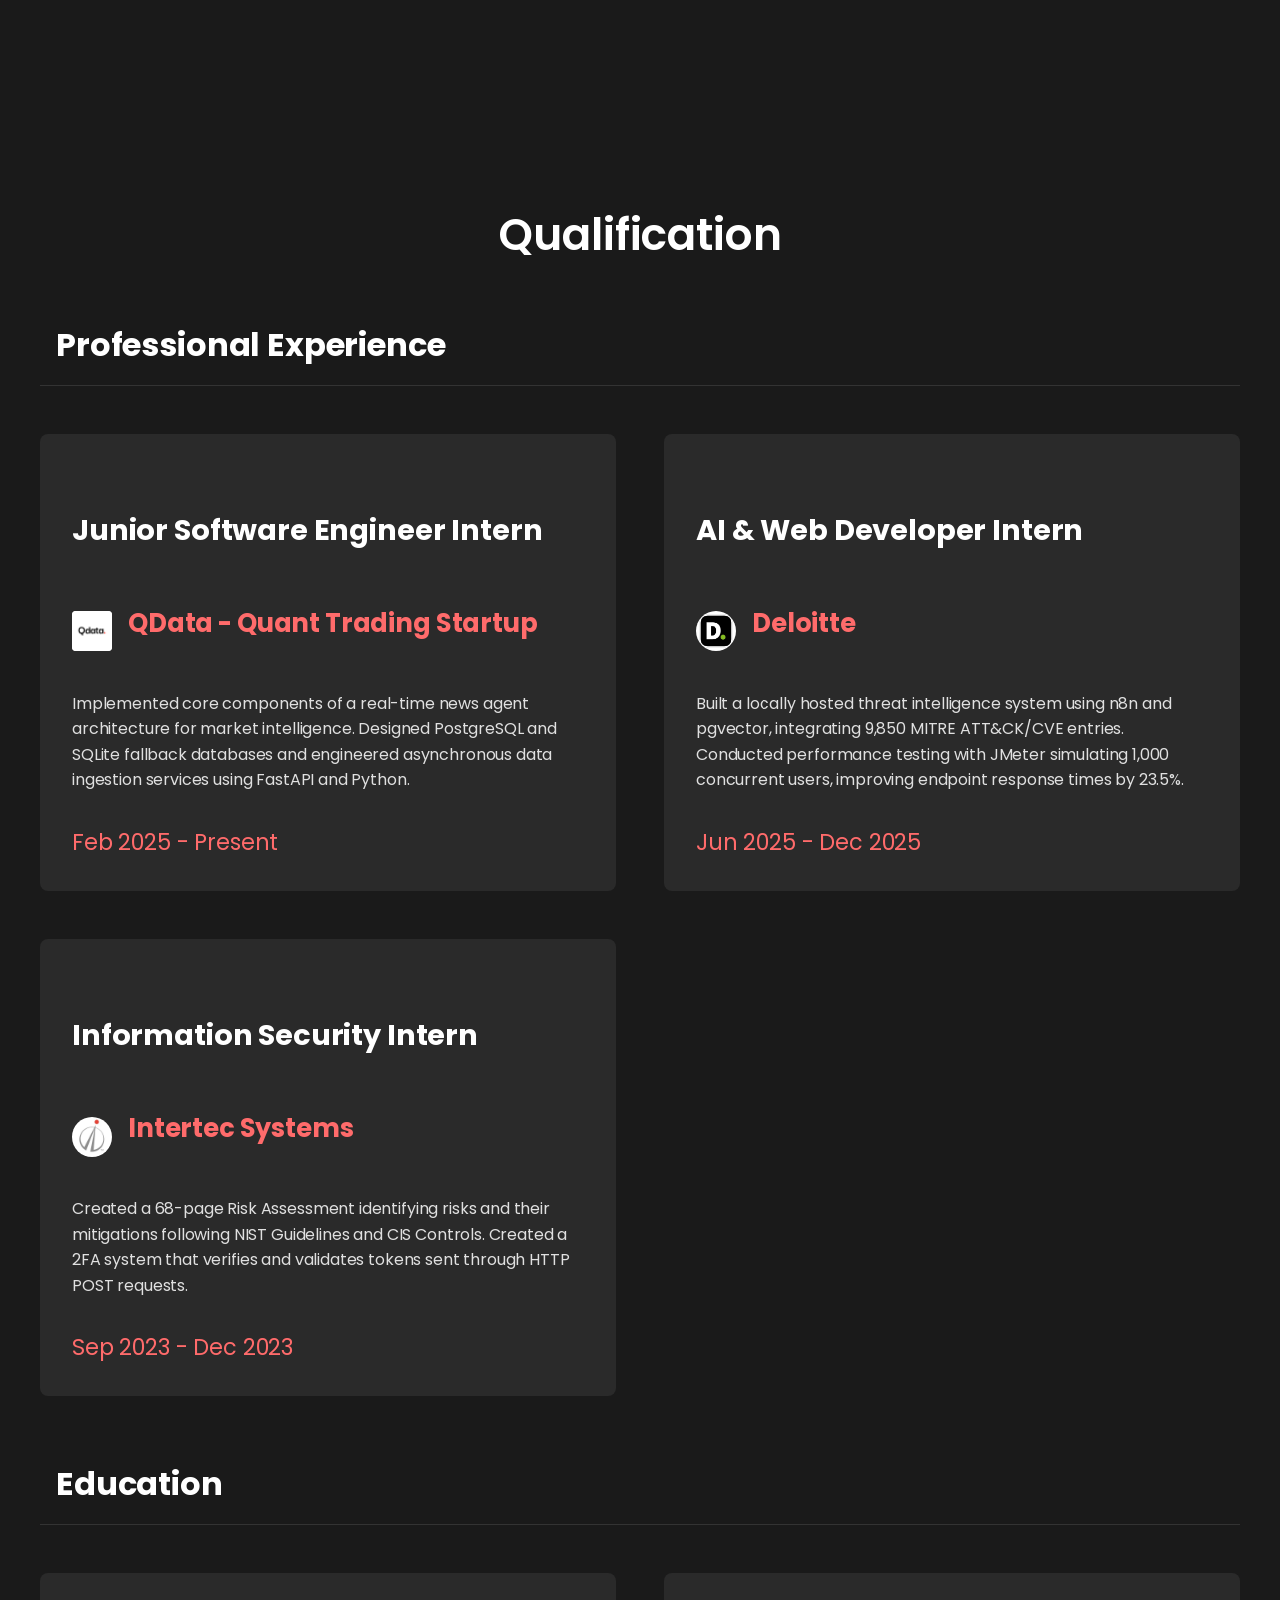
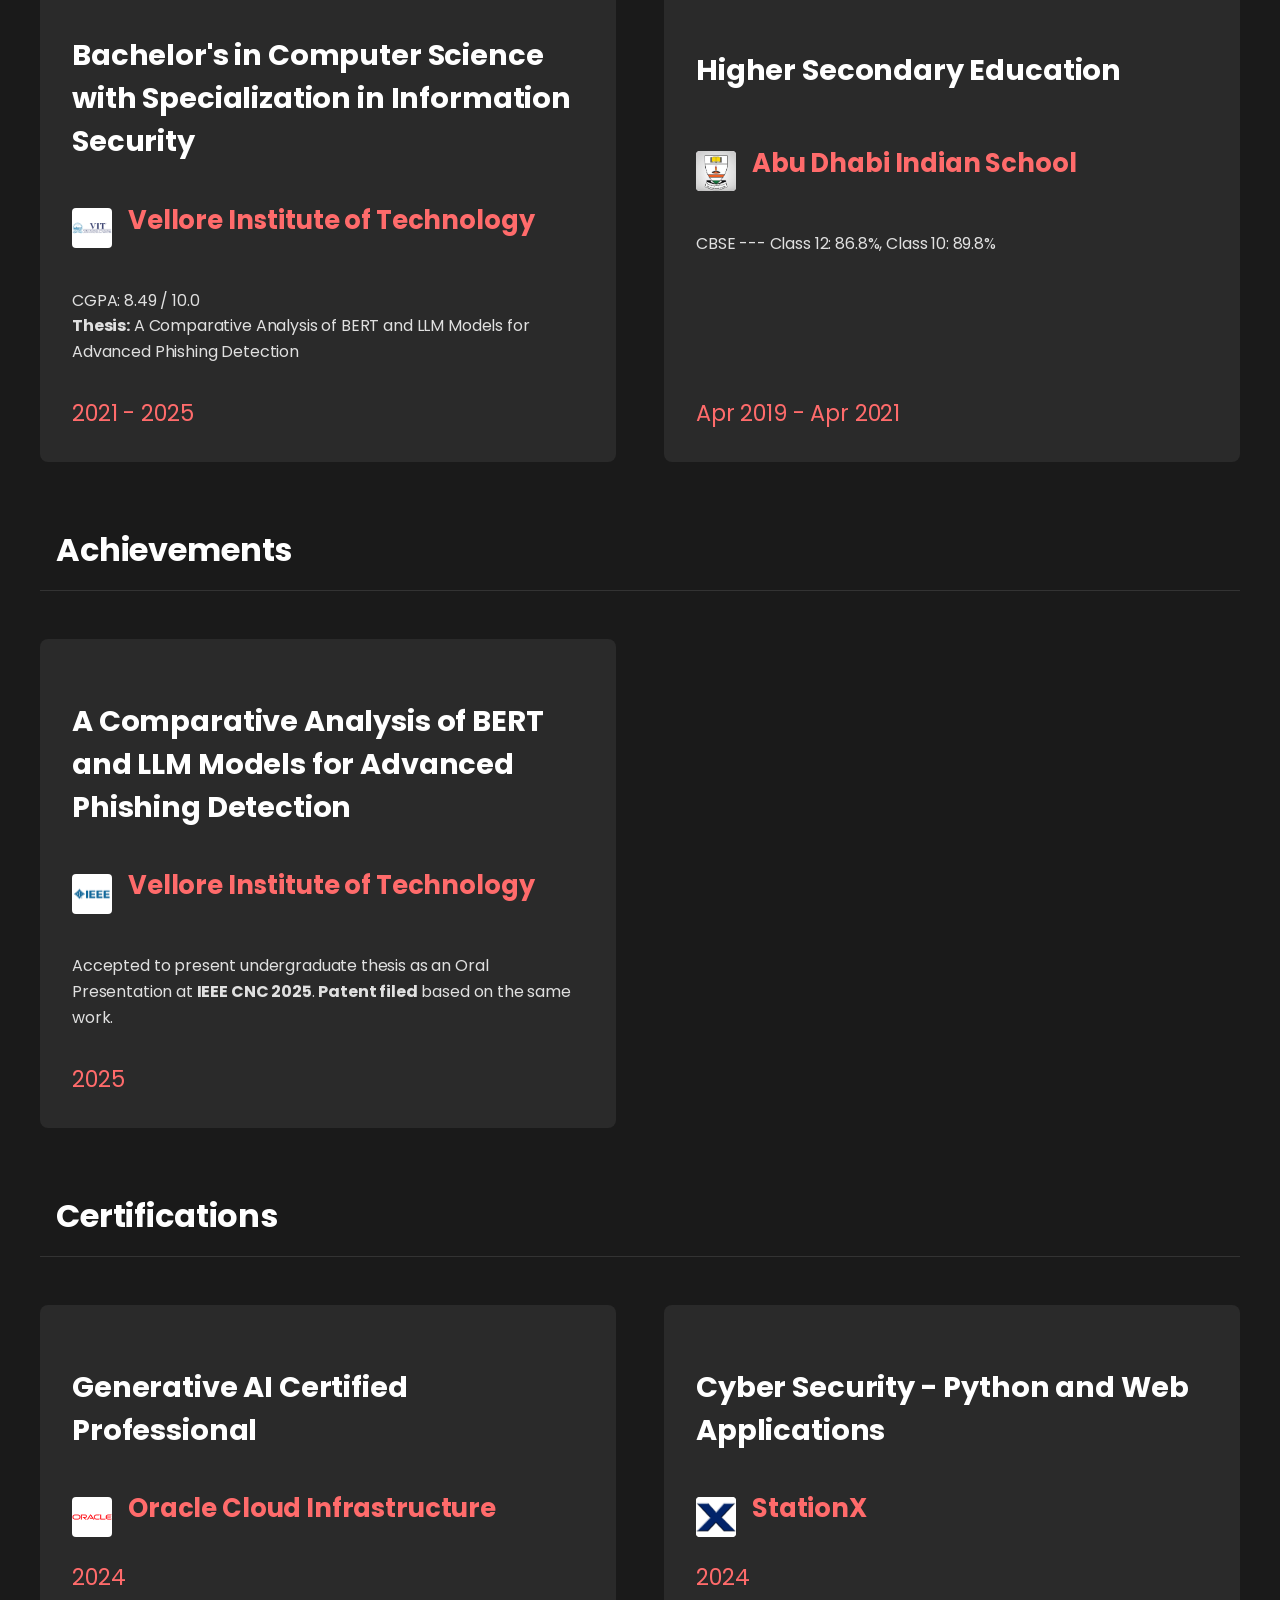
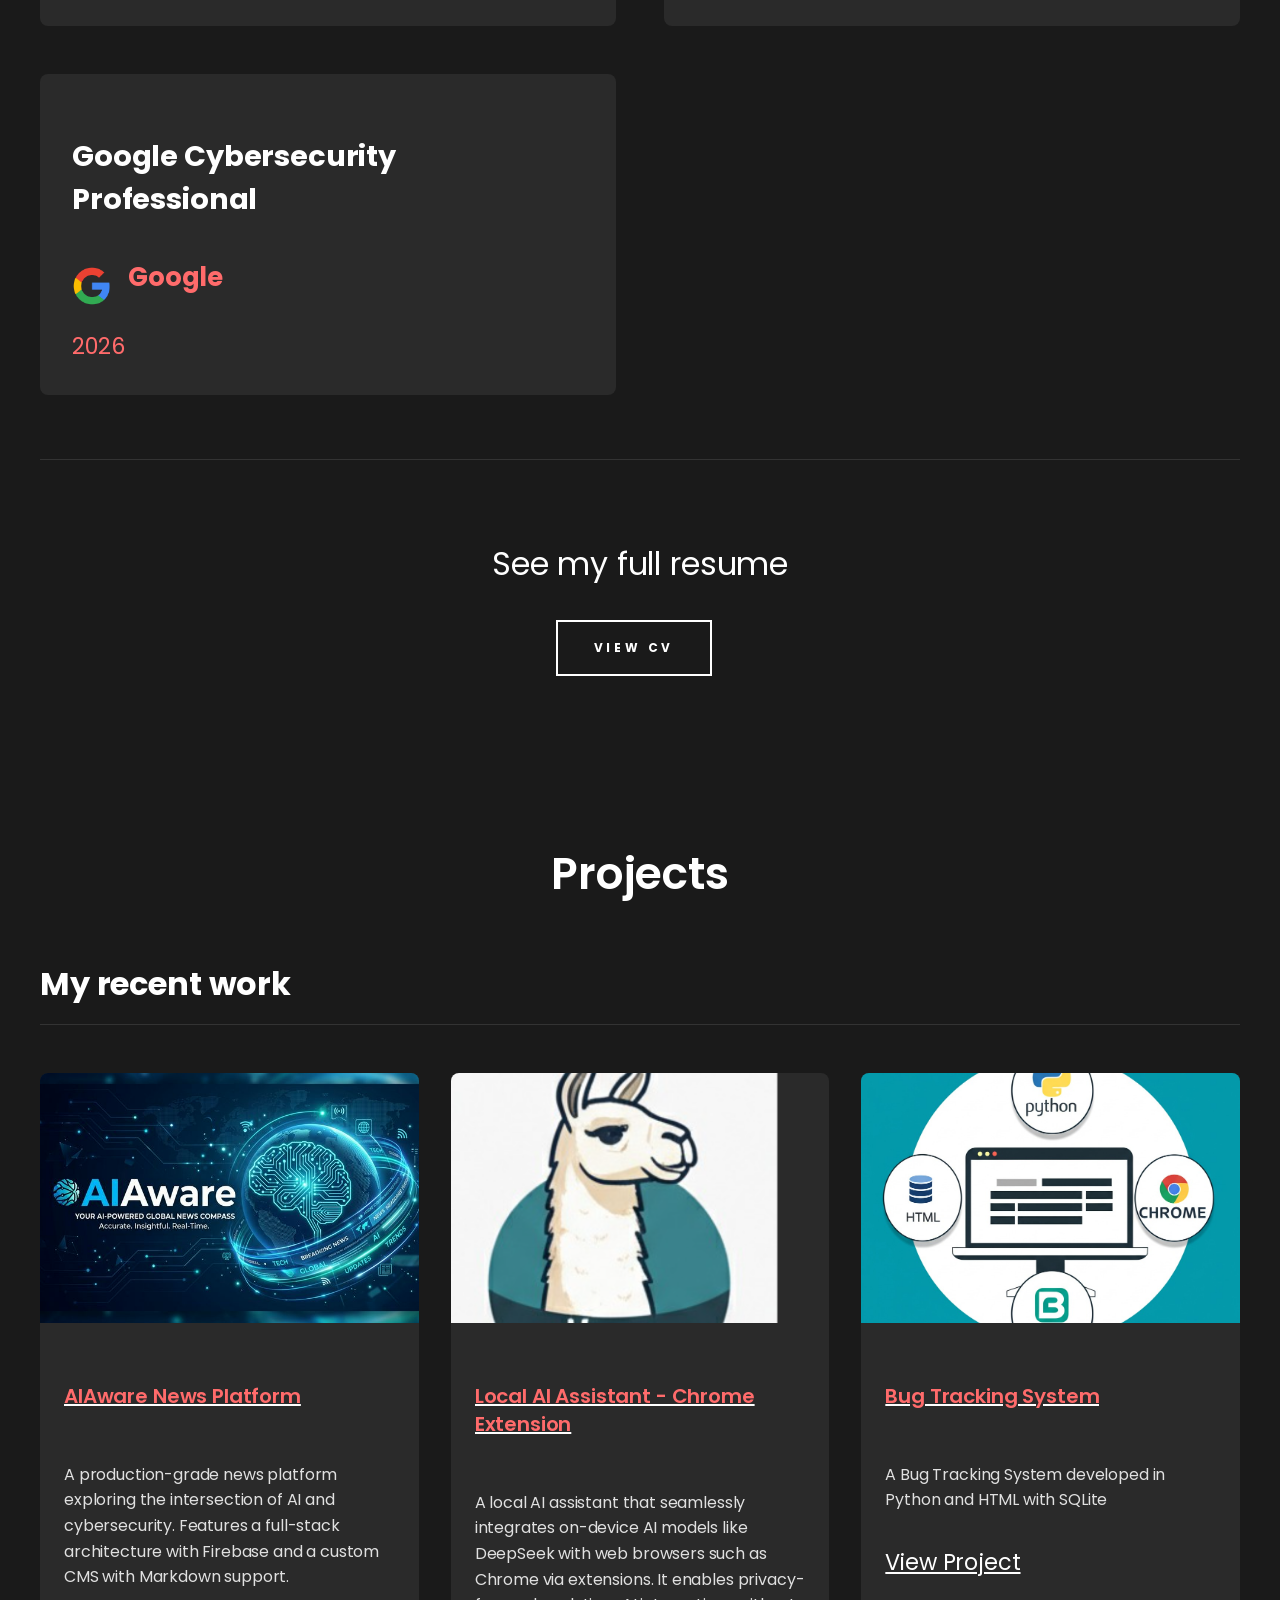
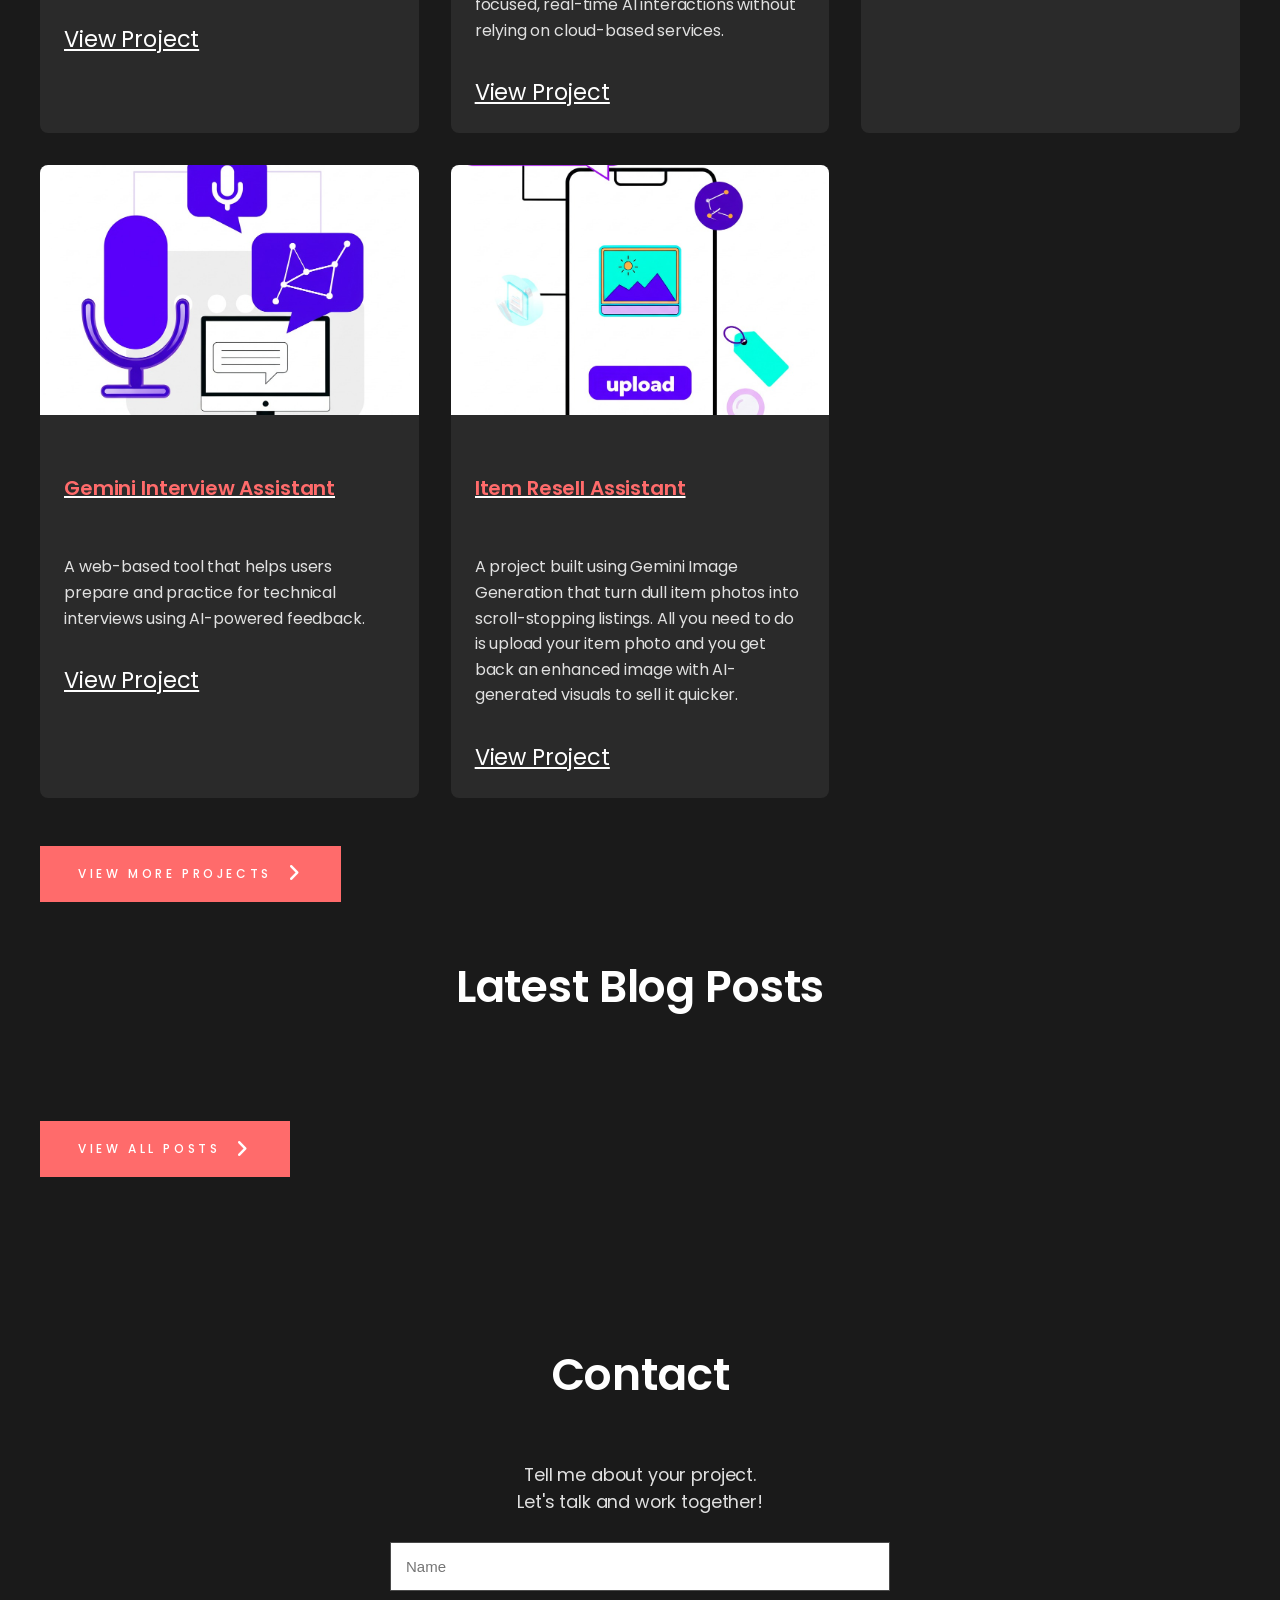
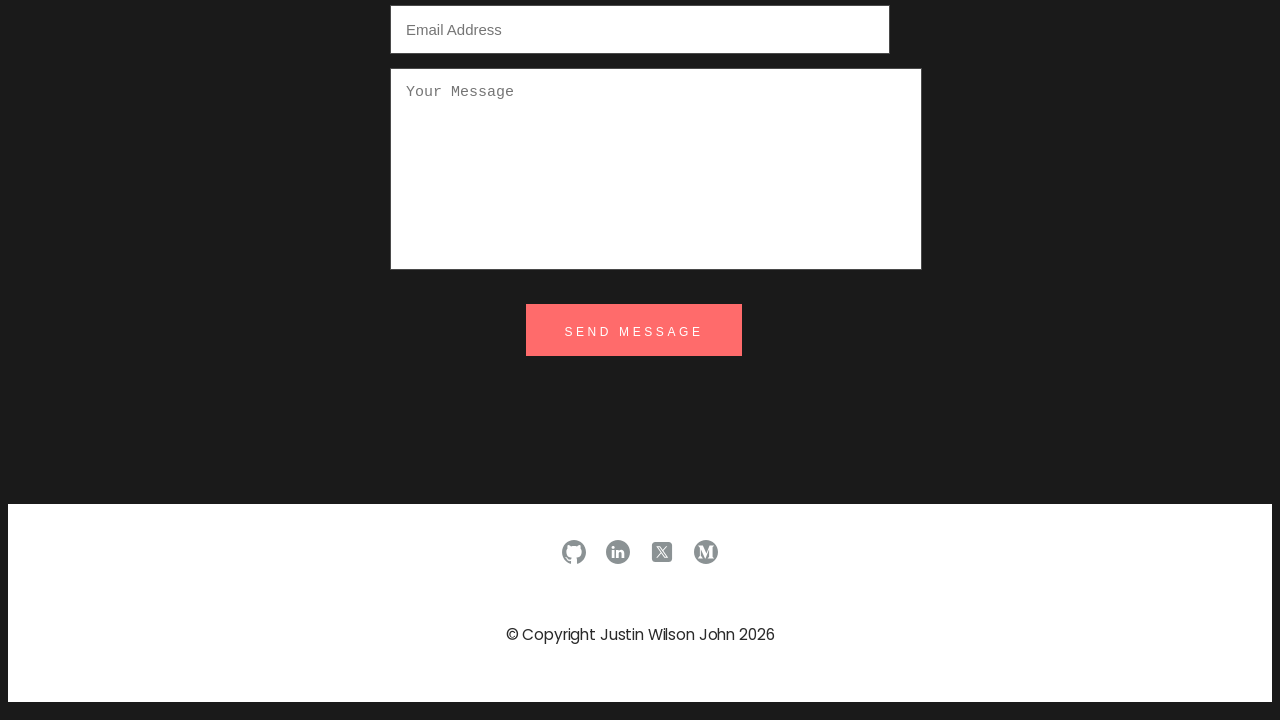
==== commit 14491d2f: "refactor: minor changes" ====
--- a/index.html
+++ b/index.html
@@ -458,7 +458,7 @@
                 <img src="img/icons/Google_logo.png" alt="Google Logo" class="qualification__company-logo" />
                 <span class="qualification__company">Google</span>
               </h4>
-              <span class="qualification__date">2024</span>
+              <span class="qualification__date">2026</span>
             </div>
           </div>
         </div>
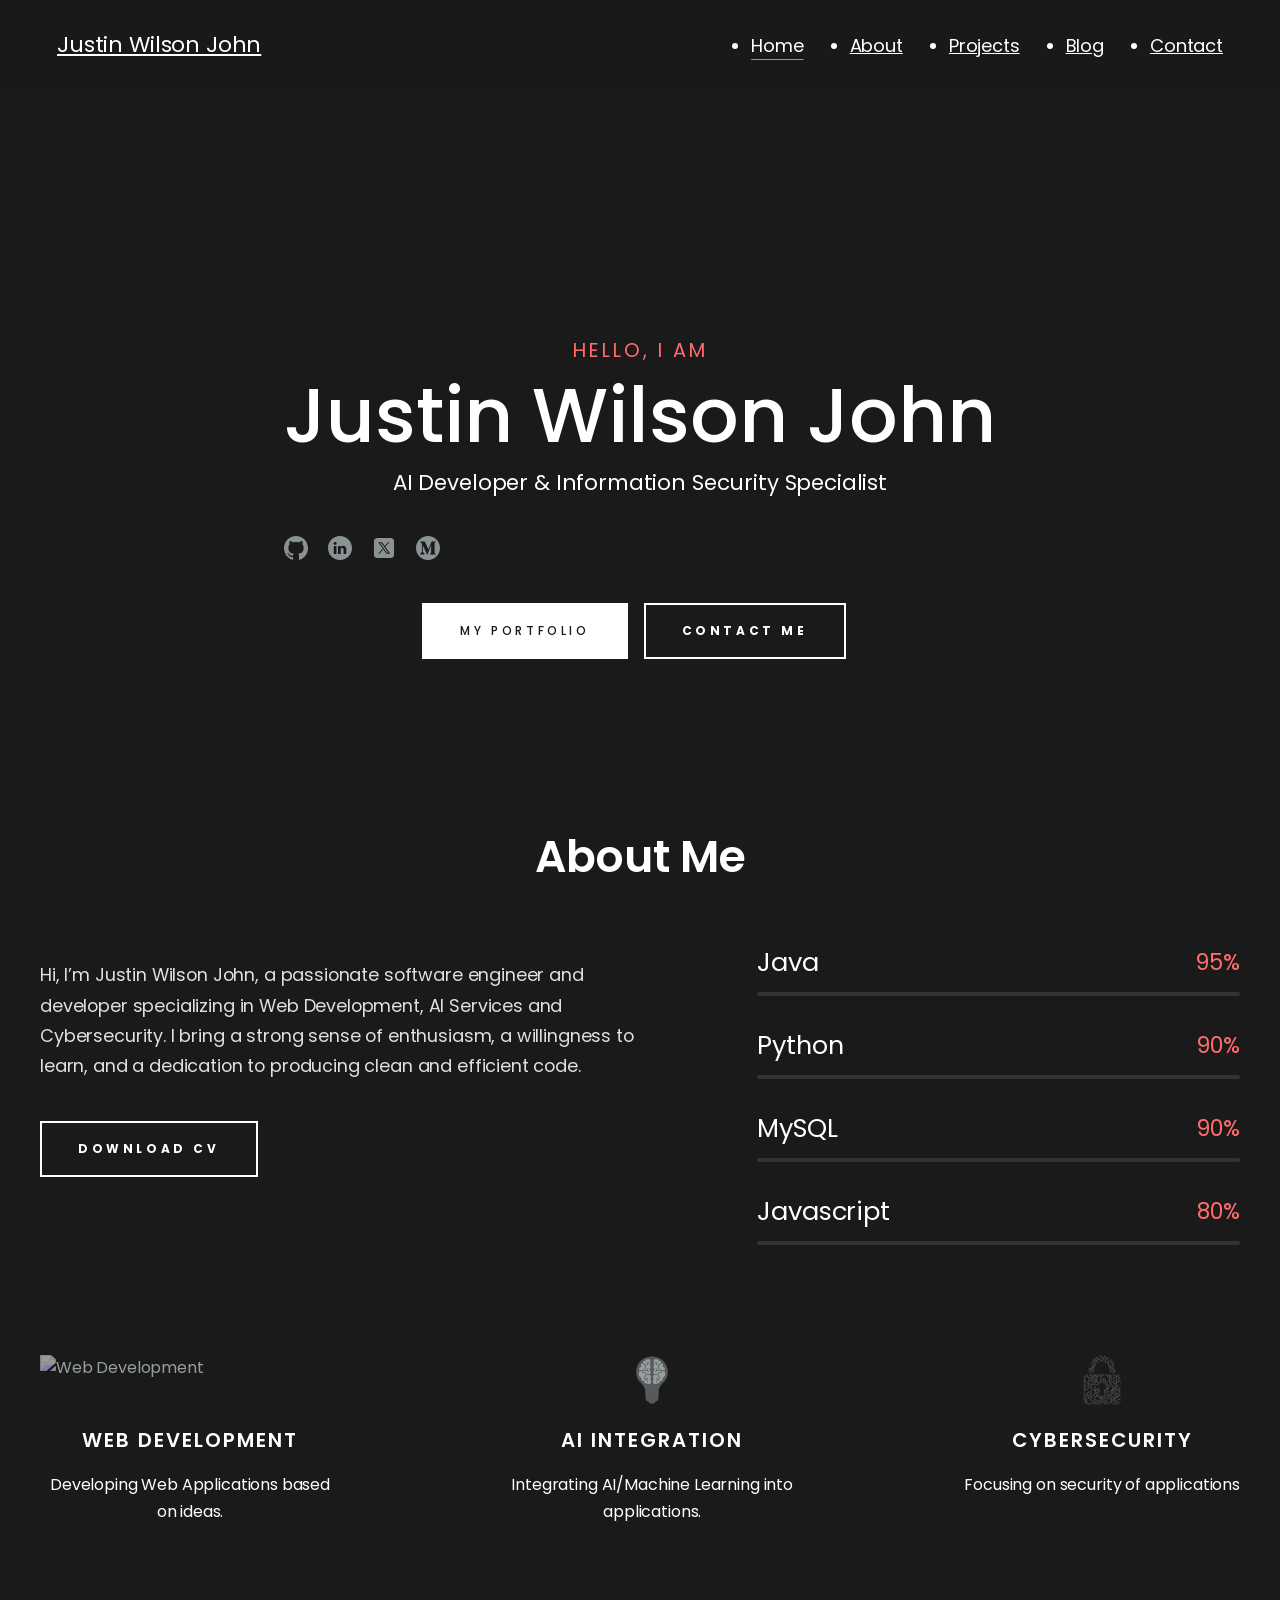
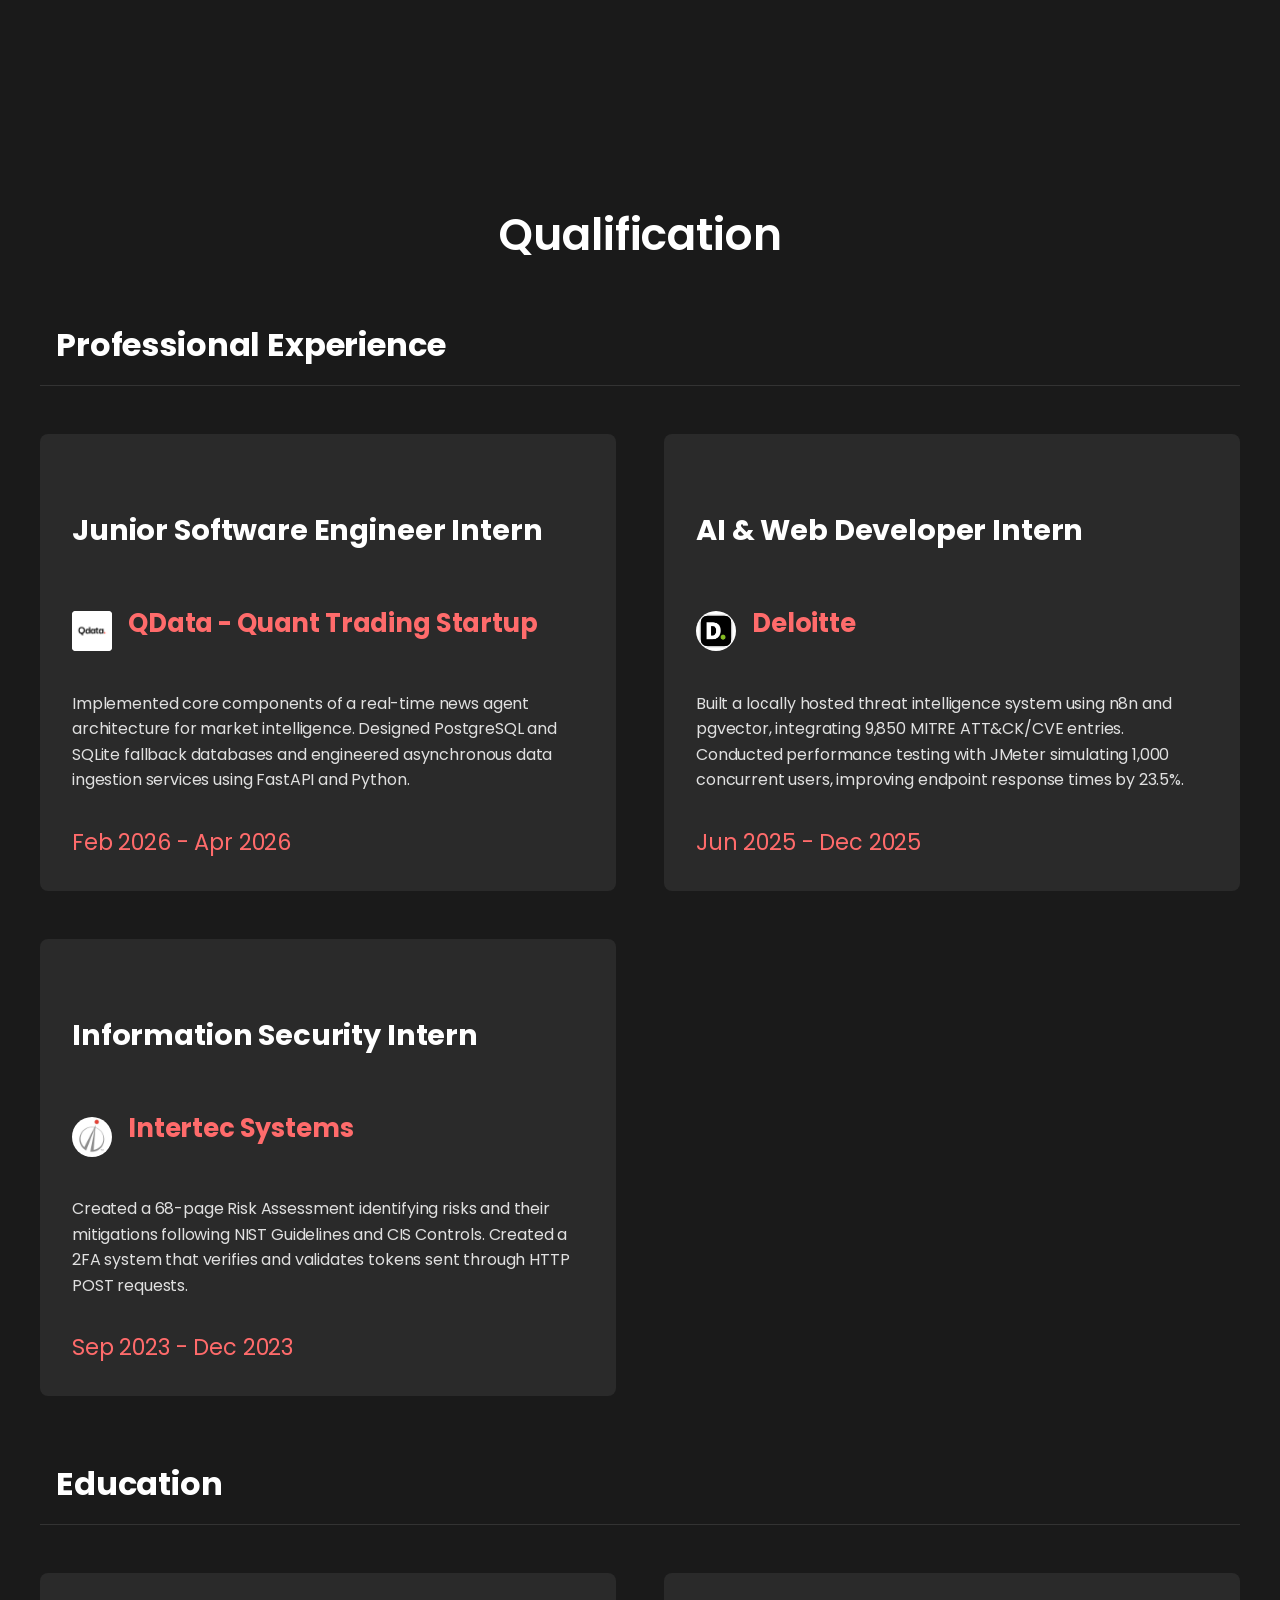
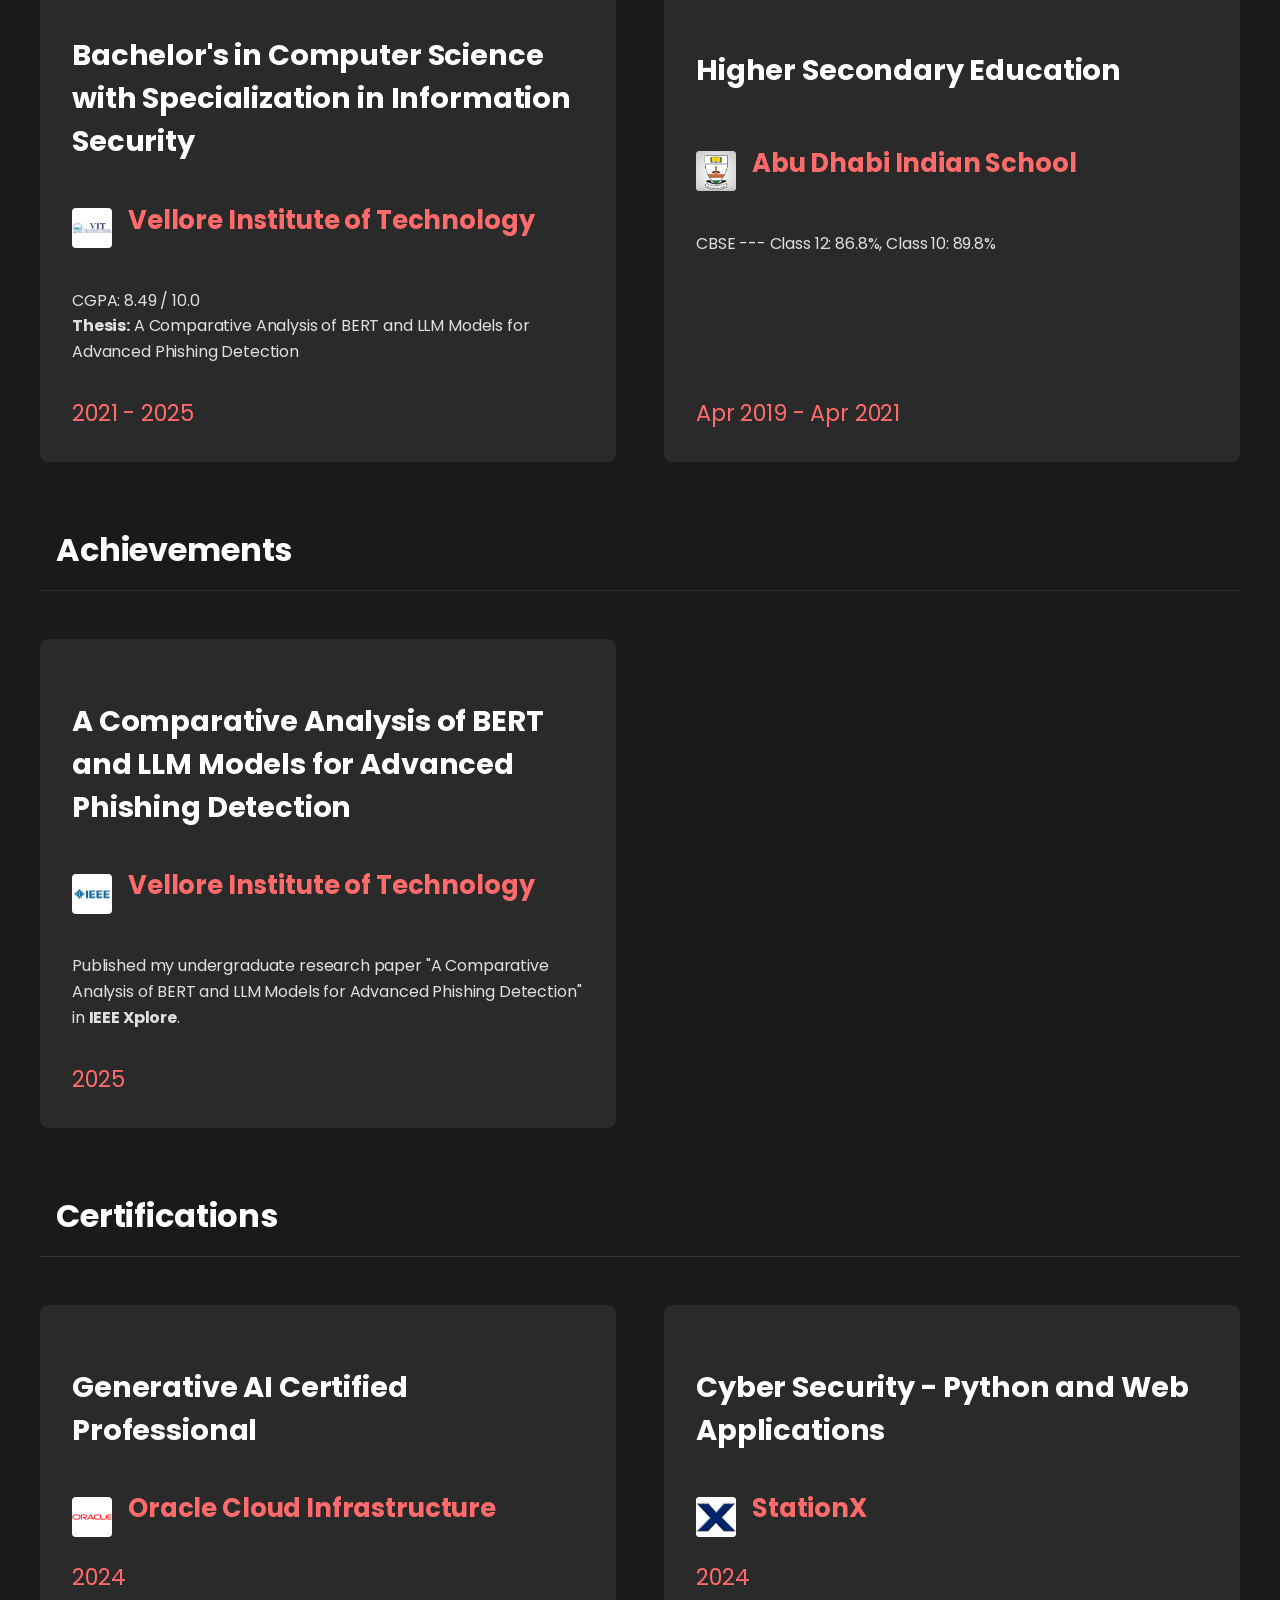
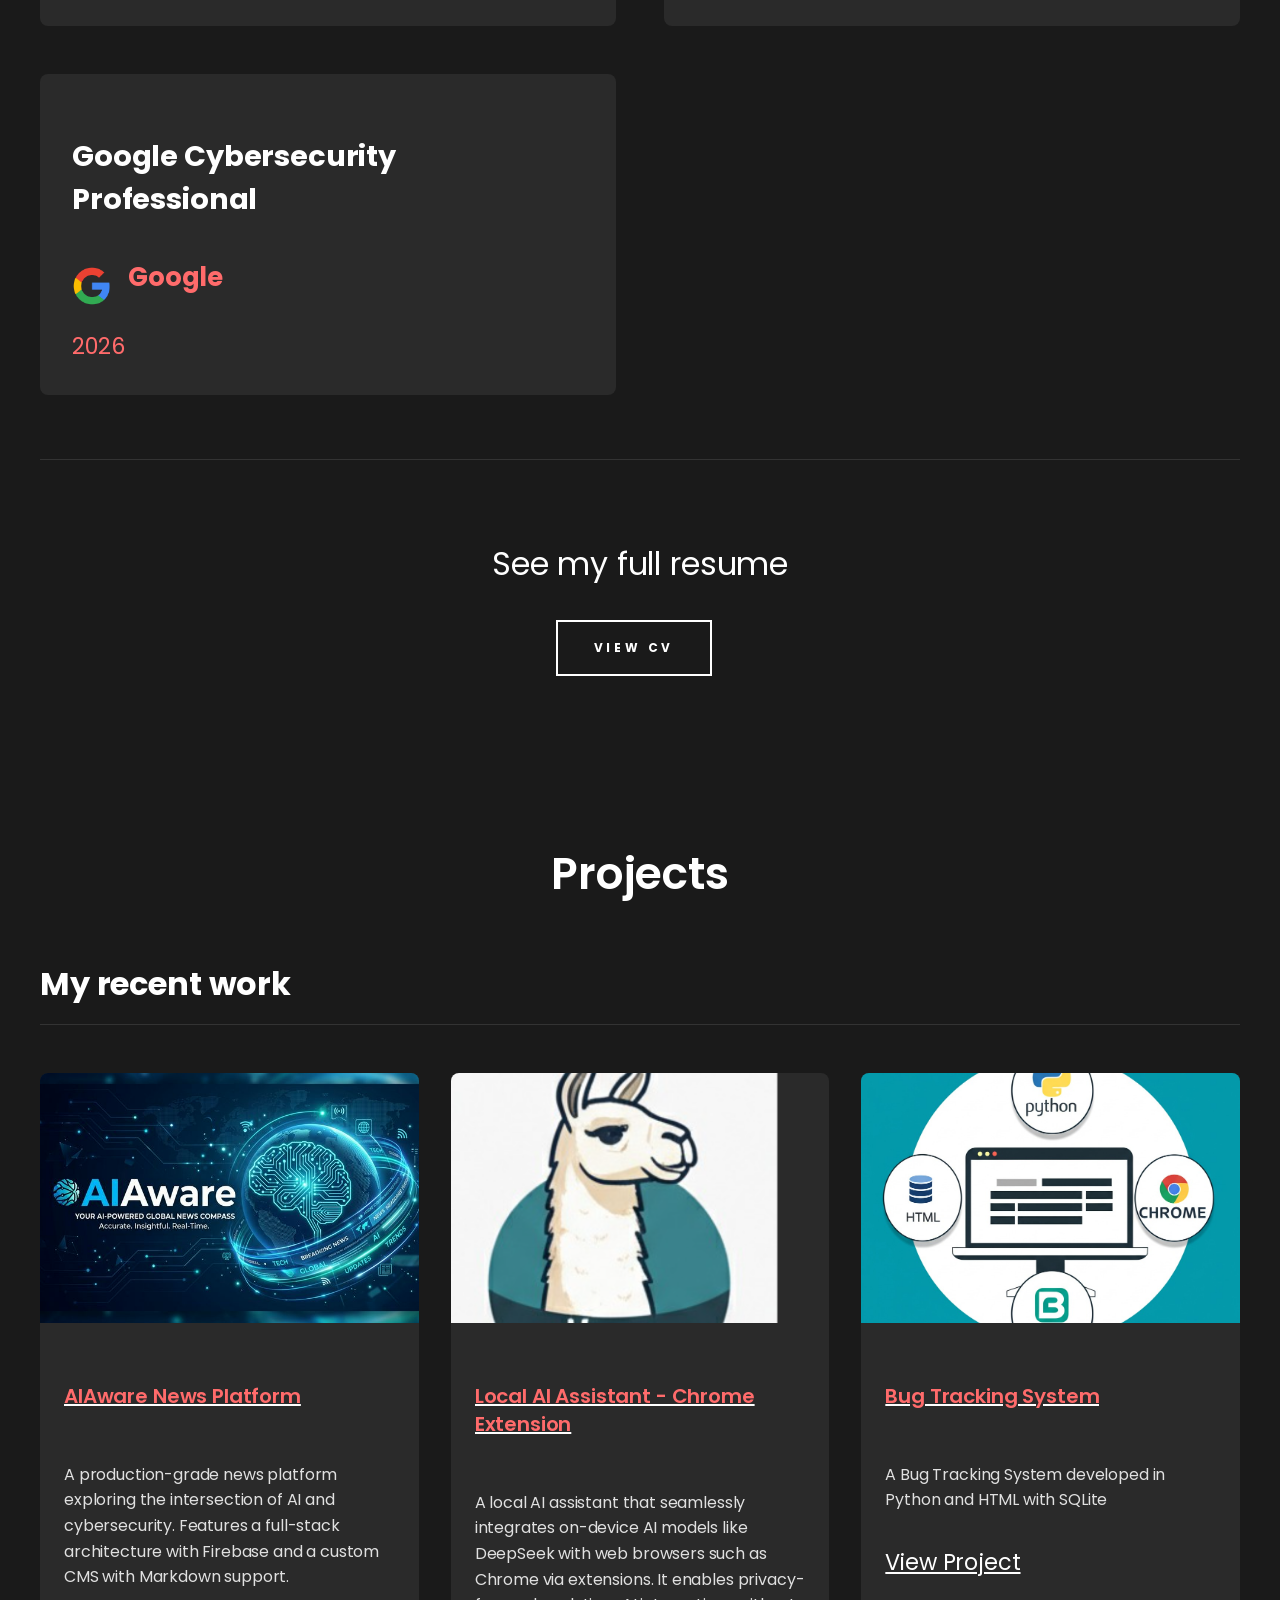
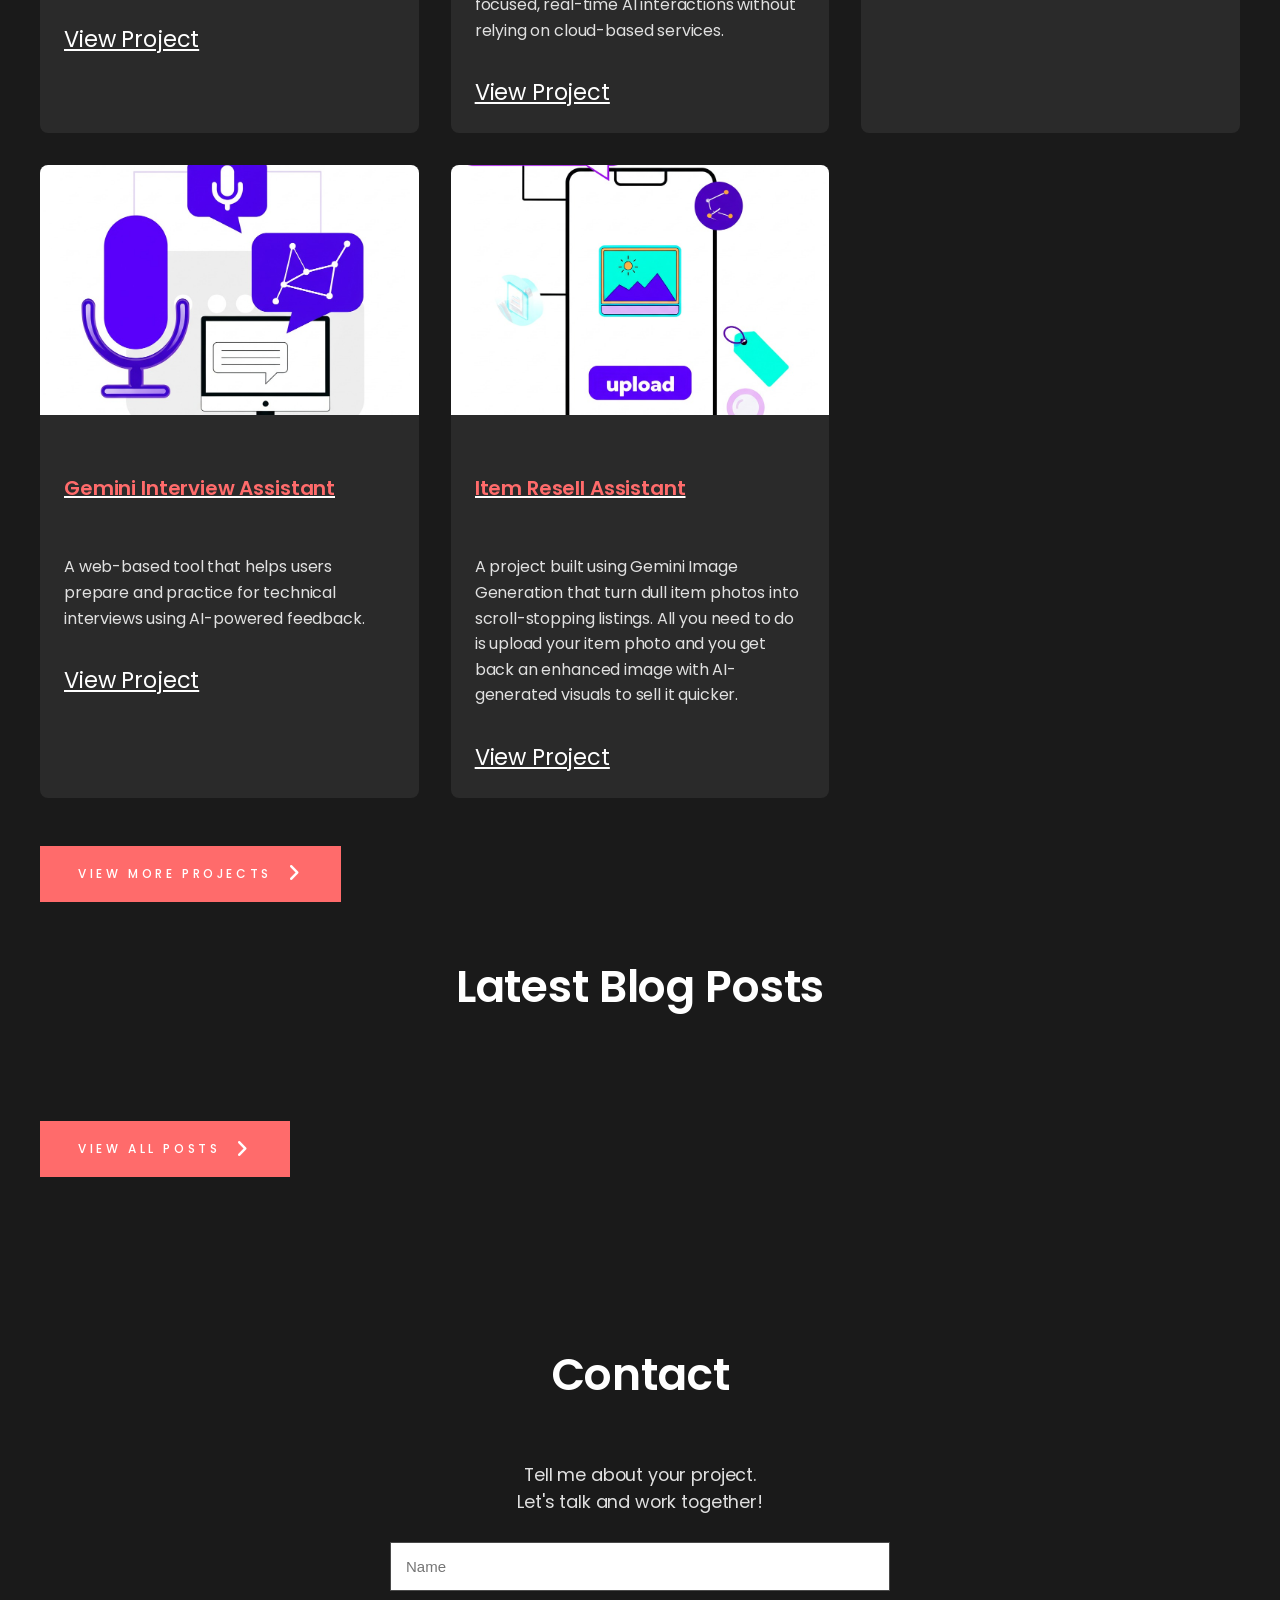
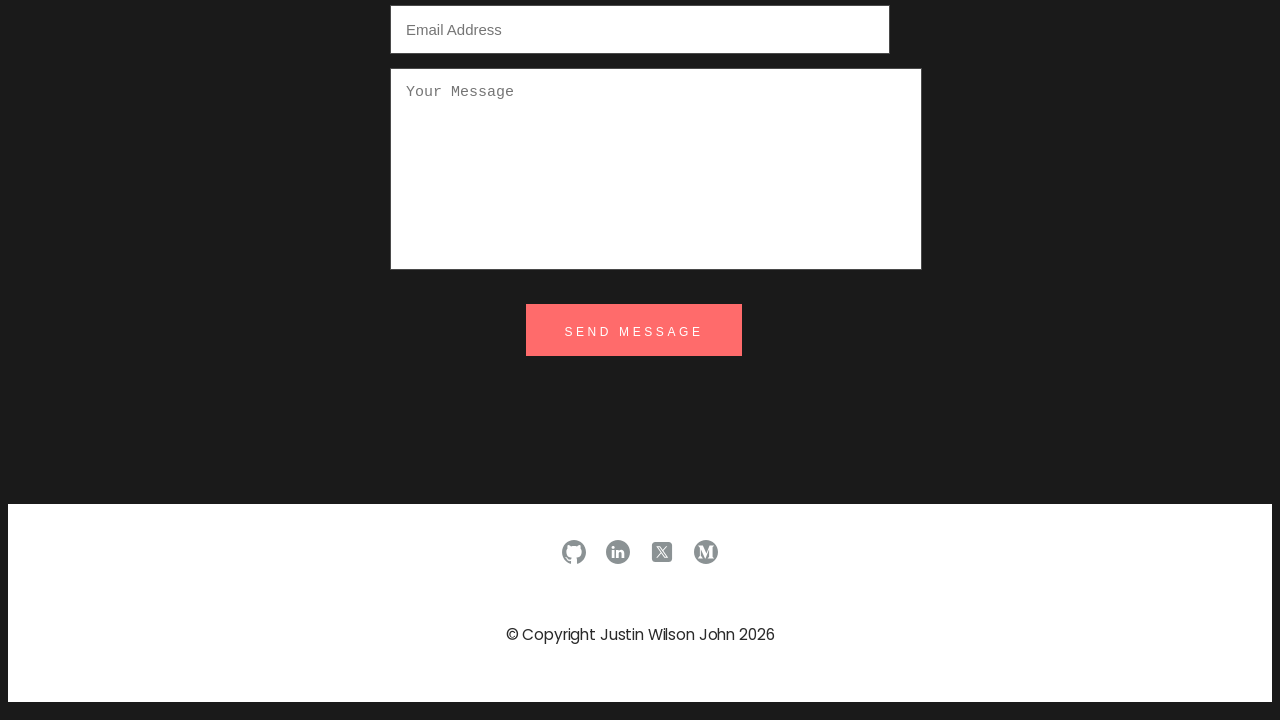
==== commit c5e5272c: "Update QData internship dates, publication details, and resume PDF" ====
--- a/index.html
+++ b/index.html
@@ -170,7 +170,7 @@
               to learn, and a dedication to producing clean and efficient code.
             </p>
             <div class="about-download-btn">
-              <a href="resume/Justin_CV_Mar.pdf" class="btn btn-white"
+              <a href="resume/Justin_CV_UAE.pdf" class="btn btn-white"
                 >Download CV</a
               >
             </div>
@@ -299,7 +299,7 @@
                 SQLite fallback databases and engineered asynchronous data
                 ingestion services using FastAPI and Python.
               </p>
-              <span class="qualification__date">Feb 2025 - Present</span>
+              <span class="qualification__date">Feb 2026 - Apr 2026</span>
             </div>
             <div
               class="qualification__item"
@@ -410,8 +410,7 @@
                 <span class="qualification__company">Vellore Institute of Technology</span>
               </h4>
               <p class="qualification__description">
-                Accepted to present undergraduate thesis as an Oral Presentation
-                at <strong>IEEE CNC 2025</strong>. <strong>Patent filed</strong> based on the same work.
+                Published my undergraduate research paper "A Comparative Analysis of BERT and LLM Models for Advanced Phishing Detection" in <strong>IEEE Xplore</strong>.
               </p>
               <span class="qualification__date">2025</span>
             </div>
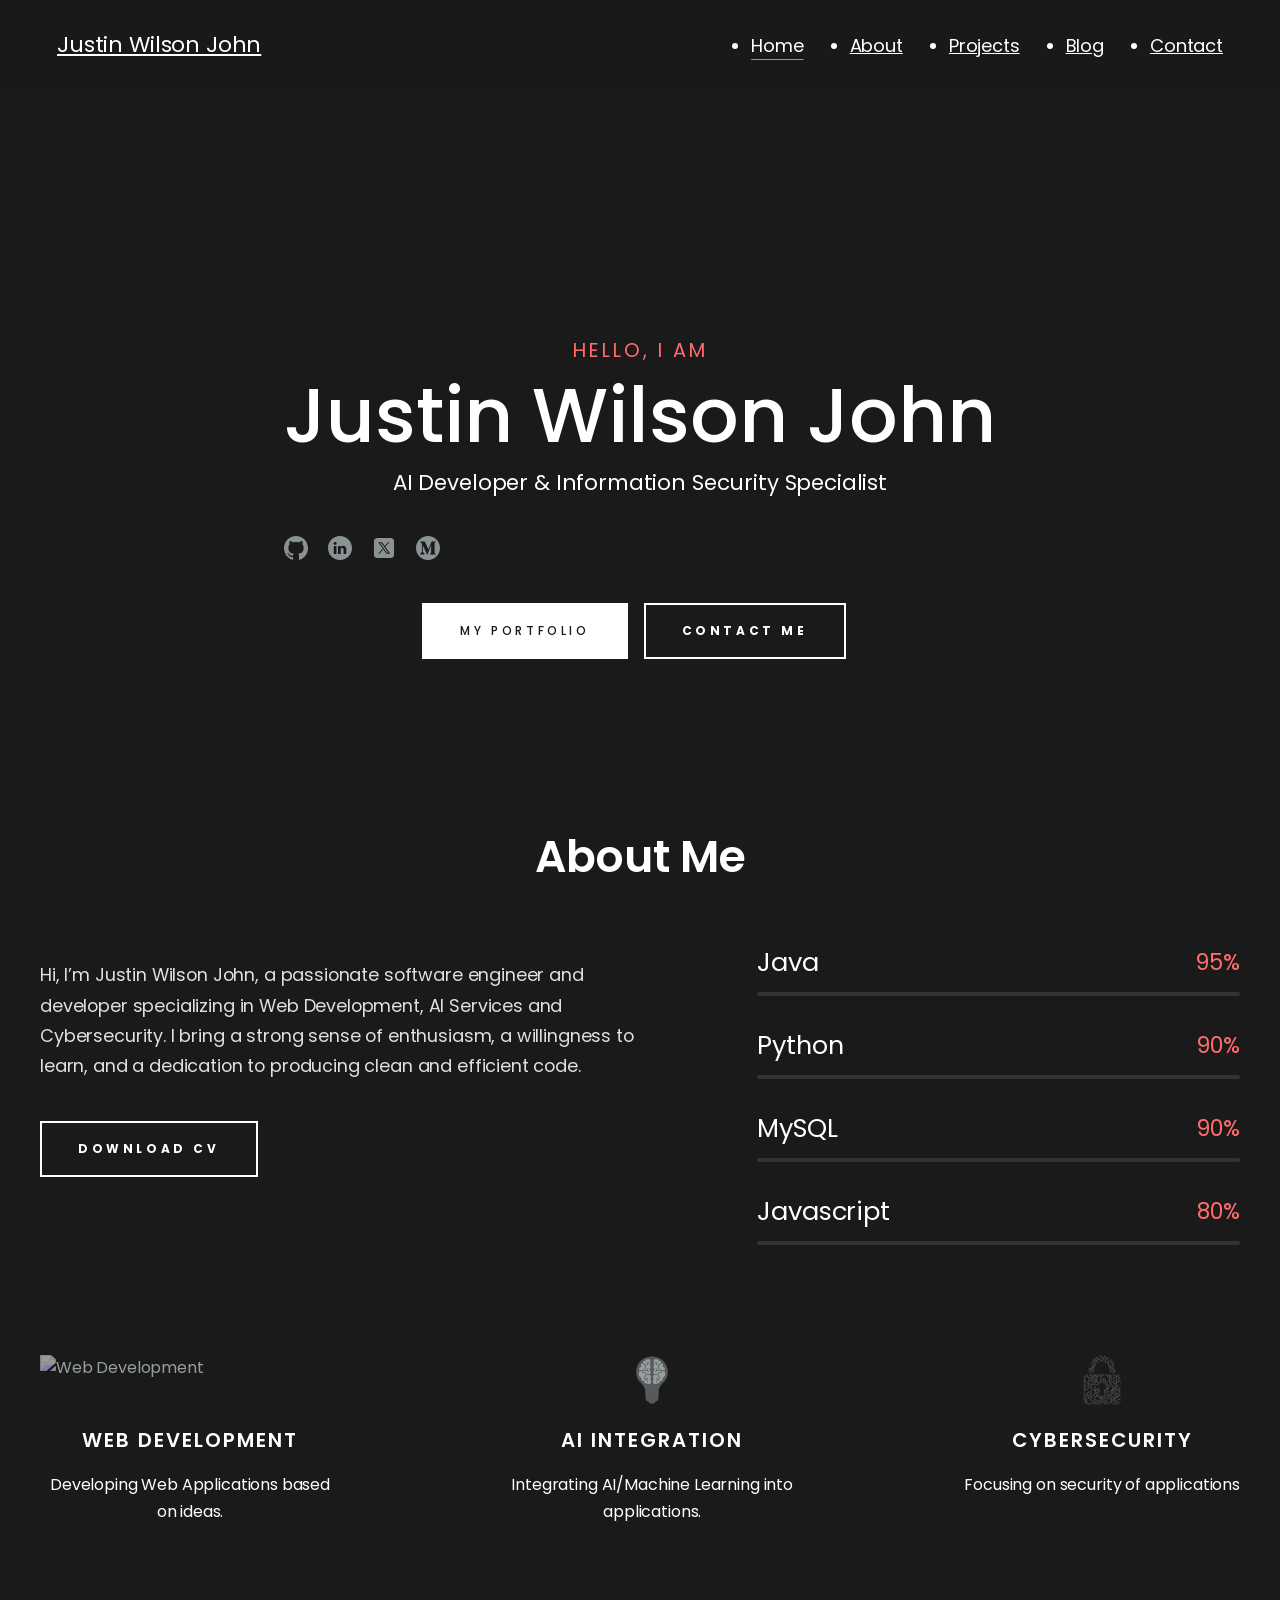
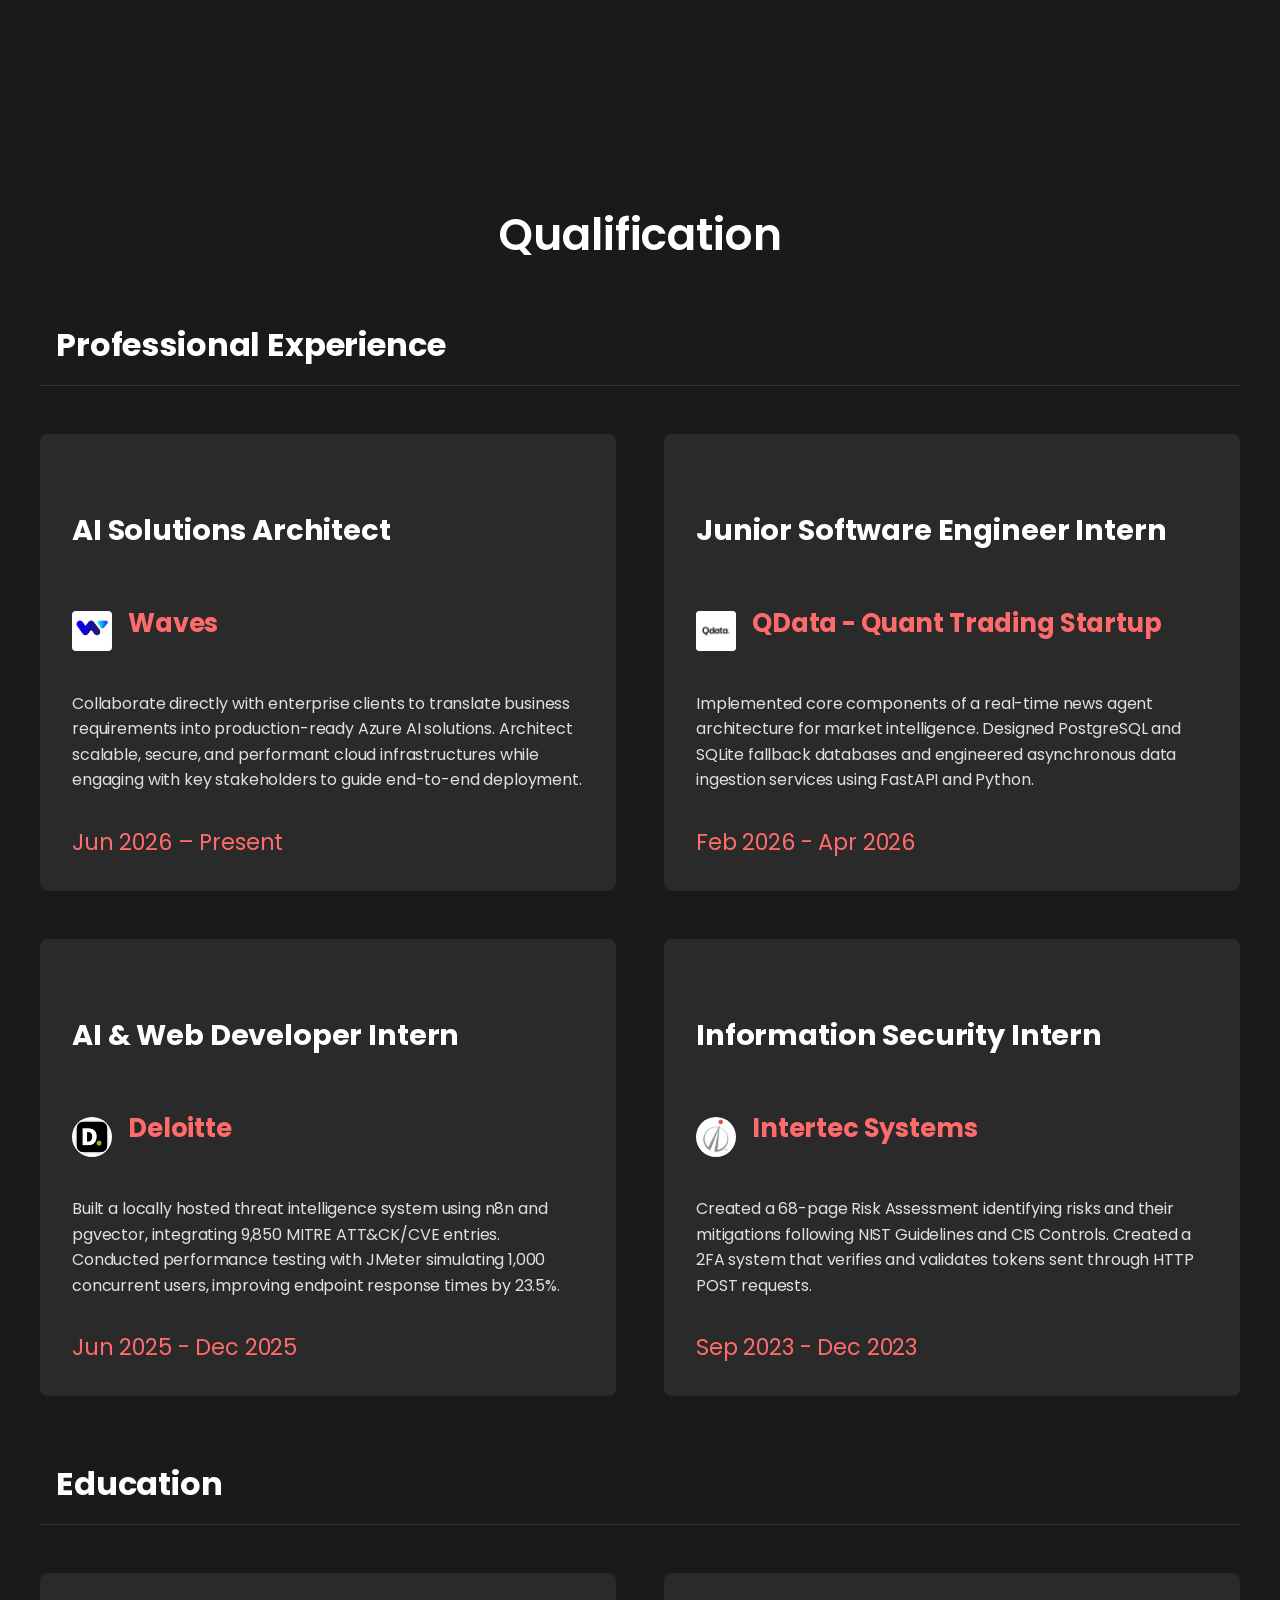
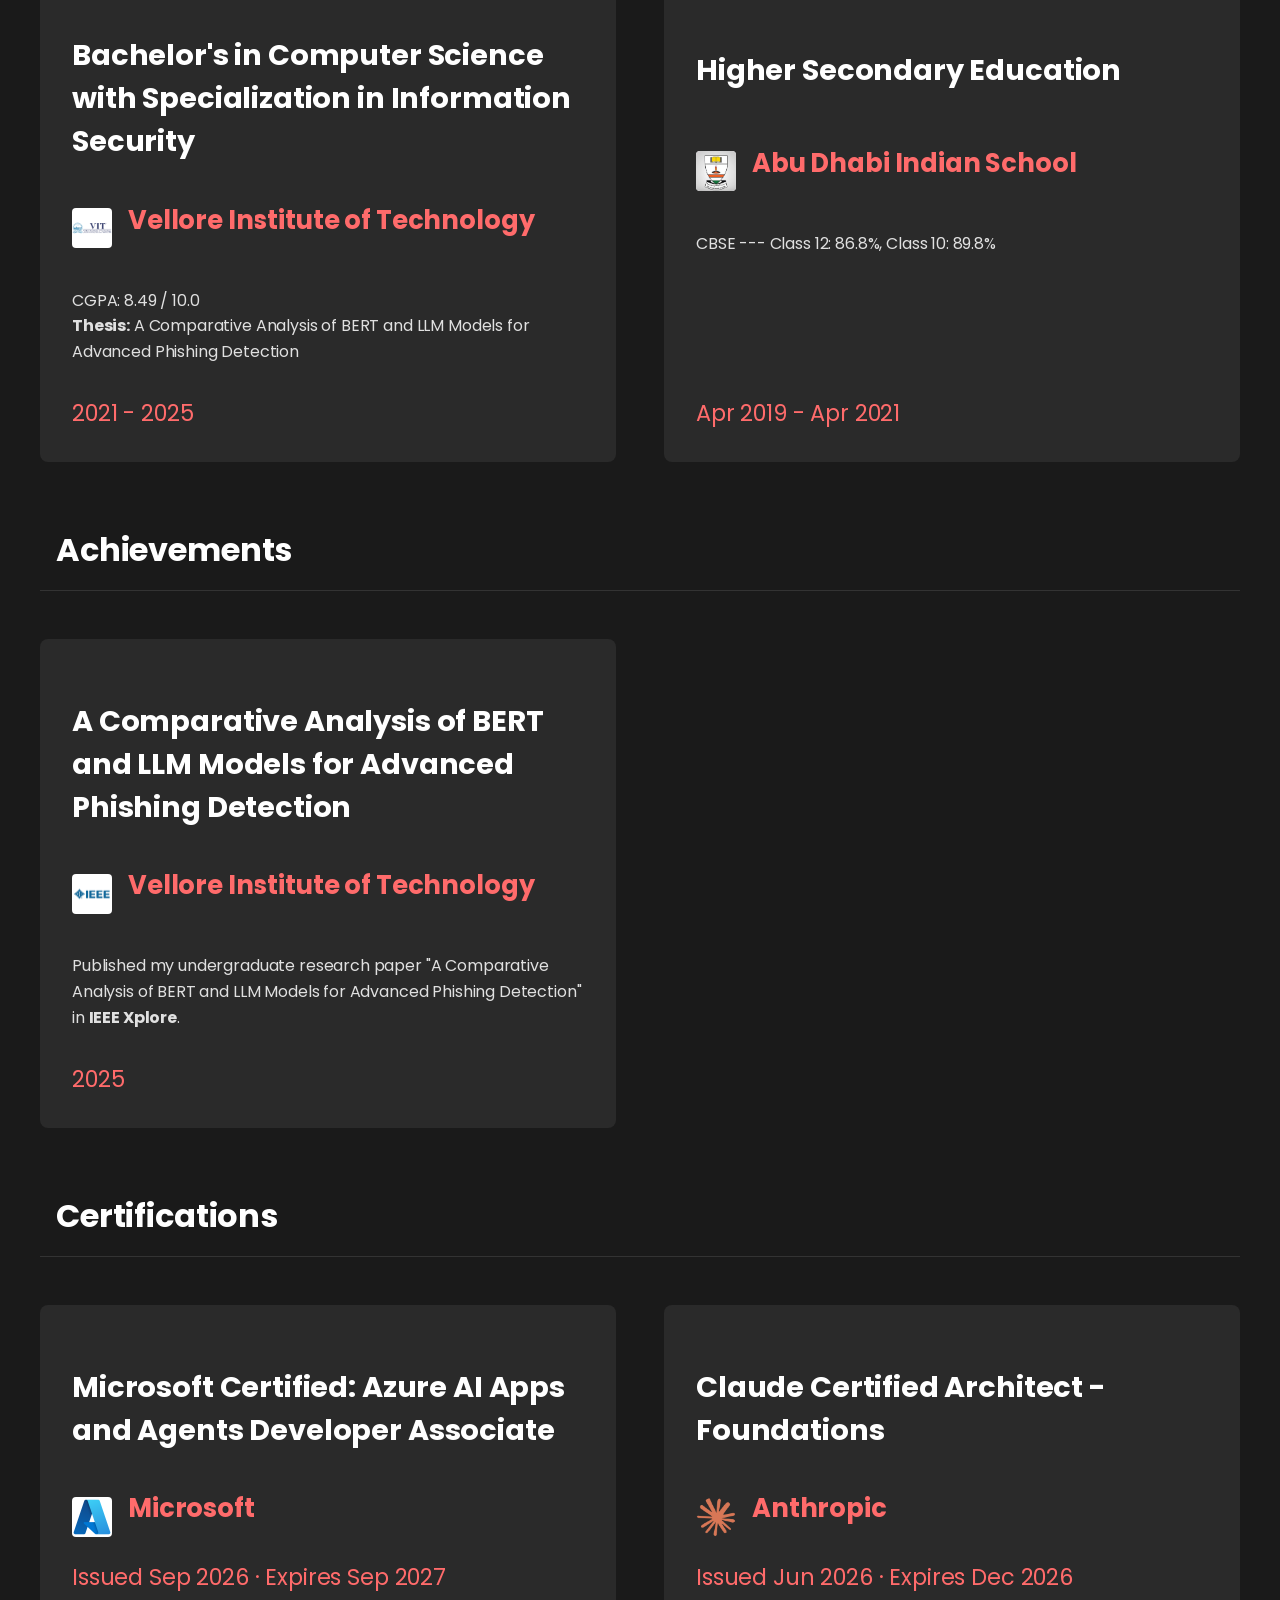
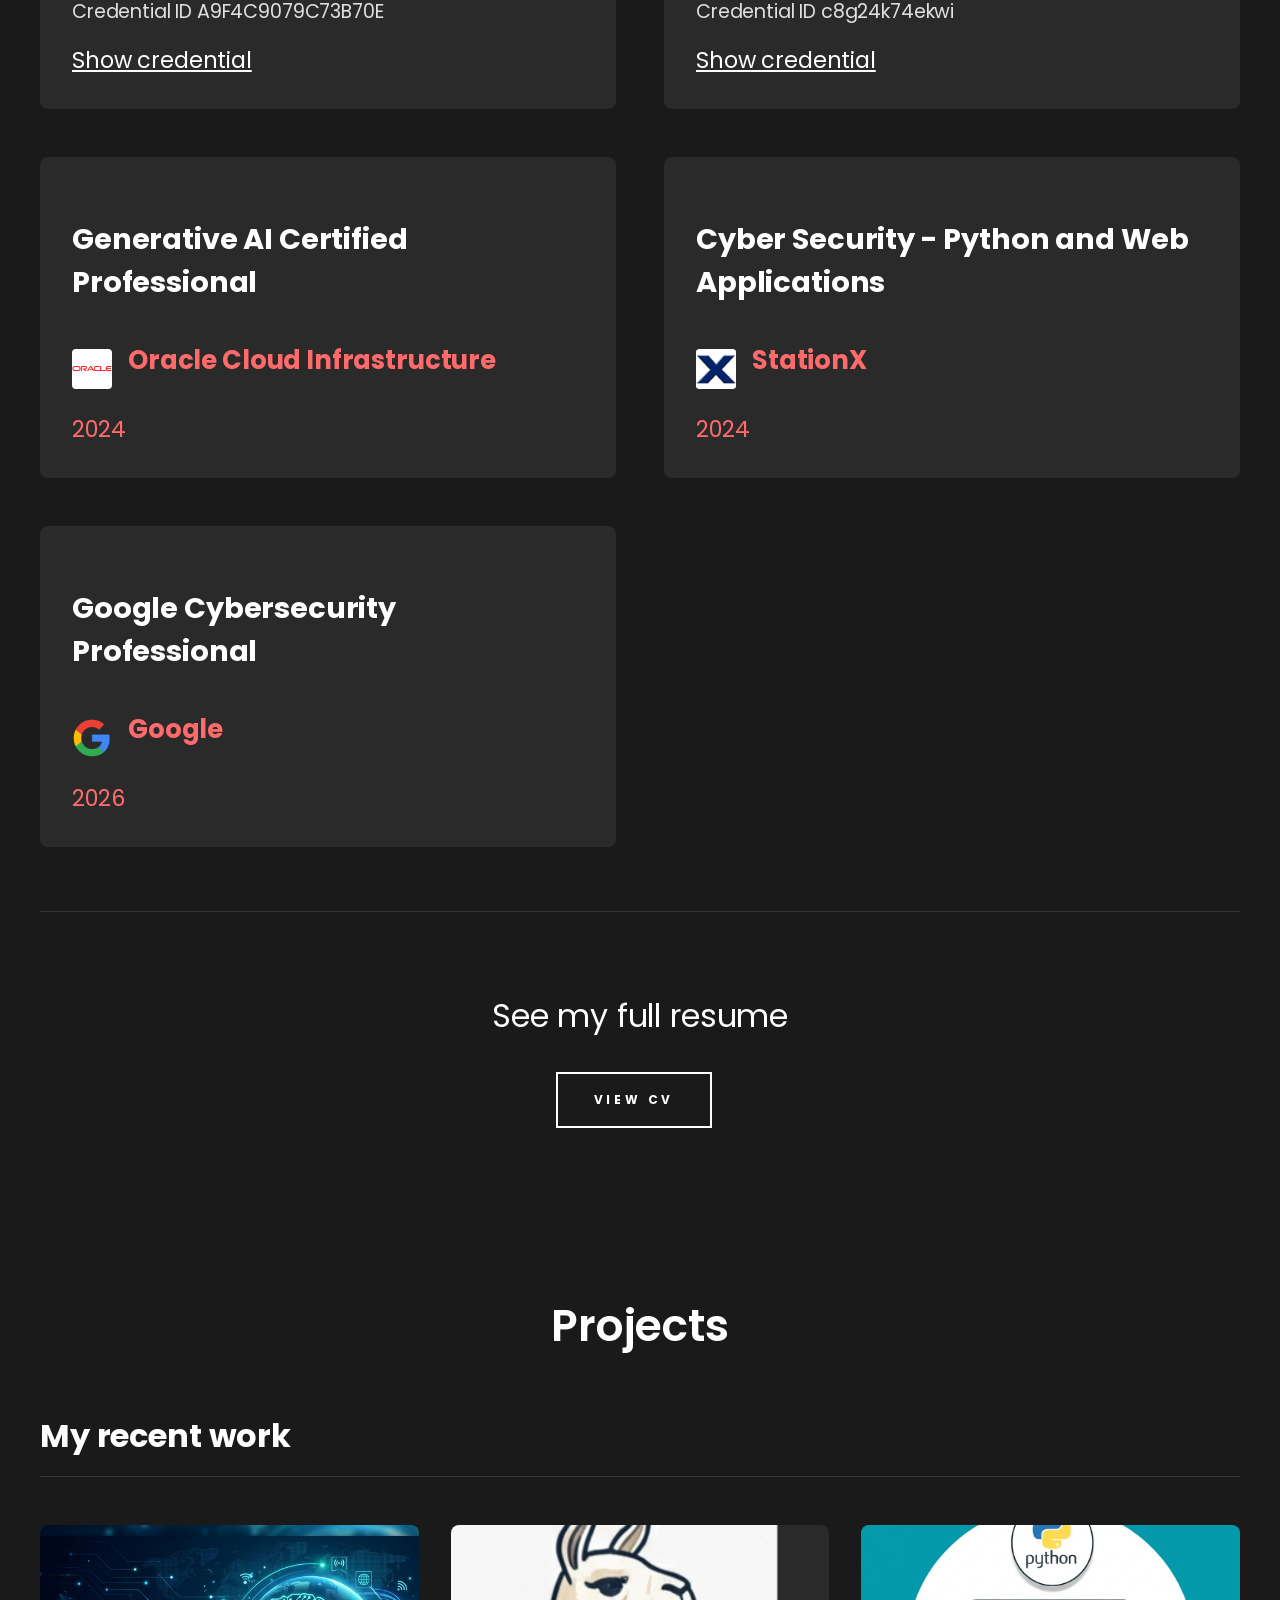
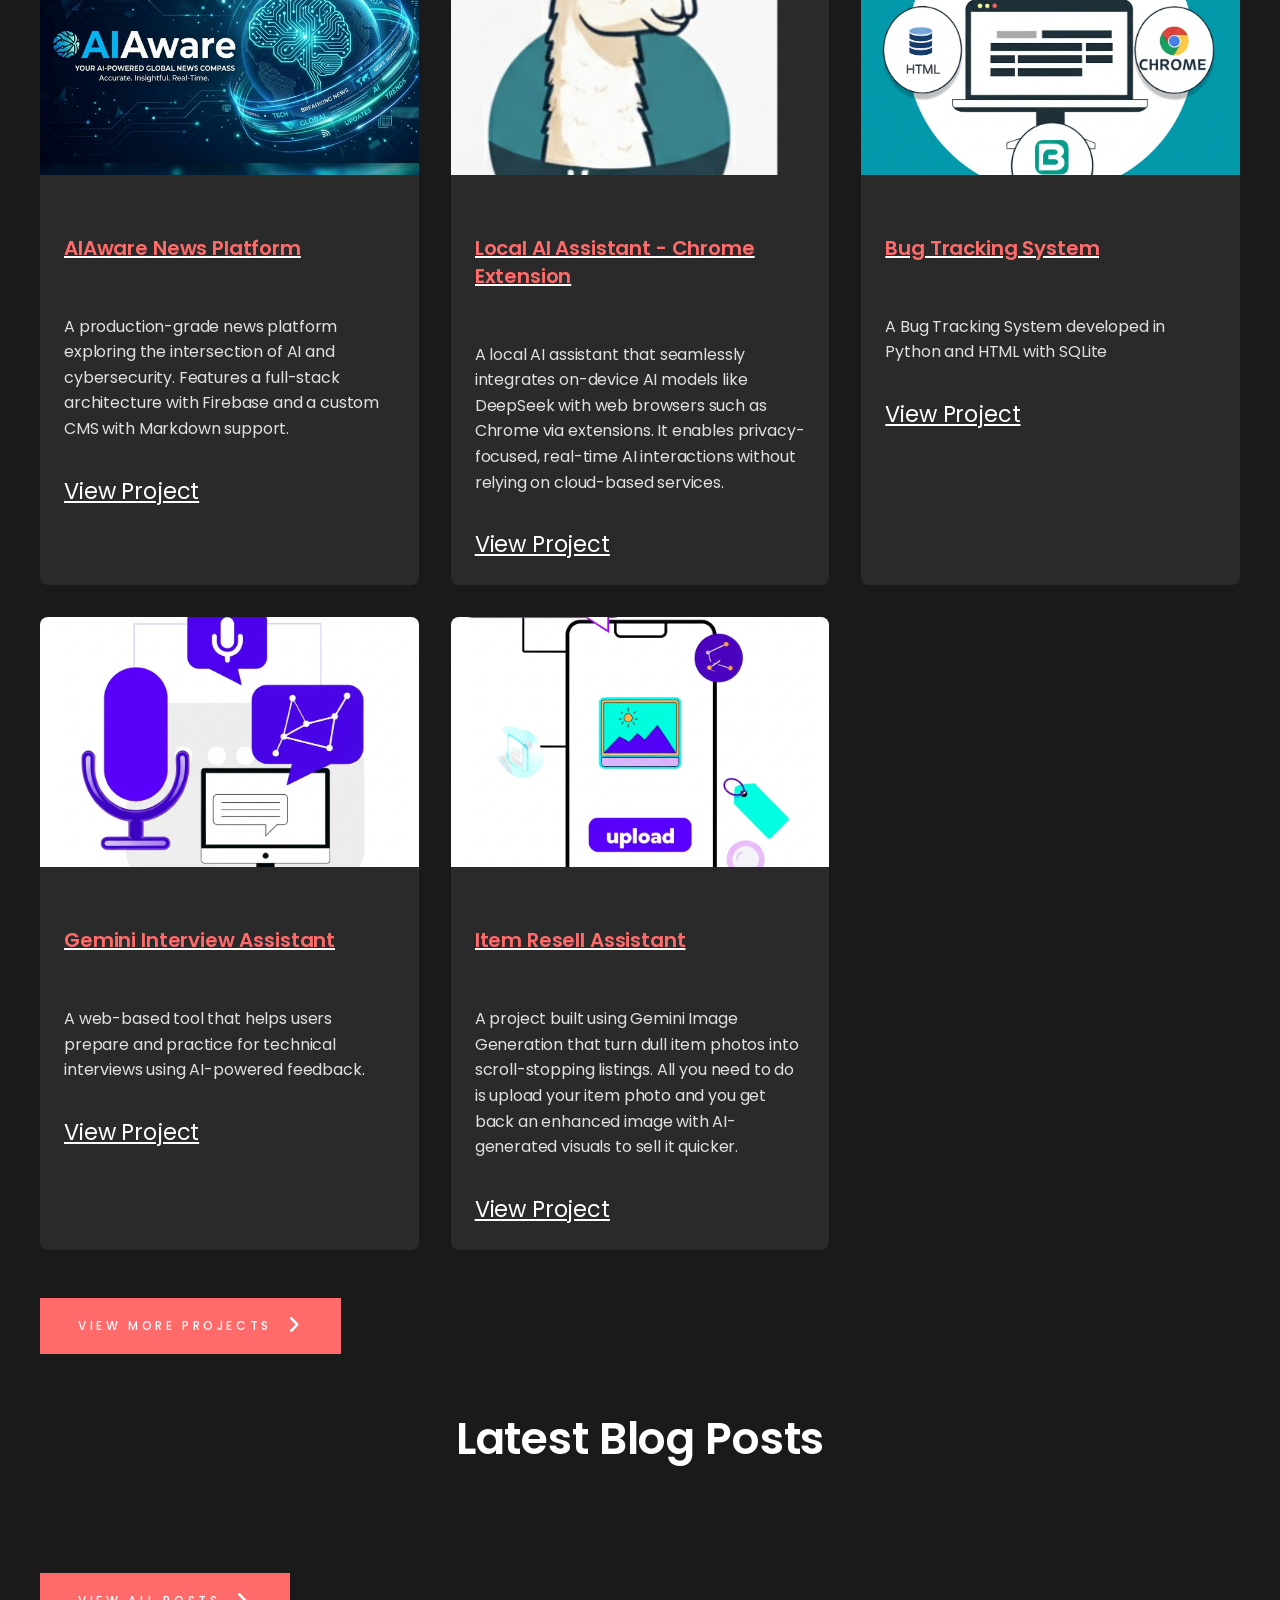
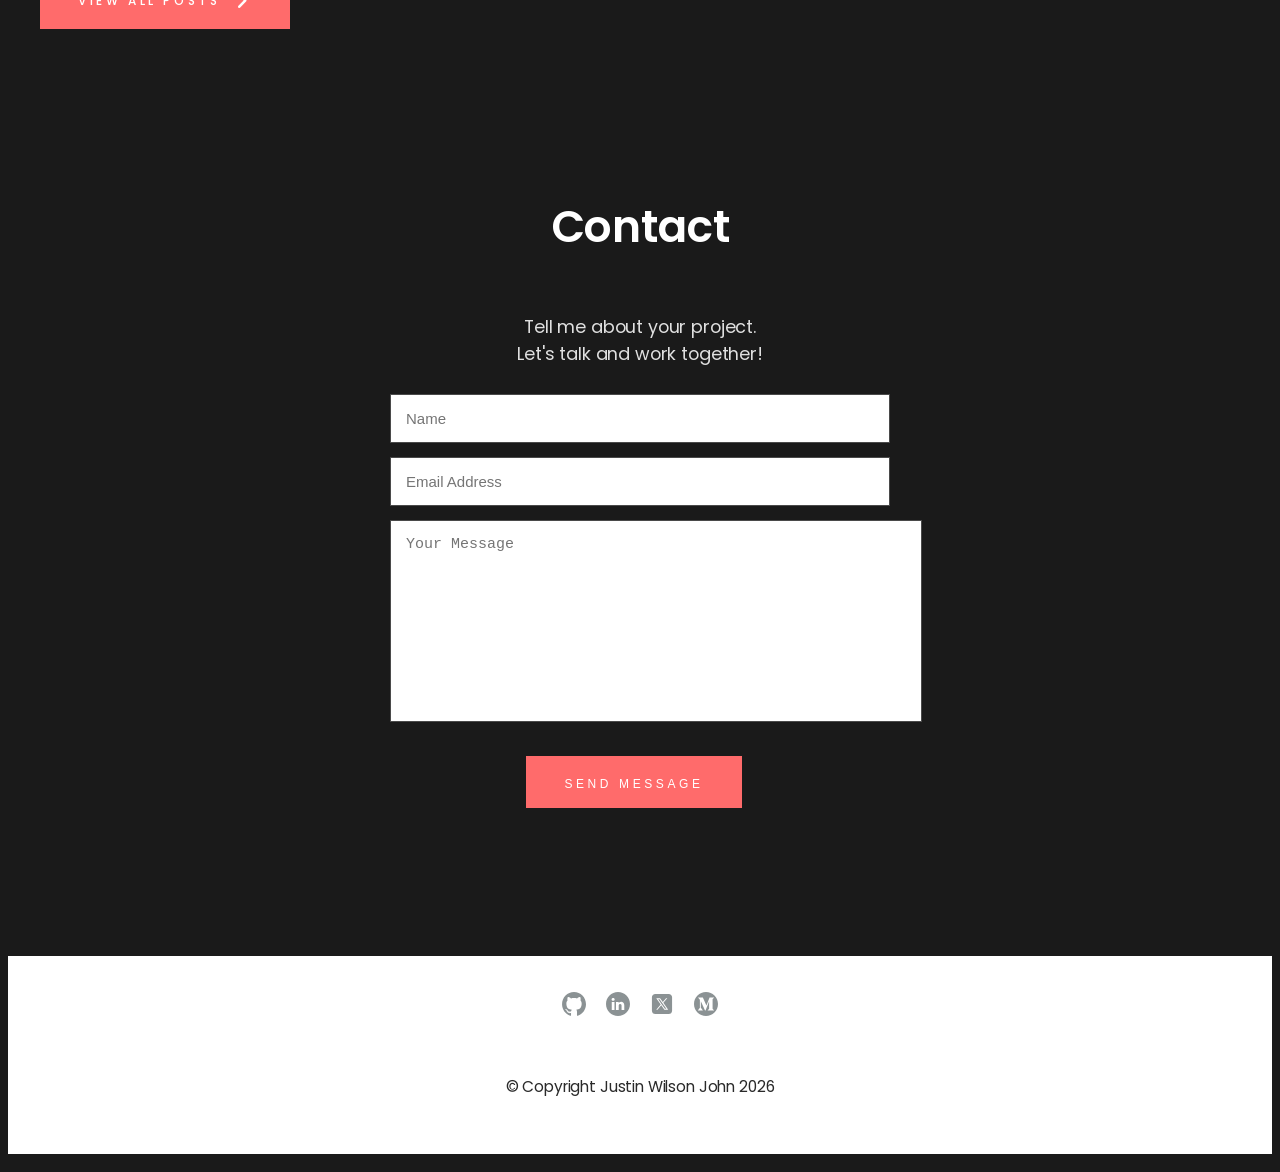
==== commit c171f56a: "feat: add AI Solutions Architect experience and Microsoft/Anthropic certifications" ====
--- a/index.html
+++ b/index.html
@@ -284,7 +284,30 @@
               data-aos="fade-up"
               data-aos-duration="1000"
             >
-              <h3 class="qualification__title">Junior Software Engineer Intern</h3>
+              <h3 class="qualification__title">AI Solutions Architect</h3>
+                <h4 class="qualification__company-wrapper">
+                  <img
+                    src="img/icons/Waves_Logo.png"
+                    alt="Company Logo"
+                    class="qualification__company-logo qualification__company-logo--box"
+                  />
+                  <span class="qualification__company">Waves</span>
+                </h4>
+                <p class="qualification__description">
+                  Collaborate directly with enterprise clients to translate
+                  business requirements into production-ready Azure AI
+                  solutions. Architect scalable, secure, and performant cloud
+                  infrastructures while engaging with key stakeholders to
+                  guide end-to-end deployment.
+                </p>
+                <span class="qualification__date">Jun 2026 – Present</span>
+              </div>
+              <div
+                class="qualification__item"
+                data-aos="fade-up"
+                data-aos-duration="1000"
+              >
+                <h3 class="qualification__title">Junior Software Engineer Intern</h3>
               <h4 class="qualification__company-wrapper">
                 <img
                   src="img/icons/QData_Logo.png"
@@ -423,6 +446,67 @@
             Certifications
           </h3>
           <div class="qualification__content">
+            <div
+              class="qualification__item"
+              data-aos="fade-up"
+              data-aos-duration="1000"
+            >
+              <h3 class="qualification__title">
+                Microsoft Certified: Azure AI Apps and Agents Developer
+                Associate
+              </h3>
+              <h4 class="qualification__company-wrapper">
+                <img
+                  src="img/icons/Azure_logo.png"
+                  alt="Microsoft Logo"
+                  class="qualification__company-logo qualification__company-logo--box"
+                />
+                <span class="qualification__company">Microsoft</span>
+              </h4>
+              <span class="qualification__date">
+                Issued Sep 2026 · Expires Sep 2027
+              </span>
+              <span class="qualification__credential">
+                Credential ID A9F4C9079C73B70E
+              </span>
+              <a
+                href="https://learn.microsoft.com/en-in/users/justinwilson-7154/credentials/a9f4c9079c73b70e?ref=https://www.linkedin.com/"
+                class="qualification__link"
+                target="_blank"
+                rel="noopener noreferrer"
+                >Show credential <i class="ri-arrow-right-line"></i
+              ></a>
+            </div>
+            <div
+              class="qualification__item"
+              data-aos="fade-up"
+              data-aos-duration="1000"
+            >
+              <h3 class="qualification__title">
+                Claude Certified Architect - Foundations
+              </h3>
+              <h4 class="qualification__company-wrapper">
+                <img
+                  src="img/icons/Claude_Logo.png"
+                  alt="Anthropic Logo"
+                  class="qualification__company-logo"
+                />
+                <span class="qualification__company">Anthropic</span>
+              </h4>
+              <span class="qualification__date">
+                Issued Jun 2026 · Expires Dec 2026
+              </span>
+              <span class="qualification__credential">
+                Credential ID c8g24k74ekwi
+              </span>
+              <a
+                href="https://verify.skilljar.com/c/c8g24k74ekwi"
+                class="qualification__link"
+                target="_blank"
+                rel="noopener noreferrer"
+                >Show credential <i class="ri-arrow-right-line"></i
+              ></a>
+            </div>
             <div
               class="qualification__item"
               data-aos="fade-up"
--- a/css/main.css
+++ b/css/main.css
@@ -825,6 +825,29 @@
   margin-top: auto; /* Sticks to bottom */
 }
 
+.qualification__credential {
+  font-size: 1.2rem;
+  color: var(--supportive-text-color);
+  margin-top: 0.25rem;
+  line-height: 1.5;
+}
+
+.qualification__link {
+  font-size: var(--fs-sm);
+  color: var(--main-text-color);
+  display: flex;
+  align-items: center;
+  column-gap: 0.5rem;
+  transition: var(--transition);
+  margin-top: auto; /* Sticks to bottom */
+  padding-top: 1rem;
+}
+
+.qualification__link:hover {
+  color: var(--secondary-accent);
+  column-gap: 1rem;
+}
+
 /* Add breathing room between Experience and Education blocks */
 .qualification__wrapper + .qualification__wrapper {
   margin-top: 4rem;
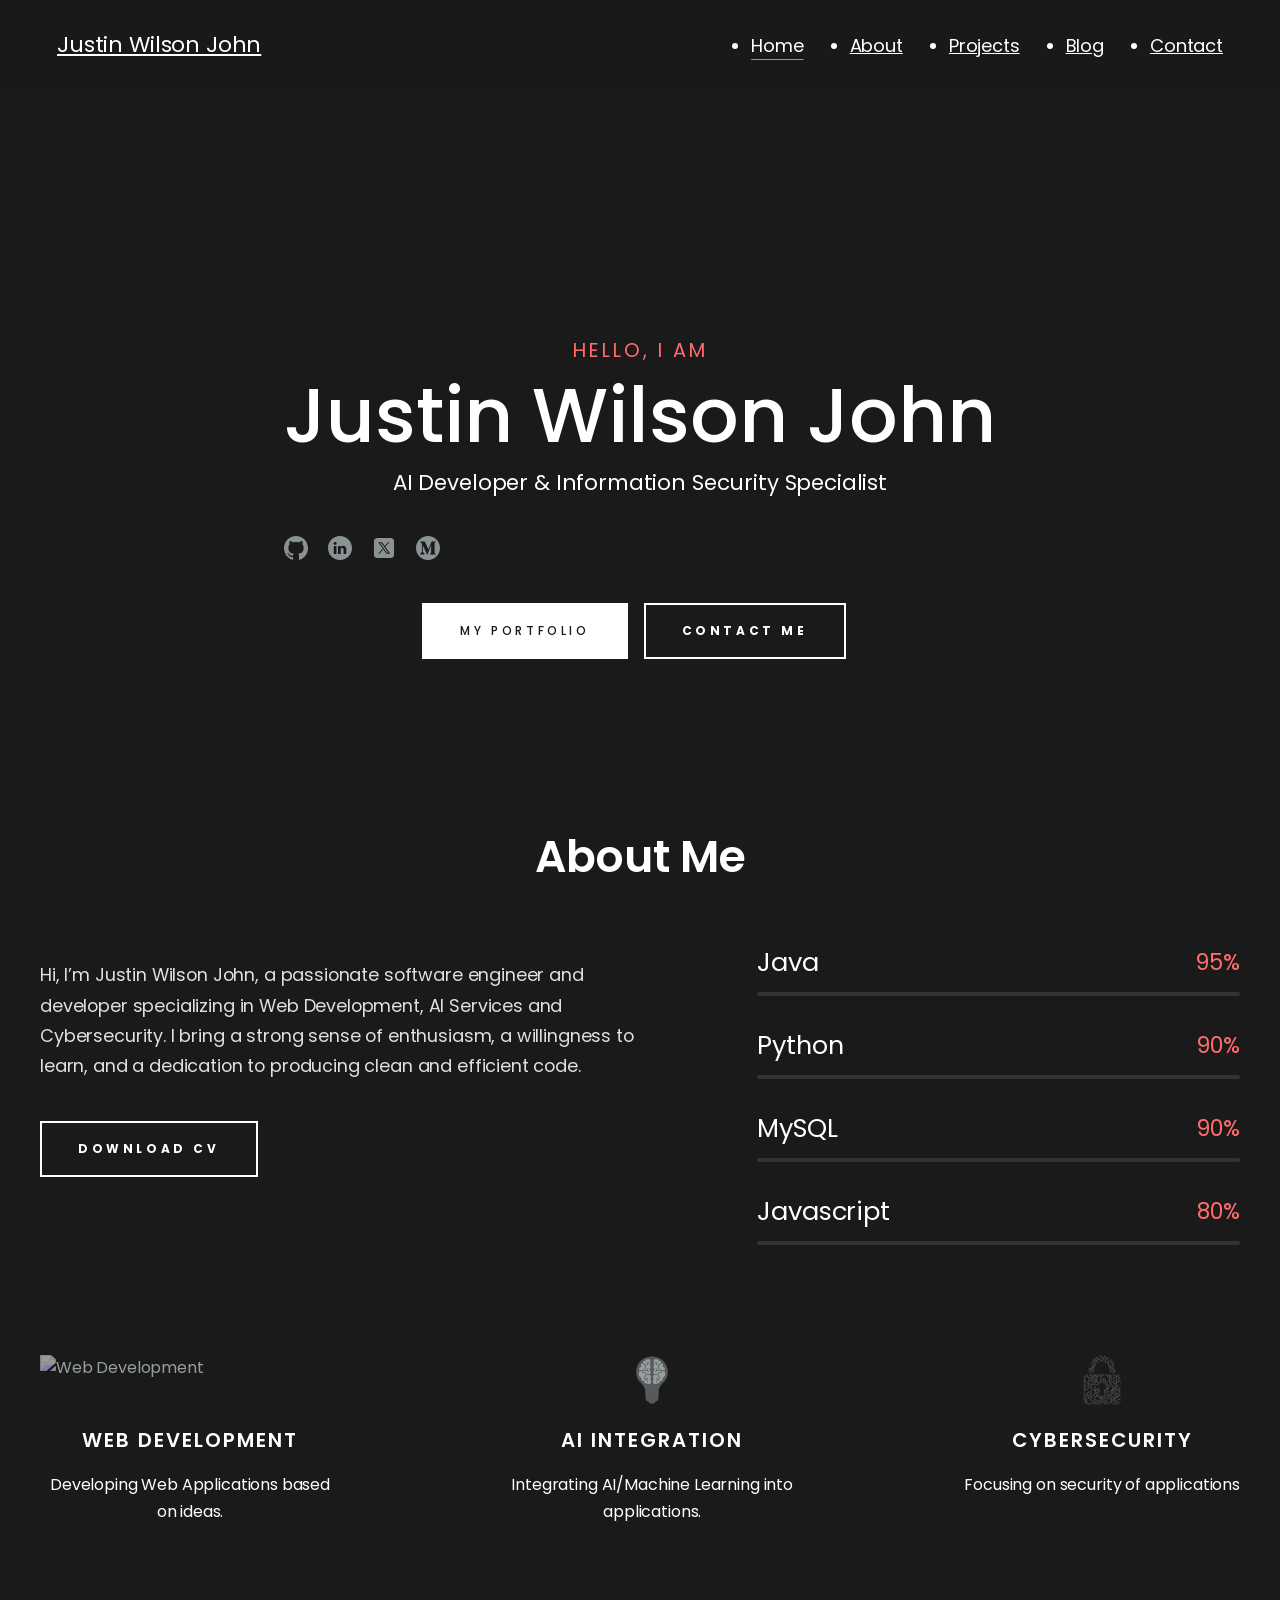
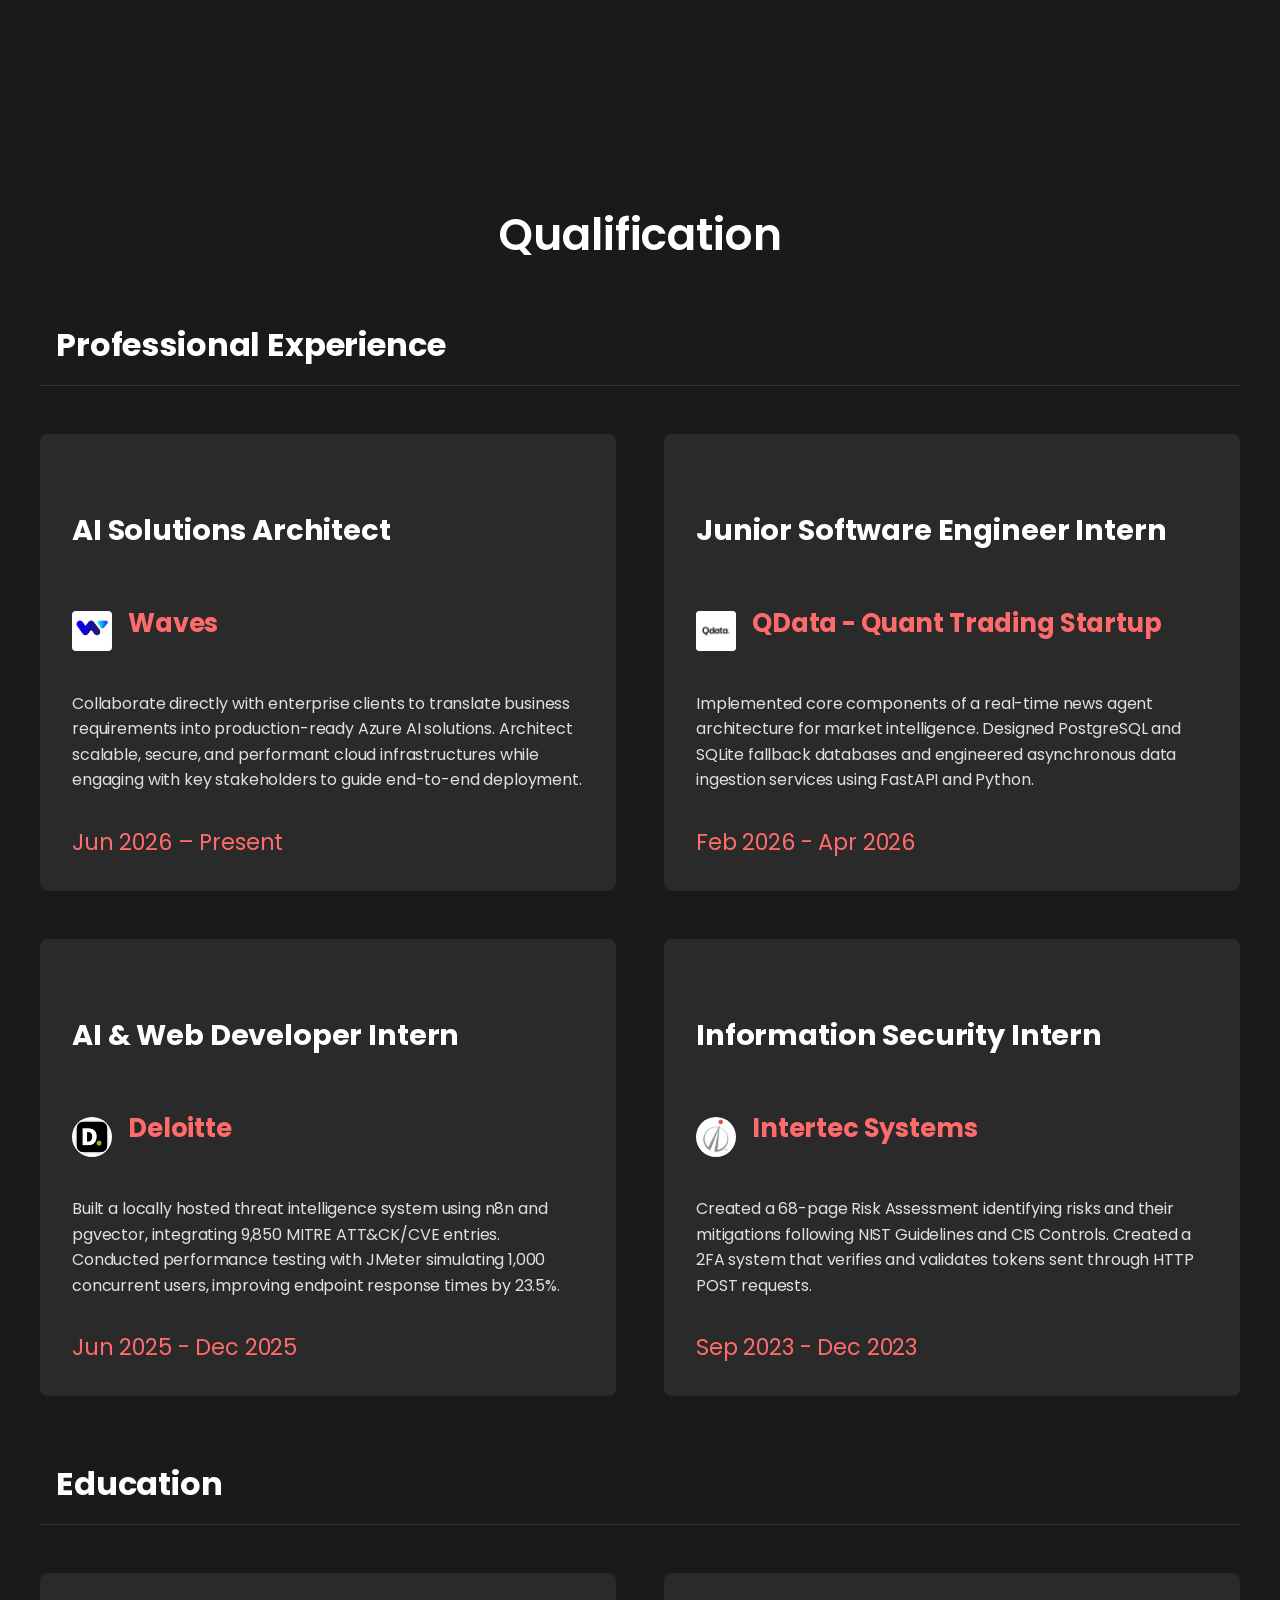
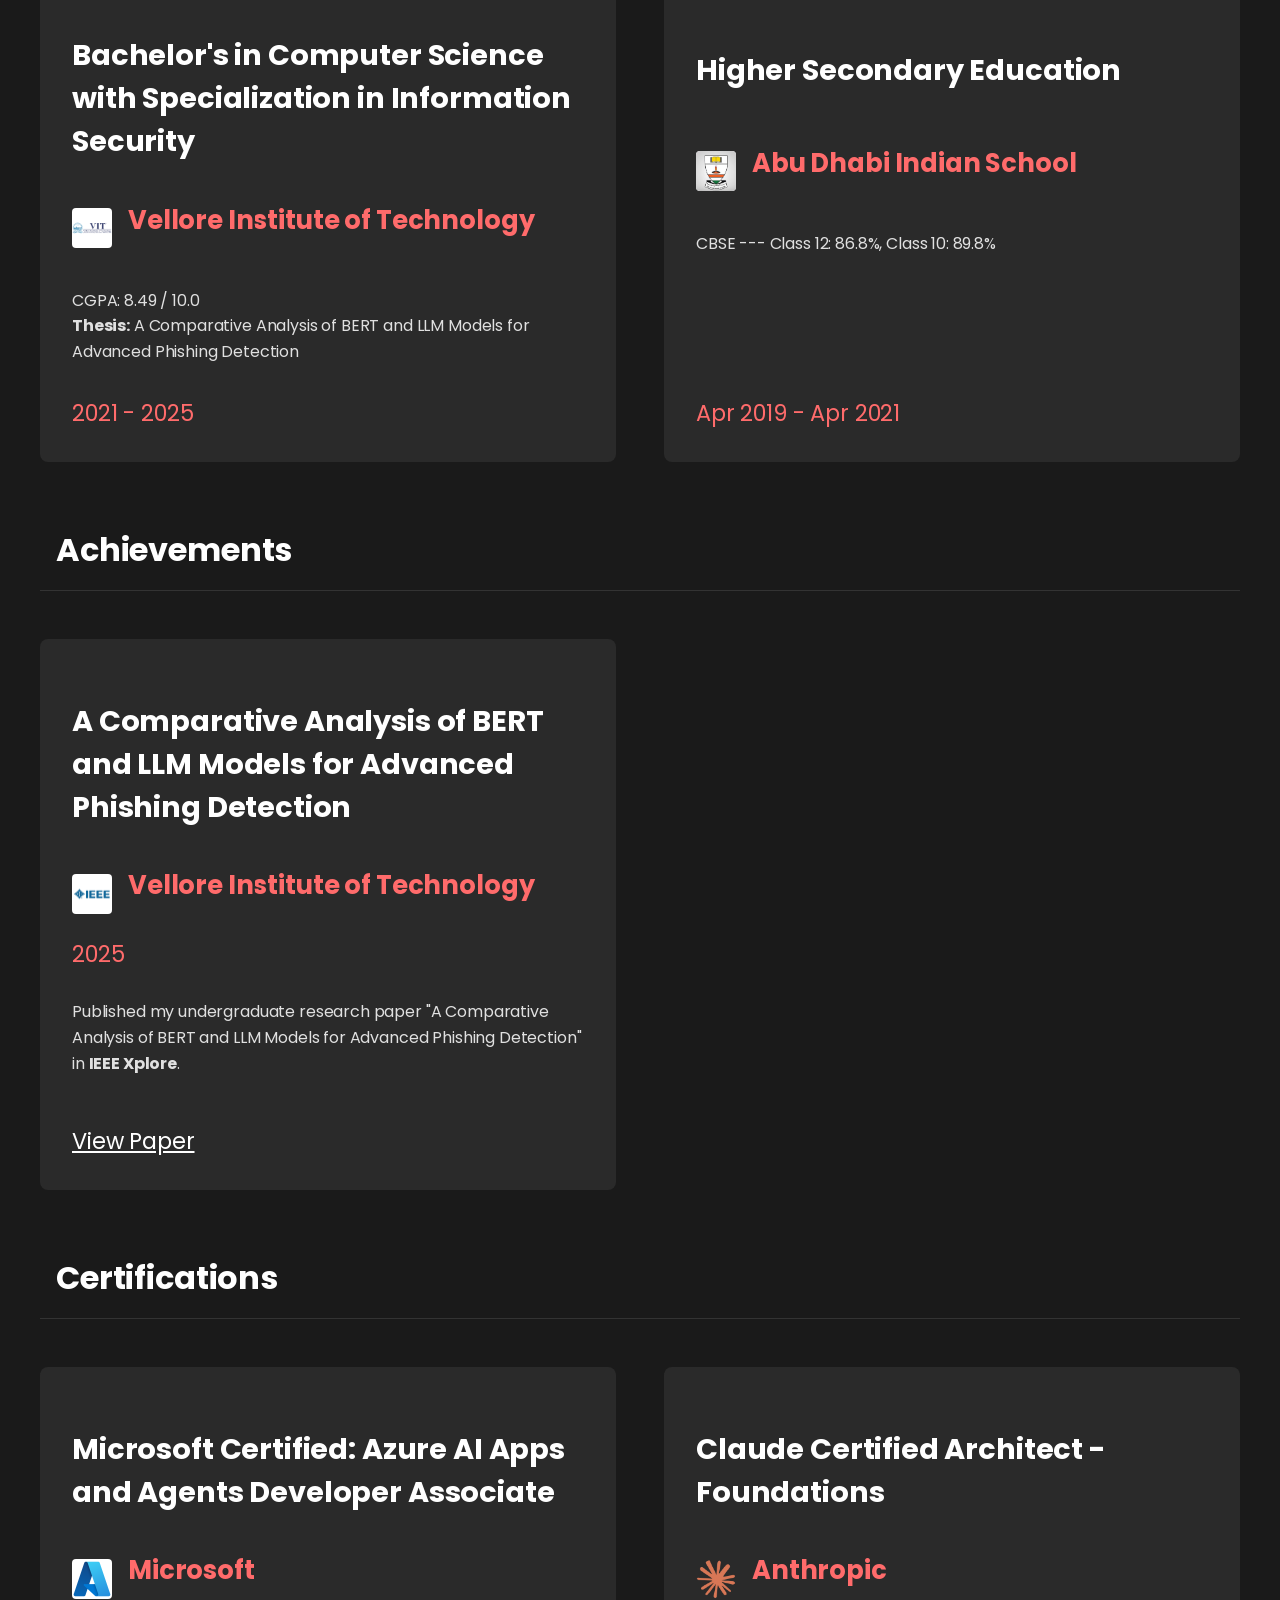
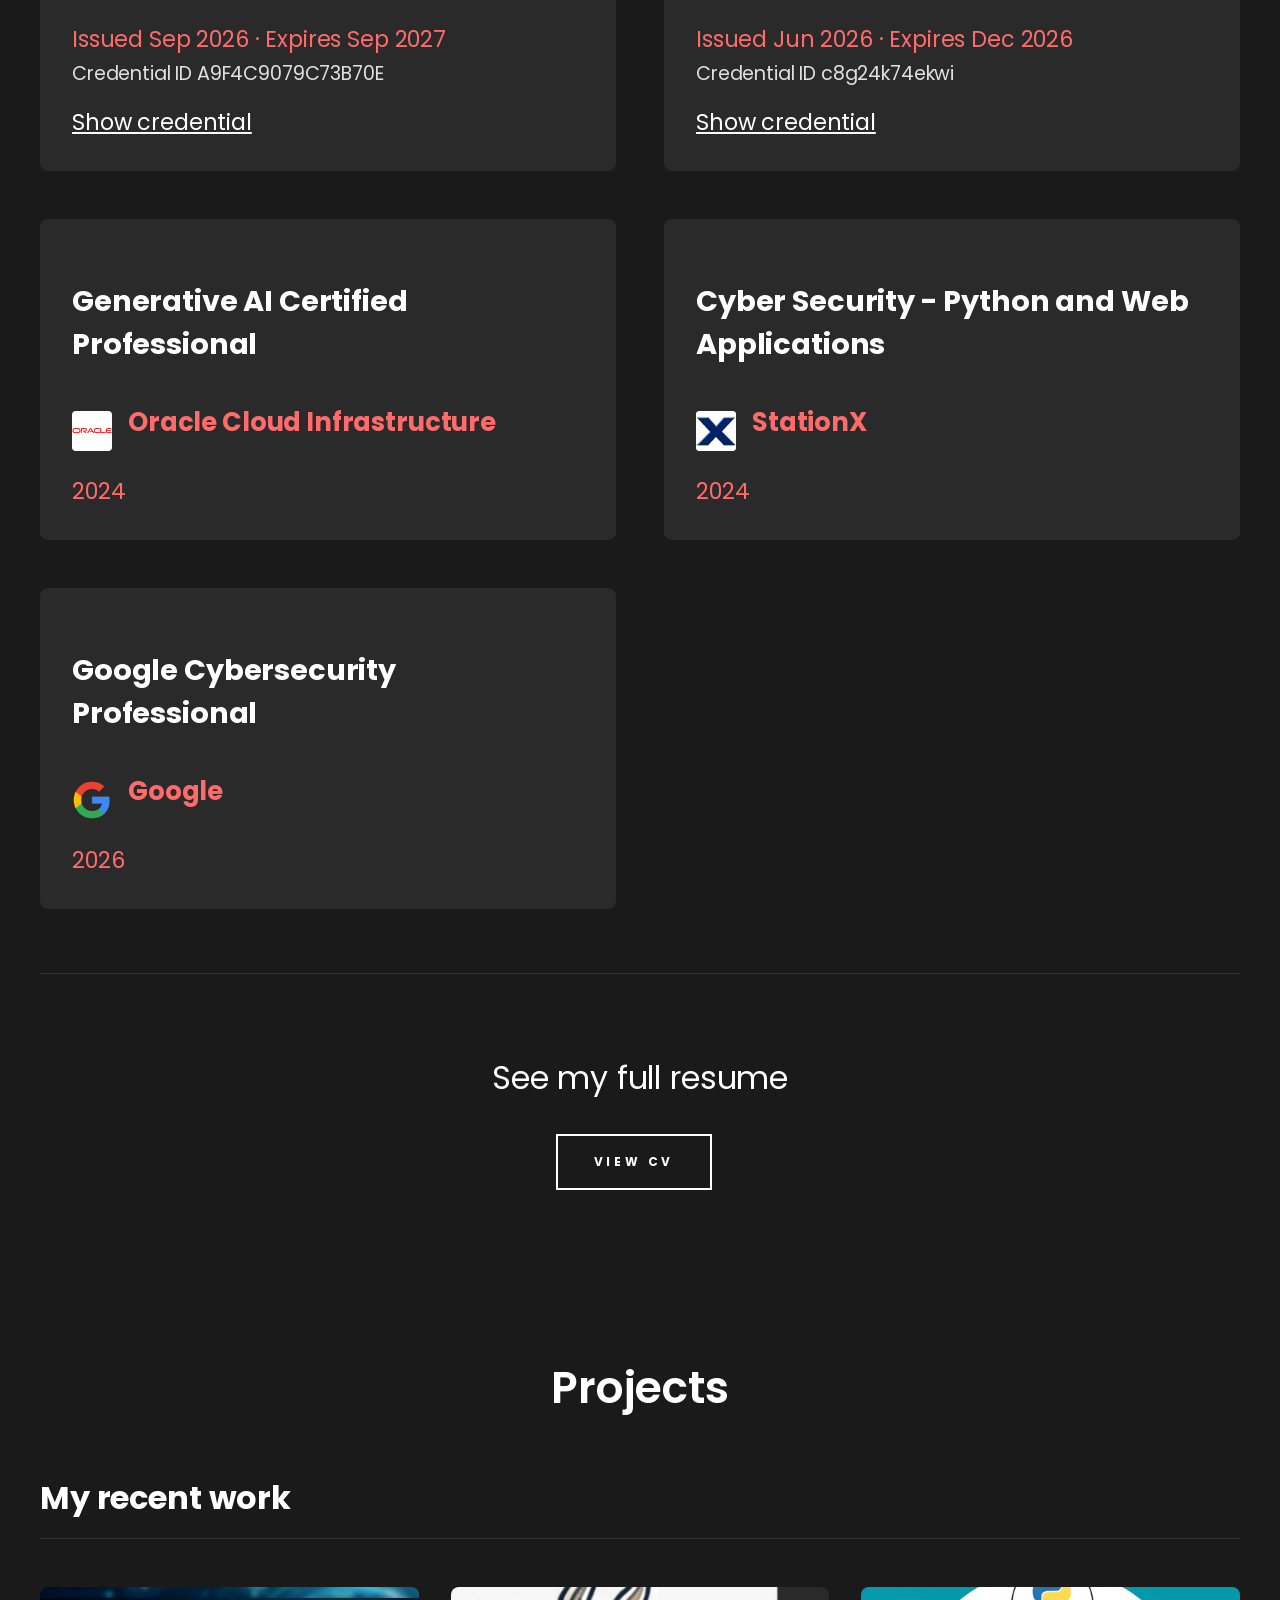
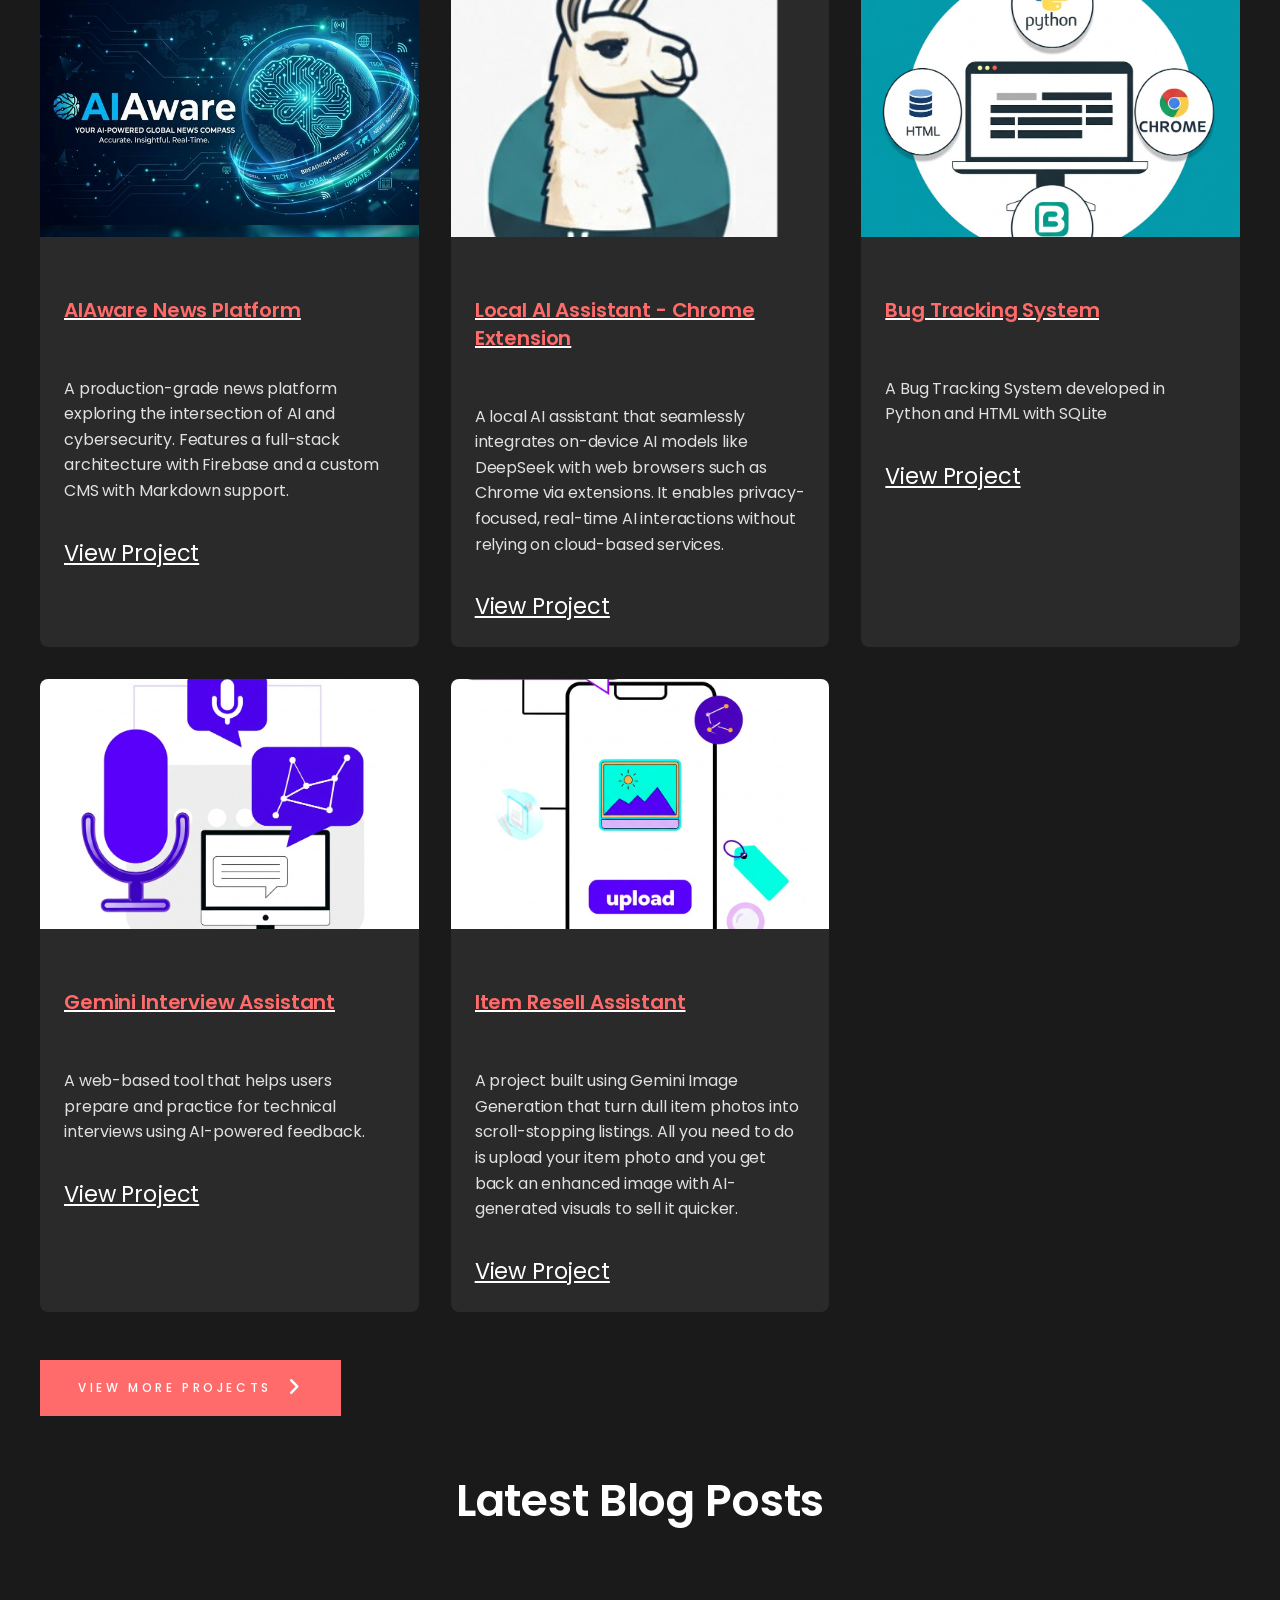
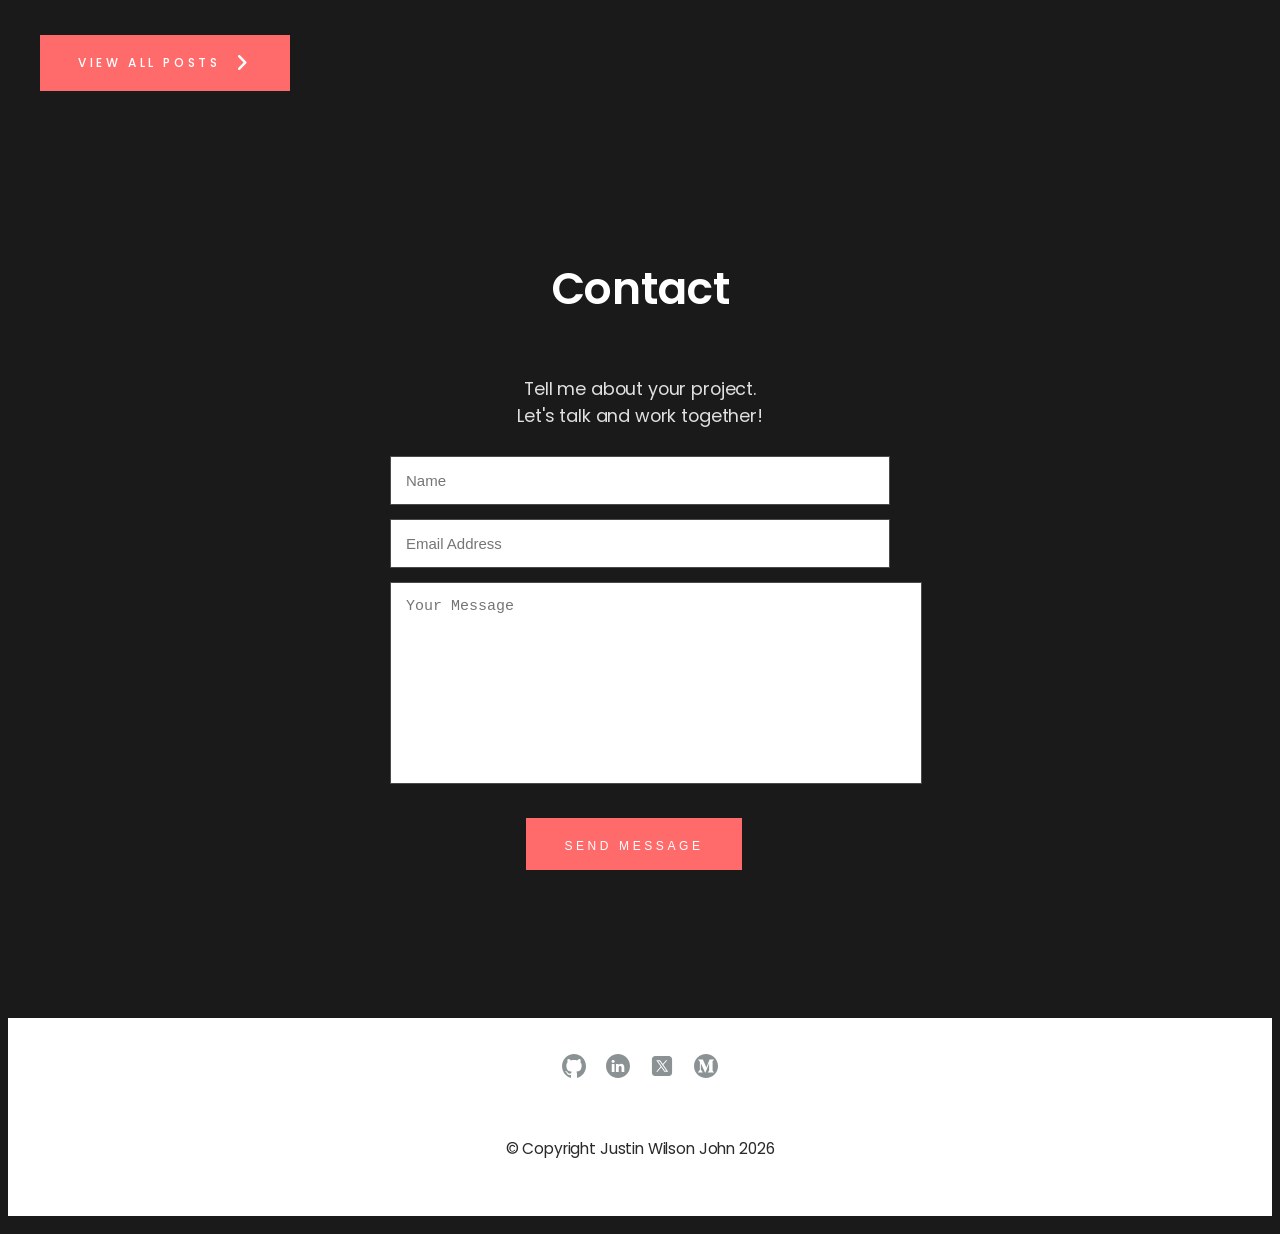
==== commit 7139f251: "feat: add View Paper link to IEEE research card and align card layout" ====
--- a/index.html
+++ b/index.html
@@ -432,10 +432,17 @@
                 <img src="img/icons/IEEE-Logo.jpg" alt="IEEE Logo" class="qualification__company-logo qualification__company-logo--box" />
                 <span class="qualification__company">Vellore Institute of Technology</span>
               </h4>
+              <span class="qualification__date qualification__date--spaced">2025</span>
               <p class="qualification__description">
                 Published my undergraduate research paper "A Comparative Analysis of BERT and LLM Models for Advanced Phishing Detection" in <strong>IEEE Xplore</strong>.
               </p>
-              <span class="qualification__date">2025</span>
+              <a
+                href="https://ieeexplore.ieee.org/document/11484704"
+                class="qualification__link"
+                target="_blank"
+                rel="noopener noreferrer"
+                >View Paper <i class="ri-arrow-right-line"></i
+              ></a>
             </div>
           </div>
         </div>
--- a/css/main.css
+++ b/css/main.css
@@ -825,6 +825,10 @@
   margin-top: auto; /* Sticks to bottom */
 }
 
+.qualification__date--spaced {
+  margin-bottom: 0.75rem;
+}
+
 .qualification__credential {
   font-size: 1.2rem;
   color: var(--supportive-text-color);
